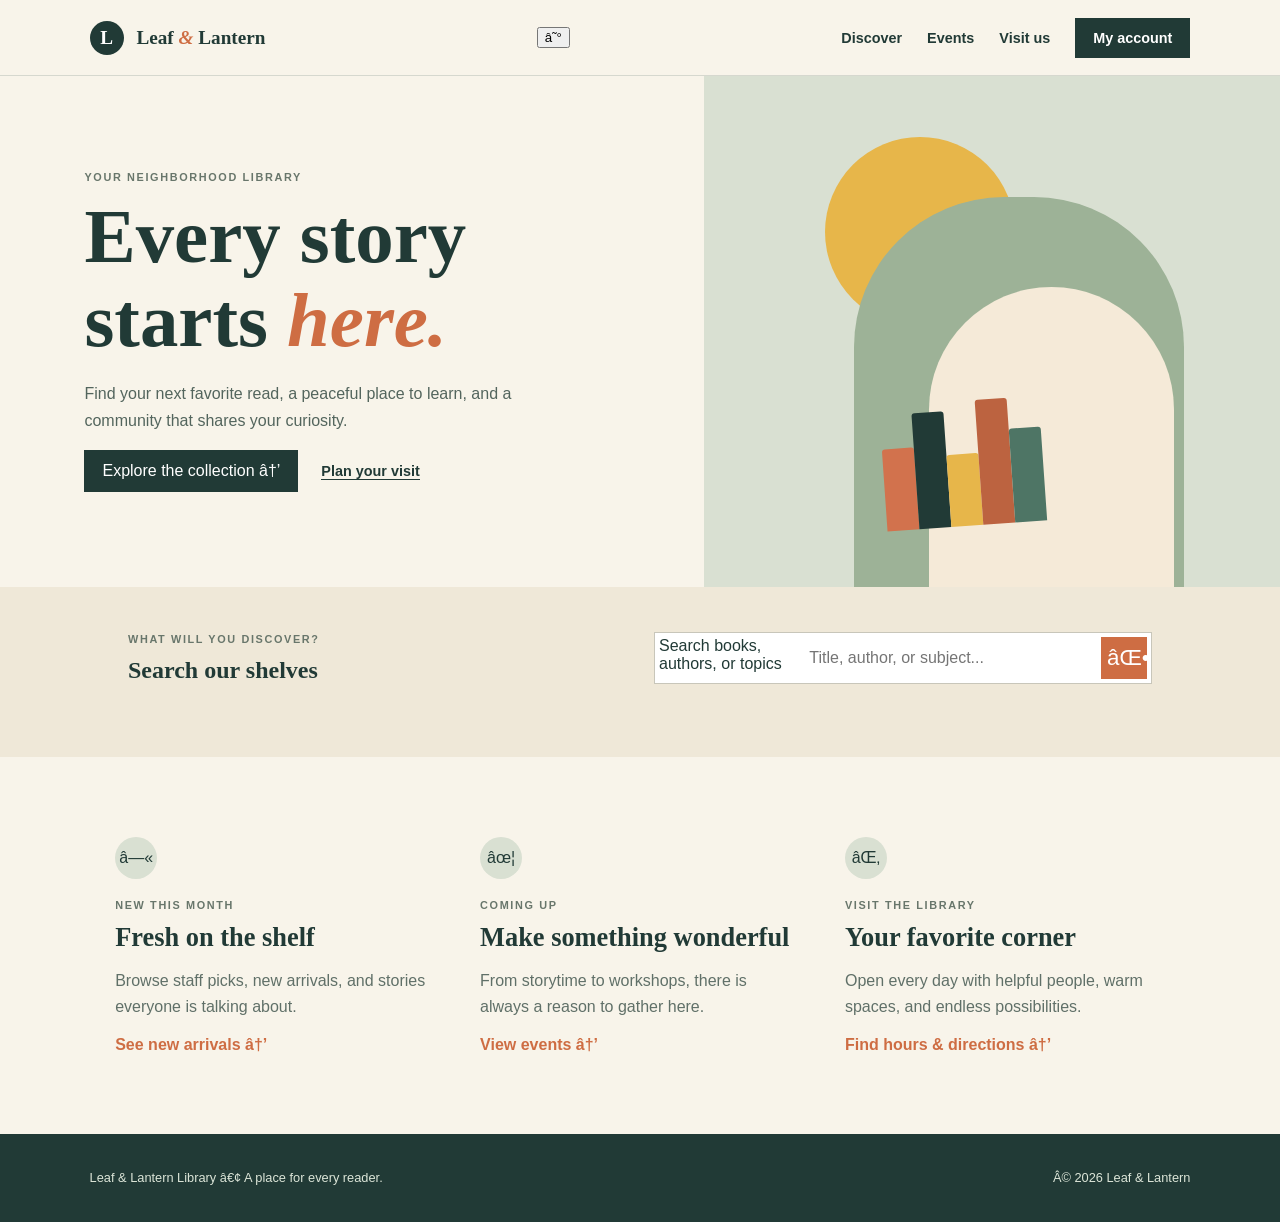
==== index.html @ b127dc7d "prepare all code to one file" ====
﻿<!DOCTYPE html>
<html lang="en">
<head>
  <meta charset="UTF-8">
  <meta name="viewport" content="width=device-width, initial-scale=1.0">
  <meta name="description" content="Library website home page">
  <title>Leaf &amp; Lantern Library</title>
  <link rel="preconnect" href="https://fonts.googleapis.com">
  <link rel="preconnect" href="https://fonts.gstatic.com" crossorigin>
  <link href="https://fonts.googleapis.com/css2?family=DM+Sans:wght@400;500;600;700&family=Playfair+Display:wght@600;700&display=swap" rel="stylesheet">
  <link rel="stylesheet" href="style.css">
</head>
<body>
  <header class="site-header">
    <a class="brand" href="#home" aria-label="Leaf and Lantern Library home">
      <span class="brand-mark">L</span>
      <span>Leaf <i>&amp;</i> Lantern</span>
    </a>
    <button class="menu-button" aria-label="Open navigation" aria-expanded="false">â˜°</button>
    <nav class="nav-links" aria-label="Main navigation">
      <a href="#discover">Discover</a>
      <a href="#events">Events</a>
      <a href="#visit">Visit us</a>
      <a class="nav-login" href="#signin">My account</a>
    </nav>
  </header>

  <main id="home">
    <section class="hero">
      <div class="hero-copy">
        <p class="eyebrow">YOUR NEIGHBORHOOD LIBRARY</p>
        <h1>Every story<br>starts <em>here.</em></h1>
        <p class="hero-text">Find your next favorite read, a peaceful place to learn, and a community that shares your curiosity.</p>
        <div class="hero-actions">
          <a class="button button-dark" href="#discover">Explore the collection <span>â†’</span></a>
          <a class="text-link" href="#visit">Plan your visit</a>
        </div>
      </div>
      <div class="hero-art" aria-label="Illustration of stacked books and plants">
        <div class="sun"></div>
        <div class="arch arch-back"></div>
        <div class="arch arch-front"></div>
        <div class="plant plant-left"><span></span><span></span><span></span></div>
        <div class="books"><b></b><b></b><b></b><b></b><b></b></div>
        <div class="plant plant-right"><span></span><span></span><span></span><span></span></div>
      </div>
    </section>

    <section class="search-panel" id="discover">
      <div>
        <p class="eyebrow">WHAT WILL YOU DISCOVER?</p>
        <h2>Search our shelves</h2>
      </div>
      <form class="search-form" id="searchForm">
        <label class="sr-only" for="searchInput">Search books, authors, or topics</label>
        <input id="searchInput" type="search" placeholder="Title, author, or subject...">
        <button type="submit" aria-label="Search">âŒ•</button>
      </form>
      <p class="search-message" id="searchMessage" aria-live="polite"></p>
    </section>

    <section class="features" id="events">
      <article>
        <span class="feature-icon">â—«</span>
        <p class="eyebrow">NEW THIS MONTH</p>
        <h3>Fresh on the shelf</h3>
        <p>Browse staff picks, new arrivals, and stories everyone is talking about.</p>
        <a href="#collection">See new arrivals â†’</a>
      </article>
      <article>
        <span class="feature-icon">âœ¦</span>
        <p class="eyebrow">COMING UP</p>
        <h3>Make something wonderful</h3>
        <p>From storytime to workshops, there is always a reason to gather here.</p>
        <a href="#calendar">View events â†’</a>
      </article>
      <article id="visit">
        <span class="feature-icon">âŒ‚</span>
        <p class="eyebrow">VISIT THE LIBRARY</p>
        <h3>Your favorite corner</h3>
        <p>Open every day with helpful people, warm spaces, and endless possibilities.</p>
        <a href="#hours">Find hours &amp; directions â†’</a>
      </article>
    </section>
  </main>

  <section class="account" id="signin">
    <div class="account-card">
      <a class="back-link" href="#home">&larr; Back to library home</a>
      <h2>Welcome back</h2>
      <p>Sign in to manage your loans and saved books.</p>
      <form class="account-form" id="signinForm">
        <div class="field"><label for="signinEmail">Email address</label><input id="signinEmail" type="email" autocomplete="email" placeholder="you@example.com" required></div>
        <div class="field"><label for="signinPassword">Password</label><input id="signinPassword" type="password" autocomplete="current-password" required></div>
        <a class="forgot-password" href="#">Forgot your password?</a>
        <button class="button signup-submit" type="submit">Sign in &rarr;</button>
        <p class="form-message" id="signinMessage" aria-live="polite"></p>
      </form>
      <p class="signin-line">New here? <a href="#signup">Create an account</a></p>
    </div>
  </section>

  <section class="account" id="signup">
    <div class="account-card">
      <a class="back-link" href="#home">&larr; Back to library home</a>
      <h2>Join the library</h2>
      <p>Create your free account in just a few moments.</p>
      <form class="account-form" id="signupForm">
        <div class="form-row"><div class="field"><label for="firstName">First name</label><input id="firstName" type="text" required></div><div class="field"><label for="lastName">Last name</label><input id="lastName" type="text" required></div></div>
        <div class="field"><label for="email">Email address</label><input id="email" type="email" autocomplete="email" placeholder="you@example.com" required></div>
        <div class="field"><label for="password">Create a password</label><input id="password" type="password" autocomplete="new-password" minlength="8" required></div>
        <label class="terms"><input type="checkbox" required> I agree to the terms of membership and privacy policy.</label>
        <button class="button signup-submit" type="submit">Create my account &rarr;</button>
        <p class="form-message" id="signupMessage" aria-live="polite"></p>
      </form>
      <p class="signin-line">Already a member? <a href="#signin">Sign in</a></p>
    </div>
  </section>

  <footer>
    <p>Leaf &amp; Lantern Library <span>â€¢</span> A place for every reader.</p>
    <p>Â© <span id="year"></span> Leaf &amp; Lantern</p>
  </footer>
  <script src="script.js"></script>
</body>
</html>
---- style.css ----
﻿:root{--ink:#213a36;--sage:#d9e0d2;--paper:#f8f4ea;--cream:#efe8d8;--rust:#ce6d43;--gold:#e7b64a}*{box-sizing:border-box}html{scroll-behavior:smooth}body{margin:0;color:var(--ink);background:var(--paper);font-family:Arial,sans-serif}a{color:inherit;text-decoration:none}.site-header{min-height:76px;display:flex;align-items:center;justify-content:space-between;padding:0 7%;border-bottom:1px solid #d6d8cf}.brand{font-family:Georgia,serif;font-size:1.2rem;font-weight:700}.brand i,h1 em{color:var(--rust)}.brand-mark{display:inline-grid;place-items:center;width:34px;height:34px;margin-right:8px;border-radius:50%;background:var(--ink);color:white}.nav-links{display:flex;align-items:center;gap:25px;font-size:.9rem;font-weight:700}.nav-login,.button{background:var(--ink);color:#fff;padding:12px 18px}.hero{display:grid;grid-template-columns:1.1fr .9fr;min-height:500px}.hero-copy{padding:95px 12%;display:flex;flex-direction:column;justify-content:center}.eyebrow{margin:0 0 12px;color:#68766b;font-size:.68rem;font-weight:700;letter-spacing:.15em}h1,h2,h3{margin:0;font-family:Georgia,serif;line-height:1.1}h1{font-size:clamp(3rem,6vw,5.2rem)}.hero-text{max-width:470px;line-height:1.7;color:#53655d}.hero-actions{display:flex;align-items:center;gap:23px}.text-link,.forgot-password{border-bottom:1px solid var(--ink);font-size:.9rem;font-weight:700}.hero-art{min-height:500px;background:var(--sage);position:relative;overflow:hidden}.sun{position:absolute;top:12%;left:21%;width:190px;height:190px;border-radius:50%;background:var(--gold)}.arch{position:absolute;bottom:0;border-radius:150px 150px 0 0}.arch-back{width:330px;height:390px;left:26%;background:#9db297}.arch-front{width:245px;height:300px;left:39%;background:#f5ead8}.books{position:absolute;z-index:2;bottom:12%;left:31%;height:125px;display:flex;align-items:end;transform:rotate(-4deg)}.books b{width:32px;border-radius:3px 3px 0 0}.books b:nth-child(1){height:82px;background:#d2724d}.books b:nth-child(2){height:116px;background:var(--ink)}.books b:nth-child(3){height:72px;background:var(--gold)}.books b:nth-child(4){height:125px;background:#bc6340}.books b:nth-child(5){height:94px;background:#4e7565}.plant{display:none}.search-panel{padding:45px 10%;background:var(--cream);display:grid;grid-template-columns:1fr 1fr;gap:28px;align-items:center}.search-form{display:flex;background:#fff;border:1px solid #c8c6ba;padding:4px}.search-form input{width:100%;border:0;padding:12px;font:inherit}.search-form button{border:0;background:var(--rust);color:white;width:46px;font-size:1.4rem}.search-message{grid-column:2;margin:-18px 0 0;font-size:.82rem}.features{display:grid;grid-template-columns:repeat(3,1fr);gap:45px;padding:80px 9%}.feature-icon{display:inline-grid;place-items:center;width:42px;height:42px;border-radius:50%;background:var(--sage);margin-bottom:20px}.features h3{font-size:1.65rem}.features article>p:not(.eyebrow){line-height:1.6;color:#607068}.features article>a,.signin-line a,.forgot-password{color:var(--rust);font-weight:700}footer{display:flex;justify-content:space-between;padding:24px 7%;background:var(--ink);color:#dce5d8;font-size:.8rem}.account{display:none;min-height:100vh;background:var(--cream);padding:58px 8%}.account.active{display:grid;place-items:center}.account-card{width:min(100%,480px);background:var(--paper);padding:42px;box-shadow:0 12px 30px #213a3620}.back-link{display:inline-block;margin-bottom:32px;font-size:.85rem;font-weight:700}.account-card h2{font-size:2.7rem}.account-card>p{color:#607068;line-height:1.6}.account-form{display:grid;gap:15px}.form-row{display:grid;grid-template-columns:1fr 1fr;gap:14px}.field{display:grid;gap:7px}.field label{font-size:.82rem;font-weight:700}.field input{padding:12px;border:1px solid #c8c6ba;font:inherit}.terms{font-size:.78rem;color:#53655d}.signup-submit{border:0;cursor:pointer;text-align:left}.form-message{min-height:20px;color:#42705a;font-size:.84rem;font-weight:700}.signin-line{text-align:center;font-size:.84rem}.page-hidden{display:none}@media(max-width:760px){.nav-links{gap:12px}.nav-links>a:not(.nav-login){display:none}.hero{grid-template-columns:1fr}.hero-copy{padding:72px 9%}.hero-art{min-height:350px}.search-panel,.features{grid-template-columns:1fr;padding:45px 9%}.search-message{grid-column:1;margin:0}.features{gap:40px}footer{flex-direction:column;gap:8px}.account{padding:25px 5%}.account-card{padding:28px 22px}.form-row{grid-template-columns:1fr}}
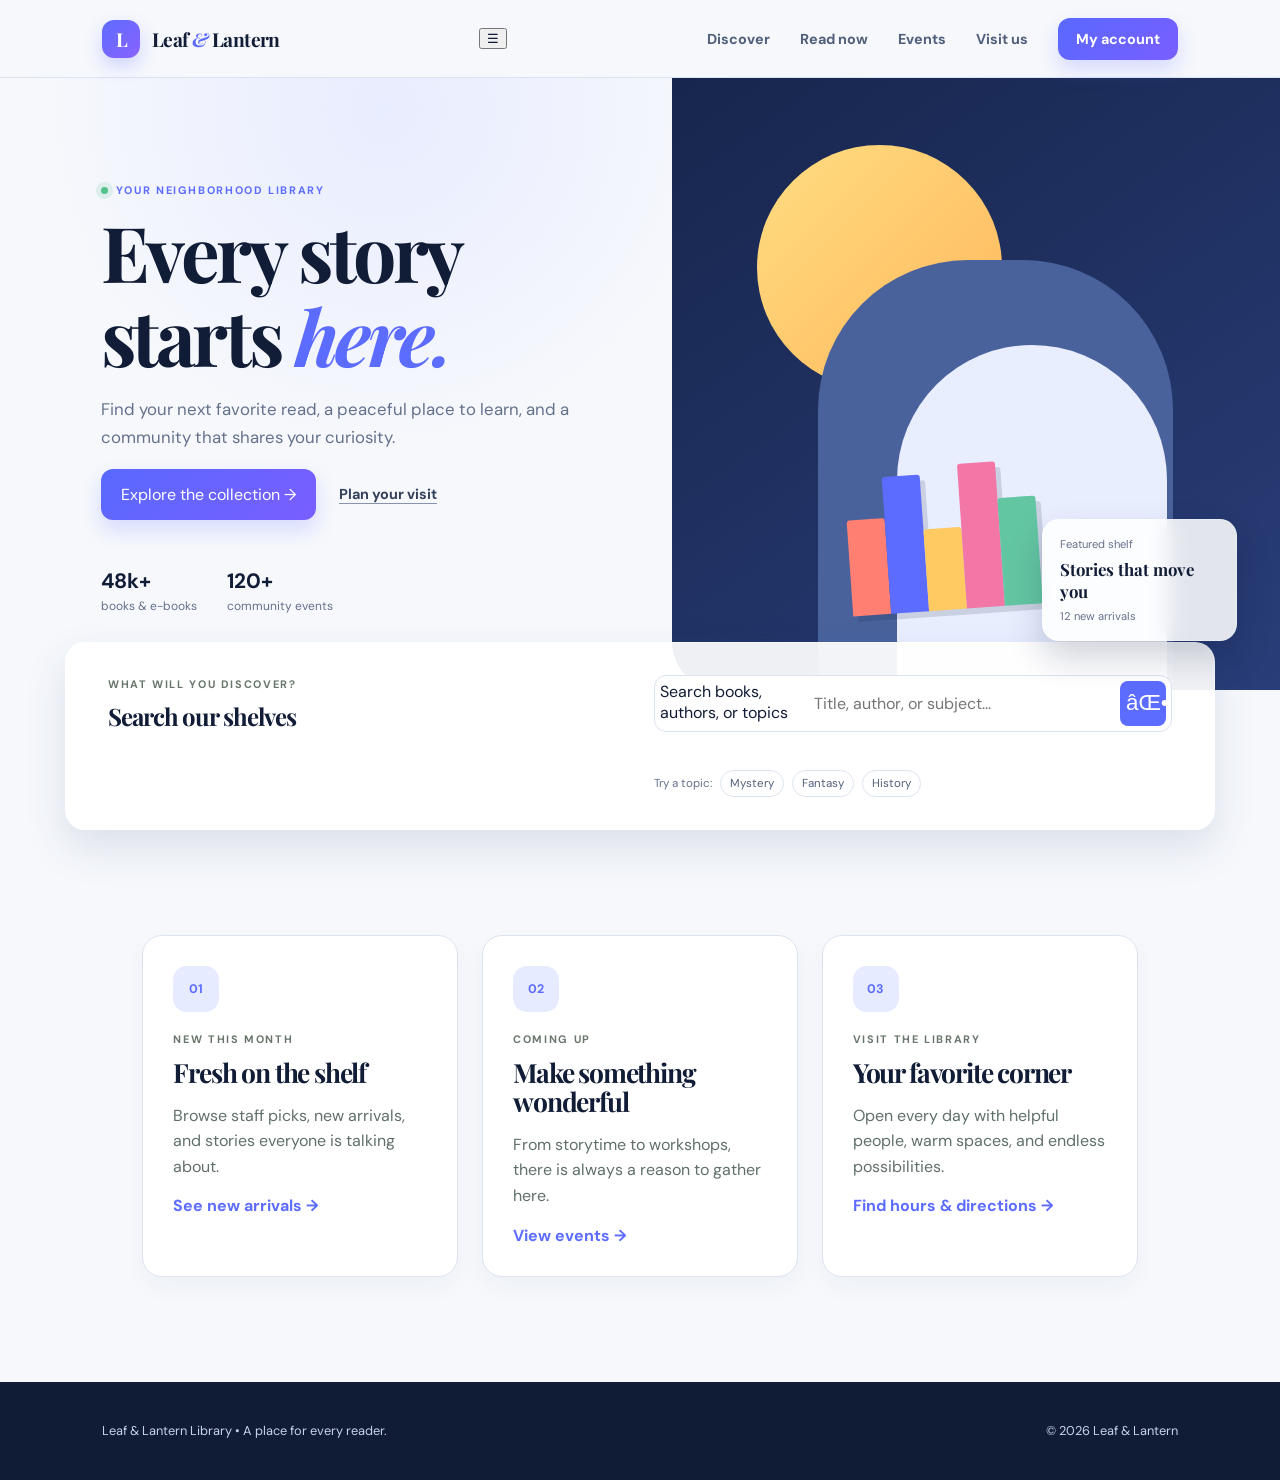
==== commit a5975982: "Add new read page" ====
--- a/index.html
+++ b/index.html
@@ -16,9 +16,10 @@
       <span class="brand-mark">L</span>
       <span>Leaf <i>&amp;</i> Lantern</span>
     </a>
-    <button class="menu-button" aria-label="Open navigation" aria-expanded="false">â˜°</button>
+    <button class="menu-button" aria-label="Open navigation" aria-expanded="false">&#9776;</button>
     <nav class="nav-links" aria-label="Main navigation">
       <a href="#discover">Discover</a>
+      <a href="read.html">Read now</a>
       <a href="#events">Events</a>
       <a href="#visit">Visit us</a>
       <a class="nav-login" href="#signin">My account</a>
@@ -28,13 +29,14 @@
   <main id="home">
     <section class="hero">
       <div class="hero-copy">
-        <p class="eyebrow">YOUR NEIGHBORHOOD LIBRARY</p>
+        <p class="eyebrow hero-badge"><span></span> YOUR NEIGHBORHOOD LIBRARY</p>
         <h1>Every story<br>starts <em>here.</em></h1>
         <p class="hero-text">Find your next favorite read, a peaceful place to learn, and a community that shares your curiosity.</p>
         <div class="hero-actions">
-          <a class="button button-dark" href="#discover">Explore the collection <span>â†’</span></a>
+          <a class="button button-dark" href="#discover">Explore the collection <span>&rarr;</span></a>
           <a class="text-link" href="#visit">Plan your visit</a>
         </div>
+        <div class="hero-stats"><div><strong>48k+</strong><span>books &amp; e-books</span></div><div><strong>120+</strong><span>community events</span></div></div>
       </div>
       <div class="hero-art" aria-label="Illustration of stacked books and plants">
         <div class="sun"></div>
@@ -43,6 +45,7 @@
         <div class="plant plant-left"><span></span><span></span><span></span></div>
         <div class="books"><b></b><b></b><b></b><b></b><b></b></div>
         <div class="plant plant-right"><span></span><span></span><span></span><span></span></div>
+        <div class="art-card"><span>Featured shelf</span><strong>Stories that move you</strong><small>12 new arrivals</small></div>
       </div>
     </section>
 
@@ -57,29 +60,30 @@
         <button type="submit" aria-label="Search">âŒ•</button>
       </form>
       <p class="search-message" id="searchMessage" aria-live="polite"></p>
+      <div class="quick-topics"><span>Try a topic:</span><button type="button">Mystery</button><button type="button">Fantasy</button><button type="button">History</button></div>
     </section>
 
     <section class="features" id="events">
       <article>
-        <span class="feature-icon">â—«</span>
+        <span class="feature-icon">01</span>
         <p class="eyebrow">NEW THIS MONTH</p>
         <h3>Fresh on the shelf</h3>
         <p>Browse staff picks, new arrivals, and stories everyone is talking about.</p>
-        <a href="#collection">See new arrivals â†’</a>
+        <a href="collection.html">See new arrivals &rarr;</a>
       </article>
       <article>
-        <span class="feature-icon">âœ¦</span>
+        <span class="feature-icon">02</span>
         <p class="eyebrow">COMING UP</p>
         <h3>Make something wonderful</h3>
         <p>From storytime to workshops, there is always a reason to gather here.</p>
-        <a href="#calendar">View events â†’</a>
+        <a href="#calendar">View events &rarr;</a>
       </article>
       <article id="visit">
-        <span class="feature-icon">âŒ‚</span>
+        <span class="feature-icon">03</span>
         <p class="eyebrow">VISIT THE LIBRARY</p>
         <h3>Your favorite corner</h3>
         <p>Open every day with helpful people, warm spaces, and endless possibilities.</p>
-        <a href="#hours">Find hours &amp; directions â†’</a>
+        <a href="#hours">Find hours &amp; directions &rarr;</a>
       </article>
     </section>
   </main>
@@ -118,8 +122,8 @@
   </section>
 
   <footer>
-    <p>Leaf &amp; Lantern Library <span>â€¢</span> A place for every reader.</p>
-    <p>Â© <span id="year"></span> Leaf &amp; Lantern</p>
+    <p>Leaf &amp; Lantern Library <span>&bull;</span> A place for every reader.</p>
+    <p>&copy; <span id="year"></span> Leaf &amp; Lantern</p>
   </footer>
   <script src="script.js"></script>
 </body>
--- a/style.css
+++ b/style.css
@@ -1 +1,5 @@
 ﻿:root{--ink:#213a36;--sage:#d9e0d2;--paper:#f8f4ea;--cream:#efe8d8;--rust:#ce6d43;--gold:#e7b64a}*{box-sizing:border-box}html{scroll-behavior:smooth}body{margin:0;color:var(--ink);background:var(--paper);font-family:Arial,sans-serif}a{color:inherit;text-decoration:none}.site-header{min-height:76px;display:flex;align-items:center;justify-content:space-between;padding:0 7%;border-bottom:1px solid #d6d8cf}.brand{font-family:Georgia,serif;font-size:1.2rem;font-weight:700}.brand i,h1 em{color:var(--rust)}.brand-mark{display:inline-grid;place-items:center;width:34px;height:34px;margin-right:8px;border-radius:50%;background:var(--ink);color:white}.nav-links{display:flex;align-items:center;gap:25px;font-size:.9rem;font-weight:700}.nav-login,.button{background:var(--ink);color:#fff;padding:12px 18px}.hero{display:grid;grid-template-columns:1.1fr .9fr;min-height:500px}.hero-copy{padding:95px 12%;display:flex;flex-direction:column;justify-content:center}.eyebrow{margin:0 0 12px;color:#68766b;font-size:.68rem;font-weight:700;letter-spacing:.15em}h1,h2,h3{margin:0;font-family:Georgia,serif;line-height:1.1}h1{font-size:clamp(3rem,6vw,5.2rem)}.hero-text{max-width:470px;line-height:1.7;color:#53655d}.hero-actions{display:flex;align-items:center;gap:23px}.text-link,.forgot-password{border-bottom:1px solid var(--ink);font-size:.9rem;font-weight:700}.hero-art{min-height:500px;background:var(--sage);position:relative;overflow:hidden}.sun{position:absolute;top:12%;left:21%;width:190px;height:190px;border-radius:50%;background:var(--gold)}.arch{position:absolute;bottom:0;border-radius:150px 150px 0 0}.arch-back{width:330px;height:390px;left:26%;background:#9db297}.arch-front{width:245px;height:300px;left:39%;background:#f5ead8}.books{position:absolute;z-index:2;bottom:12%;left:31%;height:125px;display:flex;align-items:end;transform:rotate(-4deg)}.books b{width:32px;border-radius:3px 3px 0 0}.books b:nth-child(1){height:82px;background:#d2724d}.books b:nth-child(2){height:116px;background:var(--ink)}.books b:nth-child(3){height:72px;background:var(--gold)}.books b:nth-child(4){height:125px;background:#bc6340}.books b:nth-child(5){height:94px;background:#4e7565}.plant{display:none}.search-panel{padding:45px 10%;background:var(--cream);display:grid;grid-template-columns:1fr 1fr;gap:28px;align-items:center}.search-form{display:flex;background:#fff;border:1px solid #c8c6ba;padding:4px}.search-form input{width:100%;border:0;padding:12px;font:inherit}.search-form button{border:0;background:var(--rust);color:white;width:46px;font-size:1.4rem}.search-message{grid-column:2;margin:-18px 0 0;font-size:.82rem}.features{display:grid;grid-template-columns:repeat(3,1fr);gap:45px;padding:80px 9%}.feature-icon{display:inline-grid;place-items:center;width:42px;height:42px;border-radius:50%;background:var(--sage);margin-bottom:20px}.features h3{font-size:1.65rem}.features article>p:not(.eyebrow){line-height:1.6;color:#607068}.features article>a,.signin-line a,.forgot-password{color:var(--rust);font-weight:700}footer{display:flex;justify-content:space-between;padding:24px 7%;background:var(--ink);color:#dce5d8;font-size:.8rem}.account{display:none;min-height:100vh;background:var(--cream);padding:58px 8%}.account.active{display:grid;place-items:center}.account-card{width:min(100%,480px);background:var(--paper);padding:42px;box-shadow:0 12px 30px #213a3620}.back-link{display:inline-block;margin-bottom:32px;font-size:.85rem;font-weight:700}.account-card h2{font-size:2.7rem}.account-card>p{color:#607068;line-height:1.6}.account-form{display:grid;gap:15px}.form-row{display:grid;grid-template-columns:1fr 1fr;gap:14px}.field{display:grid;gap:7px}.field label{font-size:.82rem;font-weight:700}.field input{padding:12px;border:1px solid #c8c6ba;font:inherit}.terms{font-size:.78rem;color:#53655d}.signup-submit{border:0;cursor:pointer;text-align:left}.form-message{min-height:20px;color:#42705a;font-size:.84rem;font-weight:700}.signin-line{text-align:center;font-size:.84rem}.page-hidden{display:none}@media(max-width:760px){.nav-links{gap:12px}.nav-links>a:not(.nav-login){display:none}.hero{grid-template-columns:1fr}.hero-copy{padding:72px 9%}.hero-art{min-height:350px}.search-panel,.features{grid-template-columns:1fr;padding:45px 9%}.search-message{grid-column:1;margin:0}.features{gap:40px}footer{flex-direction:column;gap:8px}.account{padding:25px 5%}.account-card{padding:28px 22px}.form-row{grid-template-columns:1fr}}
+/* Modern interface refresh */
+:root{--ink:#111c36;--paper:#f6f8fc;--cream:#eaf0fb;--sage:#dce7ff;--rust:#5c6cff;--gold:#ffca62;--line:#dce3f0;--muted:#64718b}body{font-family:"DM Sans",Arial,sans-serif;background:var(--paper);color:var(--ink)}.site-header{position:sticky;top:0;z-index:20;min-height:78px;padding:0 8%;background:#f6f8fce8;border-bottom:1px solid var(--line);backdrop-filter:blur(14px)}.brand{font-family:"Playfair Display",Georgia,serif;letter-spacing:-.03em}.brand-mark{width:38px;height:38px;border-radius:12px;background:linear-gradient(135deg,#5c6cff,#8a62ff);box-shadow:0 8px 18px #5c6cff42}.nav-links{gap:30px;color:#51607a}.nav-links>a{transition:color .2s}.nav-links>a:hover{color:var(--rust)}.nav-login,.button{border-radius:12px;background:linear-gradient(135deg,#5969ff,#795eff);box-shadow:0 10px 20px #5c6cff35;transition:transform .2s,box-shadow .2s}.nav-login:hover,.button:hover{transform:translateY(-2px);box-shadow:0 13px 25px #5c6cff48}.hero{min-height:610px;grid-template-columns:1.05fr .95fr;background:radial-gradient(circle at 30% 5%,#e8edff,transparent 32%)}.hero-copy{padding:105px 12% 76px 15%}.hero-badge{display:flex;align-items:center;gap:8px;color:#5c6cff}.hero-badge span{width:7px;height:7px;border-radius:50%;background:#54c38b;box-shadow:0 0 0 5px #54c38b25}h1,h2,h3{font-family:"Playfair Display",Georgia,serif;letter-spacing:-.045em}h1{font-size:clamp(3.4rem,6vw,5.8rem)}h1 em{color:#5c6cff}.hero-text{font-size:1.05rem;color:var(--muted)}.button{gap:15px;padding:15px 20px}.text-link,.forgot-password{border-bottom-color:#8894aa;color:#34415a}.hero-stats{display:flex;gap:30px;margin-top:47px}.hero-stats div{display:grid;gap:4px}.hero-stats strong{font-size:1.3rem}.hero-stats span{font-size:.75rem;color:var(--muted)}.hero-art{min-height:610px;background:linear-gradient(145deg,#17264d,#293d78);border-radius:0 0 0 48px}.sun{top:11%;left:14%;width:245px;height:245px;background:linear-gradient(135deg,#ffdd82,#ffb65b)}.arch-back{width:355px;height:430px;left:24%;background:#49629c}.arch-front{width:270px;height:345px;left:37%;background:#e9eeff}.books{left:29%;bottom:13%;height:145px}.books b{width:38px;box-shadow:5px 6px 0 #111c3625}.books b:nth-child(1){height:96px;background:#ff8073}.books b:nth-child(2){height:137px;background:#5c6cff}.books b:nth-child(3){height:82px;background:#ffca62}.books b:nth-child(4){height:145px;background:#f276a6}.books b:nth-child(5){height:108px;background:#63c6a2}.art-card{position:absolute;z-index:5;right:7%;bottom:8%;width:195px;padding:17px;border:1px solid #ffffff42;border-radius:17px;background:#ffffffde;color:var(--ink);box-shadow:0 16px 35px #0c173830;backdrop-filter:blur(10px)}.art-card span,.art-card small{display:block;color:var(--muted);font-size:.7rem}.art-card strong{display:block;margin:7px 0;font-family:"Playfair Display",serif;font-size:1.05rem}.search-panel{position:relative;z-index:3;max-width:1150px;margin:-48px auto 0;padding:32px 42px;border:1px solid #ffffff80;border-radius:20px;background:#ffffffed;box-shadow:0 18px 42px #2b3c6920}.search-form{border:1px solid var(--line);border-radius:12px;padding:5px}.search-form:focus-within{outline:3px solid #5c6cff20;border-color:#5c6cff}.search-form button{border-radius:8px;background:var(--rust)}.quick-topics{grid-column:2;display:flex;align-items:center;gap:8px;margin-top:-18px;color:var(--muted);font-size:.72rem}.quick-topics button{border:1px solid var(--line);border-radius:999px;padding:5px 9px;background:#fff;color:#52607a;font:inherit;cursor:pointer}.quick-topics button:hover{border-color:var(--rust);color:var(--rust)}.features{max-width:1200px;margin:auto;padding:105px 8%;gap:24px}.features article{padding:30px;border:1px solid var(--line);border-radius:20px;background:#fff;box-shadow:0 10px 25px #2536560a;transition:transform .2s,box-shadow .2s}.features article:hover{transform:translateY(-5px);box-shadow:0 18px 30px #25365618}.feature-icon{width:46px;height:46px;border-radius:14px;background:#e7ebff;color:var(--rust);font-size:.78rem;font-weight:700}.features article>a,.signin-line a,.forgot-password{color:var(--rust)}footer{background:#101b36;padding:28px 8%;color:#c9d2e8}.account{background:radial-gradient(circle at 70% 0,#e0e7ff,transparent 35%),var(--paper)}.account-card{border:1px solid #fff;background:#fffffff0;border-radius:22px;box-shadow:0 22px 55px #263b6920}.field input{border-color:var(--line);border-radius:10px}.field input:focus{outline:3px solid #5c6cff1c;border-color:var(--rust)}.signup-submit{justify-content:center;text-align:center}.menu-button{color:var(--ink)}@media(max-width:760px){.site-header{padding:0 6%}.hero-art{border-radius:0;min-height:410px}.art-card{right:8%;bottom:8%}.hero-stats{margin-top:32px}.search-panel{margin:0;border-radius:0;padding:40px 9%}.quick-topics{grid-column:1;margin:0;flex-wrap:wrap}.features{padding:65px 8%}.features article{padding:26px}}
+/* Reading page */
+.reader-main{display:grid;grid-template-columns:330px minmax(0,1fr);max-width:1180px;min-height:calc(100vh - 134px);margin:auto;padding:62px 7%;gap:80px}.reader-sidebar{padding:24px;border:1px solid var(--line);border-radius:20px;background:#fff;align-self:start;box-shadow:0 12px 30px #263b690c}.reader-sidebar .back-link{margin-bottom:42px}.reader-sidebar h2{font-size:2rem}.reader-author{margin:8px 0 32px;color:var(--muted);font-size:.9rem}.reader-progress{display:grid;gap:9px;padding:21px 0;border-top:1px solid var(--line);border-bottom:1px solid var(--line);font-size:.78rem;font-weight:700}.reader-progress div{height:6px;border-radius:99px;background:#e6eaf3;overflow:hidden}.reader-progress b{display:block;width:24%;height:100%;border-radius:inherit;background:linear-gradient(90deg,#5969ff,#9061f0)}.reader-progress small{color:var(--muted);font-weight:500}.reader-tools{display:grid;gap:13px;padding-top:25px}.reader-tools>div{display:flex;align-items:center;gap:8px;font-size:.8rem;font-weight:700}.reader-tools span{margin-right:auto}.reader-tools button{border:1px solid var(--line);border-radius:8px;background:#f7f8fd;padding:7px 10px;color:var(--ink);font:700 .78rem "DM Sans",sans-serif;cursor:pointer}.reader-tools>#themeButton{justify-self:start;border-color:#dce4ff;background:#edf0ff;color:var(--rust)}.reading-text{max-width:700px;padding:30px 0 70px;color:#29334b;font-family:"Playfair Display",Georgia,serif;font-size:18px;line-height:1.9;transition:background .25s,color .25s}.reading-text .chapter-label{margin:0 0 20px;color:var(--rust);font-family:"DM Sans",Arial,sans-serif;font-size:.7rem;font-weight:700;letter-spacing:.15em}.reading-text h1{margin-bottom:42px;font-size:clamp(2.6rem,5vw,4.3rem);color:var(--ink)}.reading-text p{margin:0 0 26px}.reading-text em{color:#5969ff}.dropcap:first-letter{float:left;margin:10px 10px 0 0;color:var(--rust);font-size:5.2rem;font-weight:700;line-height:.7}.reader-end{display:flex;justify-content:space-between;align-items:center;margin-top:50px;padding-top:24px;border-top:1px solid var(--line);font-family:"DM Sans",Arial,sans-serif;font-size:.8rem}.reader-end span{color:var(--muted)}.reader-end a{color:var(--rust);font-weight:700}.night-reading{margin-top:20px;padding:35px;border-radius:18px;background:#17233f;color:#dbe4f5}.night-reading h1{color:#fff}.night-reading em{color:#b9c1ff}.night-reading .chapter-label{color:#b9c1ff}.night-reading .reader-end{border-color:#ffffff22}.night-reading .reader-end span{color:#b7c2d7}@media(max-width:800px){.reader-main{grid-template-columns:1fr;padding:35px 8%;gap:25px}.reader-sidebar{padding:22px}.reading-text{padding-top:12px}.night-reading{padding:25px}} 
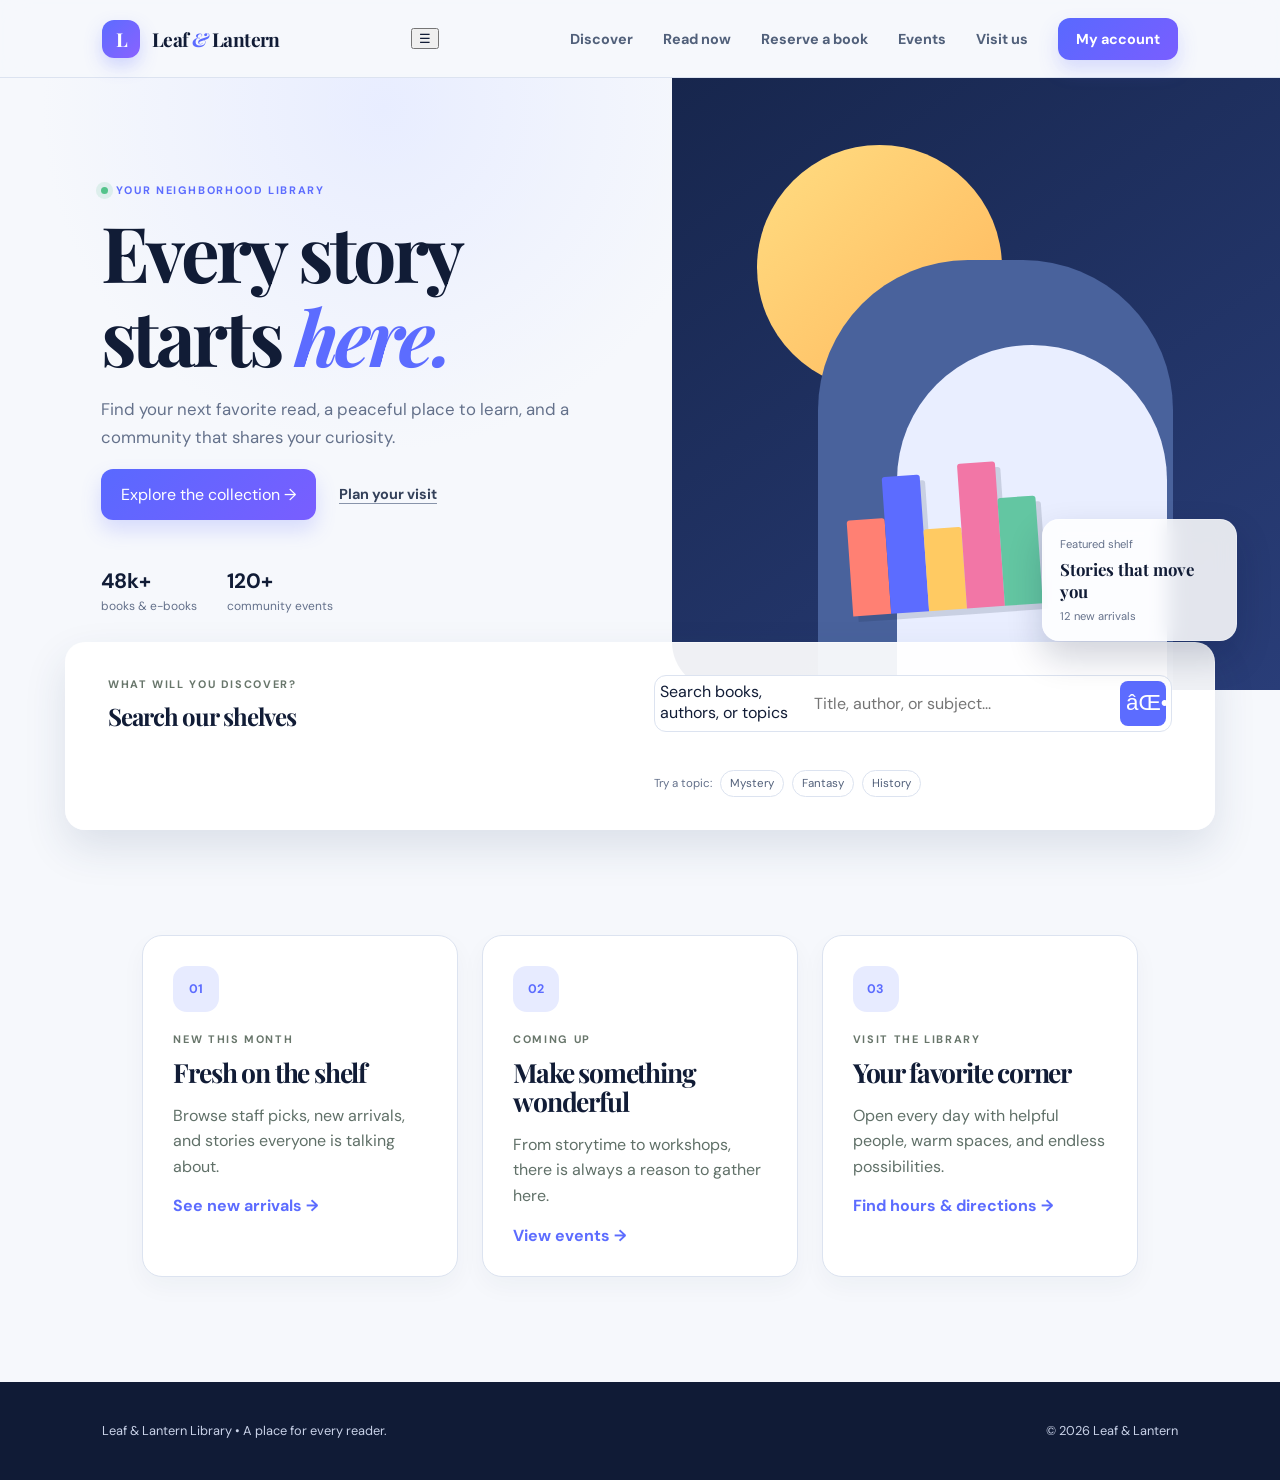
==== commit 9acac689: "Add new page for oder book" ====
--- a/index.html
+++ b/index.html
@@ -20,6 +20,7 @@
     <nav class="nav-links" aria-label="Main navigation">
       <a href="#discover">Discover</a>
       <a href="read.html">Read now</a>
+      <a href="order.html">Reserve a book</a>
       <a href="#events">Events</a>
       <a href="#visit">Visit us</a>
       <a class="nav-login" href="#signin">My account</a>
--- a/style.css
+++ b/style.css
@@ -3,3 +3,5 @@
 :root{--ink:#111c36;--paper:#f6f8fc;--cream:#eaf0fb;--sage:#dce7ff;--rust:#5c6cff;--gold:#ffca62;--line:#dce3f0;--muted:#64718b}body{font-family:"DM Sans",Arial,sans-serif;background:var(--paper);color:var(--ink)}.site-header{position:sticky;top:0;z-index:20;min-height:78px;padding:0 8%;background:#f6f8fce8;border-bottom:1px solid var(--line);backdrop-filter:blur(14px)}.brand{font-family:"Playfair Display",Georgia,serif;letter-spacing:-.03em}.brand-mark{width:38px;height:38px;border-radius:12px;background:linear-gradient(135deg,#5c6cff,#8a62ff);box-shadow:0 8px 18px #5c6cff42}.nav-links{gap:30px;color:#51607a}.nav-links>a{transition:color .2s}.nav-links>a:hover{color:var(--rust)}.nav-login,.button{border-radius:12px;background:linear-gradient(135deg,#5969ff,#795eff);box-shadow:0 10px 20px #5c6cff35;transition:transform .2s,box-shadow .2s}.nav-login:hover,.button:hover{transform:translateY(-2px);box-shadow:0 13px 25px #5c6cff48}.hero{min-height:610px;grid-template-columns:1.05fr .95fr;background:radial-gradient(circle at 30% 5%,#e8edff,transparent 32%)}.hero-copy{padding:105px 12% 76px 15%}.hero-badge{display:flex;align-items:center;gap:8px;color:#5c6cff}.hero-badge span{width:7px;height:7px;border-radius:50%;background:#54c38b;box-shadow:0 0 0 5px #54c38b25}h1,h2,h3{font-family:"Playfair Display",Georgia,serif;letter-spacing:-.045em}h1{font-size:clamp(3.4rem,6vw,5.8rem)}h1 em{color:#5c6cff}.hero-text{font-size:1.05rem;color:var(--muted)}.button{gap:15px;padding:15px 20px}.text-link,.forgot-password{border-bottom-color:#8894aa;color:#34415a}.hero-stats{display:flex;gap:30px;margin-top:47px}.hero-stats div{display:grid;gap:4px}.hero-stats strong{font-size:1.3rem}.hero-stats span{font-size:.75rem;color:var(--muted)}.hero-art{min-height:610px;background:linear-gradient(145deg,#17264d,#293d78);border-radius:0 0 0 48px}.sun{top:11%;left:14%;width:245px;height:245px;background:linear-gradient(135deg,#ffdd82,#ffb65b)}.arch-back{width:355px;height:430px;left:24%;background:#49629c}.arch-front{width:270px;height:345px;left:37%;background:#e9eeff}.books{left:29%;bottom:13%;height:145px}.books b{width:38px;box-shadow:5px 6px 0 #111c3625}.books b:nth-child(1){height:96px;background:#ff8073}.books b:nth-child(2){height:137px;background:#5c6cff}.books b:nth-child(3){height:82px;background:#ffca62}.books b:nth-child(4){height:145px;background:#f276a6}.books b:nth-child(5){height:108px;background:#63c6a2}.art-card{position:absolute;z-index:5;right:7%;bottom:8%;width:195px;padding:17px;border:1px solid #ffffff42;border-radius:17px;background:#ffffffde;color:var(--ink);box-shadow:0 16px 35px #0c173830;backdrop-filter:blur(10px)}.art-card span,.art-card small{display:block;color:var(--muted);font-size:.7rem}.art-card strong{display:block;margin:7px 0;font-family:"Playfair Display",serif;font-size:1.05rem}.search-panel{position:relative;z-index:3;max-width:1150px;margin:-48px auto 0;padding:32px 42px;border:1px solid #ffffff80;border-radius:20px;background:#ffffffed;box-shadow:0 18px 42px #2b3c6920}.search-form{border:1px solid var(--line);border-radius:12px;padding:5px}.search-form:focus-within{outline:3px solid #5c6cff20;border-color:#5c6cff}.search-form button{border-radius:8px;background:var(--rust)}.quick-topics{grid-column:2;display:flex;align-items:center;gap:8px;margin-top:-18px;color:var(--muted);font-size:.72rem}.quick-topics button{border:1px solid var(--line);border-radius:999px;padding:5px 9px;background:#fff;color:#52607a;font:inherit;cursor:pointer}.quick-topics button:hover{border-color:var(--rust);color:var(--rust)}.features{max-width:1200px;margin:auto;padding:105px 8%;gap:24px}.features article{padding:30px;border:1px solid var(--line);border-radius:20px;background:#fff;box-shadow:0 10px 25px #2536560a;transition:transform .2s,box-shadow .2s}.features article:hover{transform:translateY(-5px);box-shadow:0 18px 30px #25365618}.feature-icon{width:46px;height:46px;border-radius:14px;background:#e7ebff;color:var(--rust);font-size:.78rem;font-weight:700}.features article>a,.signin-line a,.forgot-password{color:var(--rust)}footer{background:#101b36;padding:28px 8%;color:#c9d2e8}.account{background:radial-gradient(circle at 70% 0,#e0e7ff,transparent 35%),var(--paper)}.account-card{border:1px solid #fff;background:#fffffff0;border-radius:22px;box-shadow:0 22px 55px #263b6920}.field input{border-color:var(--line);border-radius:10px}.field input:focus{outline:3px solid #5c6cff1c;border-color:var(--rust)}.signup-submit{justify-content:center;text-align:center}.menu-button{color:var(--ink)}@media(max-width:760px){.site-header{padding:0 6%}.hero-art{border-radius:0;min-height:410px}.art-card{right:8%;bottom:8%}.hero-stats{margin-top:32px}.search-panel{margin:0;border-radius:0;padding:40px 9%}.quick-topics{grid-column:1;margin:0;flex-wrap:wrap}.features{padding:65px 8%}.features article{padding:26px}}
 /* Reading page */
 .reader-main{display:grid;grid-template-columns:330px minmax(0,1fr);max-width:1180px;min-height:calc(100vh - 134px);margin:auto;padding:62px 7%;gap:80px}.reader-sidebar{padding:24px;border:1px solid var(--line);border-radius:20px;background:#fff;align-self:start;box-shadow:0 12px 30px #263b690c}.reader-sidebar .back-link{margin-bottom:42px}.reader-sidebar h2{font-size:2rem}.reader-author{margin:8px 0 32px;color:var(--muted);font-size:.9rem}.reader-progress{display:grid;gap:9px;padding:21px 0;border-top:1px solid var(--line);border-bottom:1px solid var(--line);font-size:.78rem;font-weight:700}.reader-progress div{height:6px;border-radius:99px;background:#e6eaf3;overflow:hidden}.reader-progress b{display:block;width:24%;height:100%;border-radius:inherit;background:linear-gradient(90deg,#5969ff,#9061f0)}.reader-progress small{color:var(--muted);font-weight:500}.reader-tools{display:grid;gap:13px;padding-top:25px}.reader-tools>div{display:flex;align-items:center;gap:8px;font-size:.8rem;font-weight:700}.reader-tools span{margin-right:auto}.reader-tools button{border:1px solid var(--line);border-radius:8px;background:#f7f8fd;padding:7px 10px;color:var(--ink);font:700 .78rem "DM Sans",sans-serif;cursor:pointer}.reader-tools>#themeButton{justify-self:start;border-color:#dce4ff;background:#edf0ff;color:var(--rust)}.reading-text{max-width:700px;padding:30px 0 70px;color:#29334b;font-family:"Playfair Display",Georgia,serif;font-size:18px;line-height:1.9;transition:background .25s,color .25s}.reading-text .chapter-label{margin:0 0 20px;color:var(--rust);font-family:"DM Sans",Arial,sans-serif;font-size:.7rem;font-weight:700;letter-spacing:.15em}.reading-text h1{margin-bottom:42px;font-size:clamp(2.6rem,5vw,4.3rem);color:var(--ink)}.reading-text p{margin:0 0 26px}.reading-text em{color:#5969ff}.dropcap:first-letter{float:left;margin:10px 10px 0 0;color:var(--rust);font-size:5.2rem;font-weight:700;line-height:.7}.reader-end{display:flex;justify-content:space-between;align-items:center;margin-top:50px;padding-top:24px;border-top:1px solid var(--line);font-family:"DM Sans",Arial,sans-serif;font-size:.8rem}.reader-end span{color:var(--muted)}.reader-end a{color:var(--rust);font-weight:700}.night-reading{margin-top:20px;padding:35px;border-radius:18px;background:#17233f;color:#dbe4f5}.night-reading h1{color:#fff}.night-reading em{color:#b9c1ff}.night-reading .chapter-label{color:#b9c1ff}.night-reading .reader-end{border-color:#ffffff22}.night-reading .reader-end span{color:#b7c2d7}@media(max-width:800px){.reader-main{grid-template-columns:1fr;padding:35px 8%;gap:25px}.reader-sidebar{padding:22px}.reading-text{padding-top:12px}.night-reading{padding:25px}} 
+/* Book reservation page */
+.order-main{display:grid;grid-template-columns:1fr 1fr;min-height:calc(100vh - 134px);background:var(--paper)}.order-intro{position:relative;overflow:hidden;padding:92px 13%;background:linear-gradient(145deg,#17264d,#314b92);color:#fff}.order-intro .hero-badge{color:#cbd4ff}.order-intro h1{max-width:570px;font-size:clamp(3.4rem,5.5vw,5.6rem)}.order-intro h1 em{color:#ffcb69}.order-intro>p:not(.eyebrow){max-width:440px;color:#d2daf0;line-height:1.7}.order-art{position:relative;width:360px;height:260px;margin:53px 0 20px}.order-art i{position:absolute;z-index:0;left:17px;bottom:11px;width:310px;height:60px;border-radius:50%;background:#0710275c;filter:blur(8px)}.order-book{position:absolute;z-index:1;bottom:25px;display:flex;align-items:center;justify-content:center;width:110px;height:168px;padding:13px;border-radius:5px 8px 8px 5px;color:#fff;font-family:"Playfair Display",Georgia,serif;font-size:1.1rem;line-height:1.05;text-align:center;box-shadow:11px 13px 17px #07102760}.book-a{left:12px;transform:rotate(-13deg);background:linear-gradient(135deg,#f17b9f,#8d5ce8)}.book-b{left:122px;bottom:38px;transform:rotate(3deg);background:linear-gradient(135deg,#4ec9b3,#1e6680)}.book-c{left:232px;transform:rotate(13deg);background:linear-gradient(135deg,#ffc566,#dc7d50)}.order-benefits{display:flex;flex-wrap:wrap;gap:13px;margin-top:30px}.order-benefits span{display:flex;gap:6px;align-items:center;color:#9cacdc;font-size:.68rem;font-weight:700}.order-benefits b{color:#fff;font-size:.72rem}.order-card-wrap{display:grid;place-items:center;padding:65px 10%;background:radial-gradient(circle at 85% 10%,#e1e6ff,transparent 31%),#f8f9fd}.order-card{display:grid;gap:16px;width:min(100%,470px);padding:42px;border:1px solid #fff;border-radius:23px;background:#fffffff0;box-shadow:0 23px 55px #263b6920}.order-card .back-link{margin-bottom:12px}.order-card h2{font-size:clamp(2.2rem,4vw,3.1rem)}.order-copy{margin:-7px 0 5px;color:var(--muted);line-height:1.6}.order-card select{width:100%;border:1px solid var(--line);border-radius:10px;background:#fff;padding:12px;color:var(--ink);font:inherit}.order-submit{justify-content:center;border:0;cursor:pointer;text-align:center}@media(max-width:850px){.order-main{grid-template-columns:1fr}.order-intro{padding:65px 10%}.order-art{margin:35px 0 10px}.order-card-wrap{padding:55px 8%}}@media(max-width:480px){.order-art{width:290px;transform:scale(.85);transform-origin:left center;margin-right:-45px}.order-card{padding:28px 22px}.order-benefits{gap:10px}}
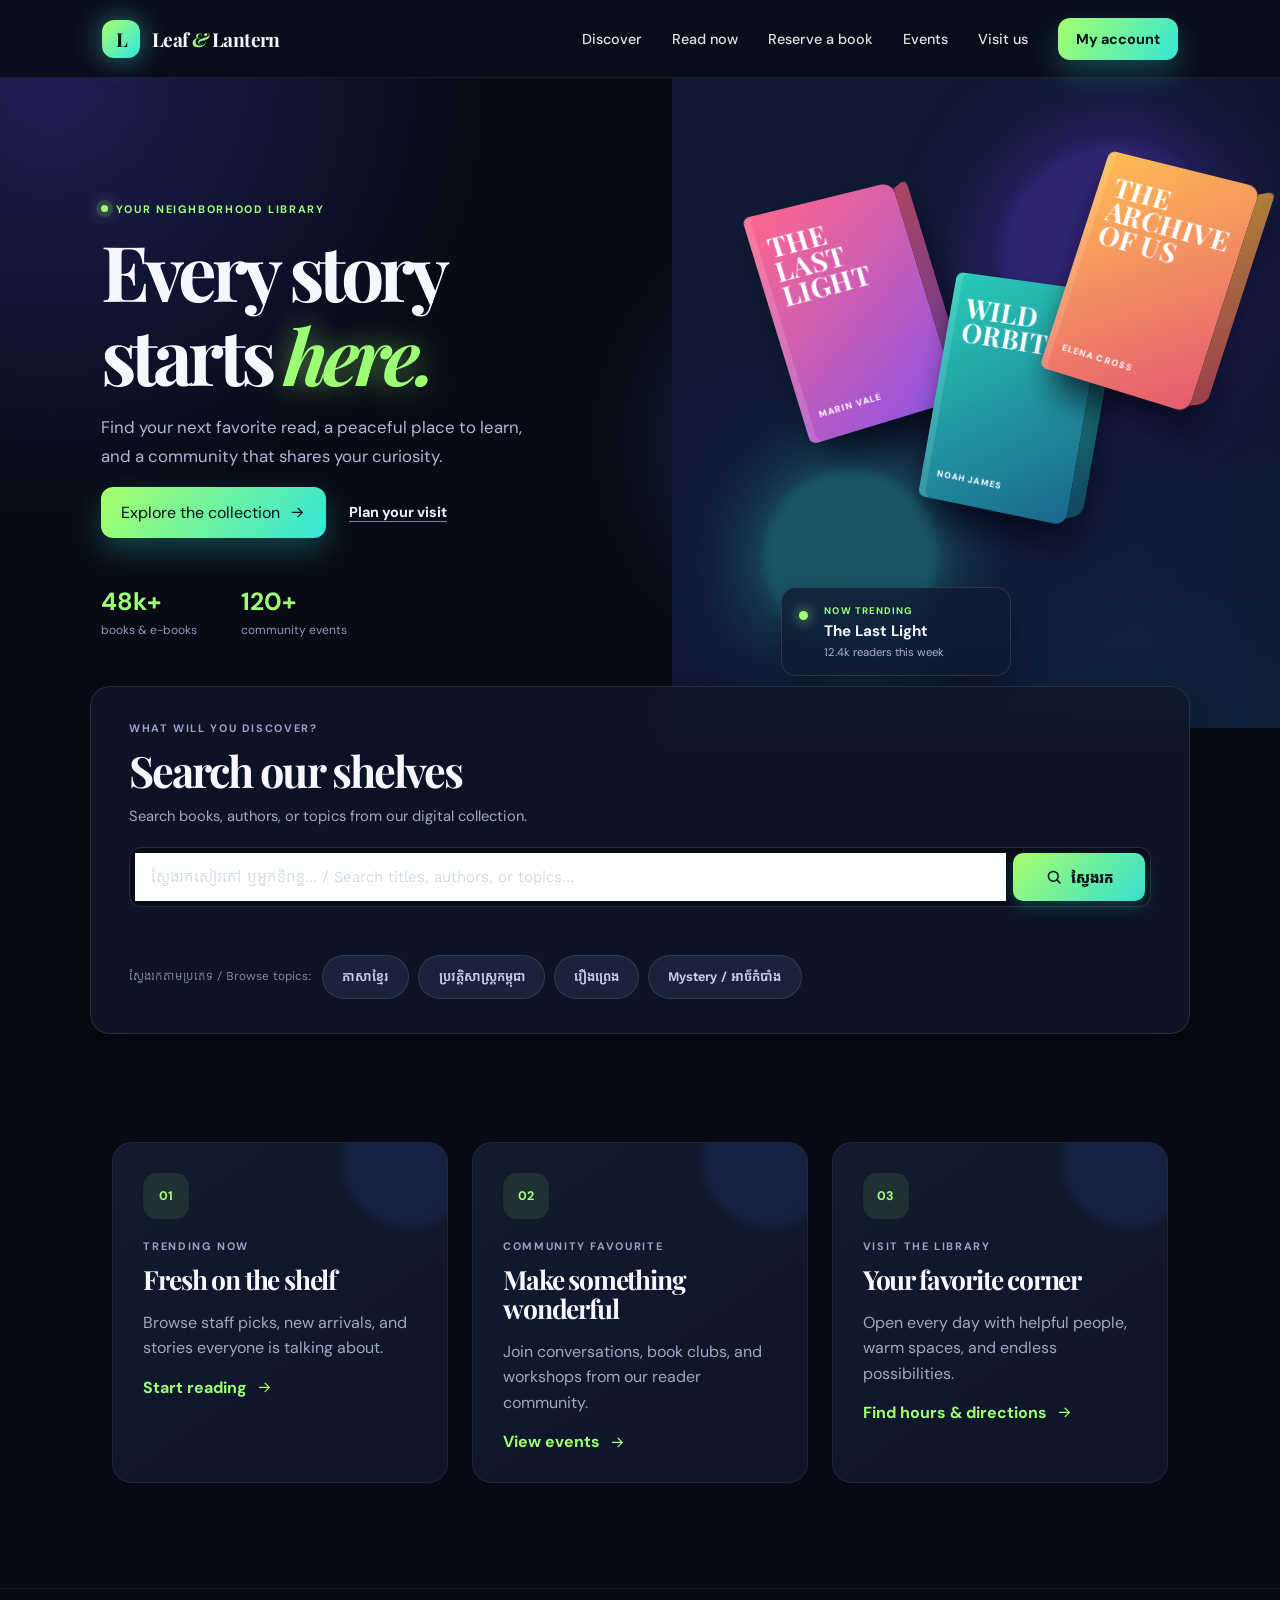
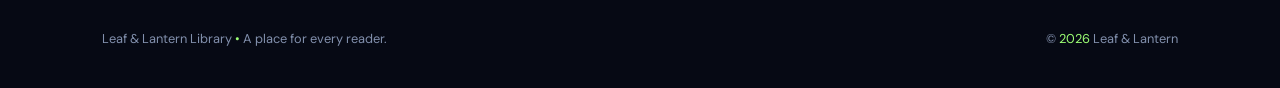
==== commit 074583ff: "Edit inter face for user" ====
--- a/index.html
+++ b/index.html
@@ -7,7 +7,7 @@
   <title>Leaf &amp; Lantern Library</title>
   <link rel="preconnect" href="https://fonts.googleapis.com">
   <link rel="preconnect" href="https://fonts.gstatic.com" crossorigin>
-  <link href="https://fonts.googleapis.com/css2?family=DM+Sans:wght@400;500;600;700&family=Playfair+Display:wght@600;700&display=swap" rel="stylesheet">
+  <link href="https://fonts.googleapis.com/css2?family=DM+Sans:wght@400;500;600;700&family=Inter:wght@400;500;600;700&family=Kantumruy+Pro:wght@400;500;600;700&family=Playfair+Display:wght@600;700&display=swap" rel="stylesheet">
   <link rel="stylesheet" href="style.css">
 </head>
 <body>
@@ -16,7 +16,7 @@
       <span class="brand-mark">L</span>
       <span>Leaf <i>&amp;</i> Lantern</span>
     </a>
-    <button class="menu-button" aria-label="Open navigation" aria-expanded="false">&#9776;</button>
+    <button class="menu-button" aria-label="Open navigation" aria-expanded="false"><svg class="icon icon-menu" viewBox="0 0 24 24" aria-hidden="true"><path d="M4 7h16M4 12h16M4 17h16"/></svg></button>
     <nav class="nav-links" aria-label="Main navigation">
       <a href="#discover">Discover</a>
       <a href="read.html">Read now</a>
@@ -34,19 +34,17 @@
         <h1>Every story<br>starts <em>here.</em></h1>
         <p class="hero-text">Find your next favorite read, a peaceful place to learn, and a community that shares your curiosity.</p>
         <div class="hero-actions">
-          <a class="button button-dark" href="#discover">Explore the collection <span>&rarr;</span></a>
+          <a class="button button-dark" href="#discover">Explore the collection <svg class="icon icon-arrow" viewBox="0 0 24 24" aria-hidden="true"><path d="M5 12h14M13 6l6 6-6 6"/></svg></a>
           <a class="text-link" href="#visit">Plan your visit</a>
         </div>
         <div class="hero-stats"><div><strong>48k+</strong><span>books &amp; e-books</span></div><div><strong>120+</strong><span>community events</span></div></div>
       </div>
-      <div class="hero-art" aria-label="Illustration of stacked books and plants">
-        <div class="sun"></div>
-        <div class="arch arch-back"></div>
-        <div class="arch arch-front"></div>
-        <div class="plant plant-left"><span></span><span></span><span></span></div>
-        <div class="books"><b></b><b></b><b></b><b></b><b></b></div>
-        <div class="plant plant-right"><span></span><span></span><span></span><span></span></div>
-        <div class="art-card"><span>Featured shelf</span><strong>Stories that move you</strong><small>12 new arrivals</small></div>
+      <div class="hero-art neon-shelf" aria-label="Floating featured books">
+        <div class="neon-orb orb-one"></div><div class="neon-orb orb-two"></div>
+        <div class="floating-book float-one"><span>THE<br>LAST<br>LIGHT</span><small>MARIN VALE</small></div>
+        <div class="floating-book float-two"><span>WILD<br>ORBIT</span><small>NOAH JAMES</small></div>
+        <div class="floating-book float-three"><span>THE<br>ARCHIVE<br>OF US</span><small>ELENA CROSS</small></div>
+        <div class="now-reading"><i></i><span>NOW TRENDING</span><strong>The Last Light</strong><small>12.4k readers this week</small></div>
       </div>
     </section>
 
@@ -54,51 +52,52 @@
       <div>
         <p class="eyebrow">WHAT WILL YOU DISCOVER?</p>
         <h2>Search our shelves</h2>
+        <p class="search-subtitle">Search books, authors, or topics from our digital collection.</p>
       </div>
       <form class="search-form" id="searchForm">
         <label class="sr-only" for="searchInput">Search books, authors, or topics</label>
-        <input id="searchInput" type="search" placeholder="Title, author, or subject...">
-        <button type="submit" aria-label="Search">âŒ•</button>
+        <input id="searchInput" type="search" lang="km" placeholder="ស្វែងរកសៀវភៅ ឬអ្នកនិពន្ធ... / Search titles, authors, or topics...">
+        <button type="submit" aria-label="ស្វែងរក / Search"><svg class="icon icon-search" viewBox="0 0 24 24" aria-hidden="true"><circle cx="11" cy="11" r="6.5"/><path d="m16 16 4 4"/></svg><span lang="km">ស្វែងរក</span></button>
       </form>
       <p class="search-message" id="searchMessage" aria-live="polite"></p>
-      <div class="quick-topics"><span>Try a topic:</span><button type="button">Mystery</button><button type="button">Fantasy</button><button type="button">History</button></div>
+      <div class="quick-topics"><span>ស្វែងរកតាមប្រភេទ / Browse topics:</span><button class="tag-chip" type="button" lang="km">ភាសាខ្មែរ</button><button class="tag-chip" type="button" lang="km">ប្រវត្តិសាស្ត្រកម្ពុជា</button><button class="tag-chip" type="button" lang="km">រឿងព្រេង</button><button class="tag-chip" type="button" lang="km">Mystery / អាថ៌កំបាំង</button></div>
     </section>
 
     <section class="features" id="events">
       <article>
         <span class="feature-icon">01</span>
-        <p class="eyebrow">NEW THIS MONTH</p>
+        <p class="eyebrow">TRENDING NOW</p>
         <h3>Fresh on the shelf</h3>
         <p>Browse staff picks, new arrivals, and stories everyone is talking about.</p>
-        <a href="collection.html">See new arrivals &rarr;</a>
+        <a href="read.html">Start reading <svg class="icon icon-arrow" viewBox="0 0 24 24" aria-hidden="true"><path d="M5 12h14M13 6l6 6-6 6"/></svg></a>
       </article>
       <article>
         <span class="feature-icon">02</span>
-        <p class="eyebrow">COMING UP</p>
+        <p class="eyebrow">COMMUNITY FAVOURITE</p>
         <h3>Make something wonderful</h3>
-        <p>From storytime to workshops, there is always a reason to gather here.</p>
-        <a href="#calendar">View events &rarr;</a>
+        <p>Join conversations, book clubs, and workshops from our reader community.</p>
+        <a href="#calendar">View events <svg class="icon icon-arrow" viewBox="0 0 24 24" aria-hidden="true"><path d="M5 12h14M13 6l6 6-6 6"/></svg></a>
       </article>
       <article id="visit">
         <span class="feature-icon">03</span>
         <p class="eyebrow">VISIT THE LIBRARY</p>
         <h3>Your favorite corner</h3>
         <p>Open every day with helpful people, warm spaces, and endless possibilities.</p>
-        <a href="#hours">Find hours &amp; directions &rarr;</a>
+        <a href="#hours">Find hours &amp; directions <svg class="icon icon-arrow" viewBox="0 0 24 24" aria-hidden="true"><path d="M5 12h14M13 6l6 6-6 6"/></svg></a>
       </article>
     </section>
   </main>
 
   <section class="account" id="signin">
     <div class="account-card">
-      <a class="back-link" href="#home">&larr; Back to library home</a>
+      <a class="back-link" href="#home"><svg class="icon icon-arrow icon-arrow-back" viewBox="0 0 24 24" aria-hidden="true"><path d="M19 12H5M11 6l-6 6 6 6"/></svg> Back to library home</a>
       <h2>Welcome back</h2>
       <p>Sign in to manage your loans and saved books.</p>
       <form class="account-form" id="signinForm">
         <div class="field"><label for="signinEmail">Email address</label><input id="signinEmail" type="email" autocomplete="email" placeholder="you@example.com" required></div>
         <div class="field"><label for="signinPassword">Password</label><input id="signinPassword" type="password" autocomplete="current-password" required></div>
         <a class="forgot-password" href="#">Forgot your password?</a>
-        <button class="button signup-submit" type="submit">Sign in &rarr;</button>
+        <button class="button signup-submit" type="submit">Sign in <svg class="icon icon-arrow" viewBox="0 0 24 24" aria-hidden="true"><path d="M5 12h14M13 6l6 6-6 6"/></svg></button>
         <p class="form-message" id="signinMessage" aria-live="polite"></p>
       </form>
       <p class="signin-line">New here? <a href="#signup">Create an account</a></p>
@@ -107,7 +106,7 @@
 
   <section class="account" id="signup">
     <div class="account-card">
-      <a class="back-link" href="#home">&larr; Back to library home</a>
+      <a class="back-link" href="#home"><svg class="icon icon-arrow icon-arrow-back" viewBox="0 0 24 24" aria-hidden="true"><path d="M19 12H5M11 6l-6 6 6 6"/></svg> Back to library home</a>
       <h2>Join the library</h2>
       <p>Create your free account in just a few moments.</p>
       <form class="account-form" id="signupForm">
@@ -115,7 +114,7 @@
         <div class="field"><label for="email">Email address</label><input id="email" type="email" autocomplete="email" placeholder="you@example.com" required></div>
         <div class="field"><label for="password">Create a password</label><input id="password" type="password" autocomplete="new-password" minlength="8" required></div>
         <label class="terms"><input type="checkbox" required> I agree to the terms of membership and privacy policy.</label>
-        <button class="button signup-submit" type="submit">Create my account &rarr;</button>
+        <button class="button signup-submit" type="submit">Create my account <svg class="icon icon-arrow" viewBox="0 0 24 24" aria-hidden="true"><path d="M5 12h14M13 6l6 6-6 6"/></svg></button>
         <p class="form-message" id="signupMessage" aria-live="polite"></p>
       </form>
       <p class="signin-line">Already a member? <a href="#signin">Sign in</a></p>
--- a/style.css
+++ b/style.css
@@ -5,3 +5,17 @@
 .reader-main{display:grid;grid-template-columns:330px minmax(0,1fr);max-width:1180px;min-height:calc(100vh - 134px);margin:auto;padding:62px 7%;gap:80px}.reader-sidebar{padding:24px;border:1px solid var(--line);border-radius:20px;background:#fff;align-self:start;box-shadow:0 12px 30px #263b690c}.reader-sidebar .back-link{margin-bottom:42px}.reader-sidebar h2{font-size:2rem}.reader-author{margin:8px 0 32px;color:var(--muted);font-size:.9rem}.reader-progress{display:grid;gap:9px;padding:21px 0;border-top:1px solid var(--line);border-bottom:1px solid var(--line);font-size:.78rem;font-weight:700}.reader-progress div{height:6px;border-radius:99px;background:#e6eaf3;overflow:hidden}.reader-progress b{display:block;width:24%;height:100%;border-radius:inherit;background:linear-gradient(90deg,#5969ff,#9061f0)}.reader-progress small{color:var(--muted);font-weight:500}.reader-tools{display:grid;gap:13px;padding-top:25px}.reader-tools>div{display:flex;align-items:center;gap:8px;font-size:.8rem;font-weight:700}.reader-tools span{margin-right:auto}.reader-tools button{border:1px solid var(--line);border-radius:8px;background:#f7f8fd;padding:7px 10px;color:var(--ink);font:700 .78rem "DM Sans",sans-serif;cursor:pointer}.reader-tools>#themeButton{justify-self:start;border-color:#dce4ff;background:#edf0ff;color:var(--rust)}.reading-text{max-width:700px;padding:30px 0 70px;color:#29334b;font-family:"Playfair Display",Georgia,serif;font-size:18px;line-height:1.9;transition:background .25s,color .25s}.reading-text .chapter-label{margin:0 0 20px;color:var(--rust);font-family:"DM Sans",Arial,sans-serif;font-size:.7rem;font-weight:700;letter-spacing:.15em}.reading-text h1{margin-bottom:42px;font-size:clamp(2.6rem,5vw,4.3rem);color:var(--ink)}.reading-text p{margin:0 0 26px}.reading-text em{color:#5969ff}.dropcap:first-letter{float:left;margin:10px 10px 0 0;color:var(--rust);font-size:5.2rem;font-weight:700;line-height:.7}.reader-end{display:flex;justify-content:space-between;align-items:center;margin-top:50px;padding-top:24px;border-top:1px solid var(--line);font-family:"DM Sans",Arial,sans-serif;font-size:.8rem}.reader-end span{color:var(--muted)}.reader-end a{color:var(--rust);font-weight:700}.night-reading{margin-top:20px;padding:35px;border-radius:18px;background:#17233f;color:#dbe4f5}.night-reading h1{color:#fff}.night-reading em{color:#b9c1ff}.night-reading .chapter-label{color:#b9c1ff}.night-reading .reader-end{border-color:#ffffff22}.night-reading .reader-end span{color:#b7c2d7}@media(max-width:800px){.reader-main{grid-template-columns:1fr;padding:35px 8%;gap:25px}.reader-sidebar{padding:22px}.reading-text{padding-top:12px}.night-reading{padding:25px}} 
 /* Book reservation page */
 .order-main{display:grid;grid-template-columns:1fr 1fr;min-height:calc(100vh - 134px);background:var(--paper)}.order-intro{position:relative;overflow:hidden;padding:92px 13%;background:linear-gradient(145deg,#17264d,#314b92);color:#fff}.order-intro .hero-badge{color:#cbd4ff}.order-intro h1{max-width:570px;font-size:clamp(3.4rem,5.5vw,5.6rem)}.order-intro h1 em{color:#ffcb69}.order-intro>p:not(.eyebrow){max-width:440px;color:#d2daf0;line-height:1.7}.order-art{position:relative;width:360px;height:260px;margin:53px 0 20px}.order-art i{position:absolute;z-index:0;left:17px;bottom:11px;width:310px;height:60px;border-radius:50%;background:#0710275c;filter:blur(8px)}.order-book{position:absolute;z-index:1;bottom:25px;display:flex;align-items:center;justify-content:center;width:110px;height:168px;padding:13px;border-radius:5px 8px 8px 5px;color:#fff;font-family:"Playfair Display",Georgia,serif;font-size:1.1rem;line-height:1.05;text-align:center;box-shadow:11px 13px 17px #07102760}.book-a{left:12px;transform:rotate(-13deg);background:linear-gradient(135deg,#f17b9f,#8d5ce8)}.book-b{left:122px;bottom:38px;transform:rotate(3deg);background:linear-gradient(135deg,#4ec9b3,#1e6680)}.book-c{left:232px;transform:rotate(13deg);background:linear-gradient(135deg,#ffc566,#dc7d50)}.order-benefits{display:flex;flex-wrap:wrap;gap:13px;margin-top:30px}.order-benefits span{display:flex;gap:6px;align-items:center;color:#9cacdc;font-size:.68rem;font-weight:700}.order-benefits b{color:#fff;font-size:.72rem}.order-card-wrap{display:grid;place-items:center;padding:65px 10%;background:radial-gradient(circle at 85% 10%,#e1e6ff,transparent 31%),#f8f9fd}.order-card{display:grid;gap:16px;width:min(100%,470px);padding:42px;border:1px solid #fff;border-radius:23px;background:#fffffff0;box-shadow:0 23px 55px #263b6920}.order-card .back-link{margin-bottom:12px}.order-card h2{font-size:clamp(2.2rem,4vw,3.1rem)}.order-copy{margin:-7px 0 5px;color:var(--muted);line-height:1.6}.order-card select{width:100%;border:1px solid var(--line);border-radius:10px;background:#fff;padding:12px;color:var(--ink);font:inherit}.order-submit{justify-content:center;border:0;cursor:pointer;text-align:center}@media(max-width:850px){.order-main{grid-template-columns:1fr}.order-intro{padding:65px 10%}.order-art{margin:35px 0 10px}.order-card-wrap{padding:55px 8%}}@media(max-width:480px){.order-art{width:290px;transform:scale(.85);transform-origin:left center;margin-right:-45px}.order-card{padding:28px 22px}.order-benefits{gap:10px}}
+/* Leaf & Lantern: dark digital-library landing page */
+body:has(#home){background:#080b16;color:#f3f5ff}body:has(#home) .site-header{background:#0a0e1ce8;border-color:#ffffff12}body:has(#home) .brand{color:#f4f6ff}body:has(#home) .brand-mark{background:linear-gradient(135deg,#a7ff6b,#30e7e3);color:#0c1223;box-shadow:0 0 28px #4ceee180}body:has(#home) .brand i{color:#9cff74}body:has(#home) .nav-links{color:#b8c1df}body:has(#home) .nav-links>a:hover{color:#9cff74}body:has(#home) .nav-login,body:has(#home) .button{background:linear-gradient(125deg,#a7ff6b,#34e6d7);color:#07101b;box-shadow:0 12px 30px #35e8d742}body:has(#home) .hero{position:relative;min-height:650px;background:radial-gradient(circle at 4% 0,#1e1e54 0,transparent 31%),radial-gradient(circle at 65% 56%,#112d4b 0,transparent 26%),#080b16}body:has(#home) .hero-copy{position:relative;z-index:2;padding:116px 8% 82px 15%}body:has(#home) h1,body:has(#home) h2,body:has(#home) h3{color:#f6f7ff}body:has(#home) h1{font-size:clamp(3.8rem,6vw,6.4rem);letter-spacing:-.065em}body:has(#home) h1 em{color:#9cff74;text-shadow:0 0 28px #9cff747a}body:has(#home) .eyebrow{color:#96a3c7}body:has(#home) .hero-badge{color:#9cff74}body:has(#home) .hero-badge span{background:#9cff74;box-shadow:0 0 0 5px #9cff7422,0 0 15px #9cff74}body:has(#home) .hero-text{max-width:440px;color:#adb8d4}body:has(#home) .text-link{color:#edf2ff;border-color:#7a87a8}body:has(#home) .hero-stats{gap:44px}body:has(#home) .hero-stats strong{color:#9cff74;font-size:1.55rem}body:has(#home) .hero-stats span{color:#8e9ab8}.neon-shelf{min-height:650px!important;border-radius:0!important;background:linear-gradient(150deg,#0f1931,#111a3a 65%,#102743)!important;perspective:900px}.neon-shelf:after{content:"";position:absolute;inset:0;background:linear-gradient(90deg,#080b1600 0%,#080b1600 75%,#080b1638);pointer-events:none}.neon-orb{position:absolute;border-radius:50%;filter:blur(4px)}.orb-one{top:10%;right:8%;width:230px;height:230px;background:#763cff4c;box-shadow:0 0 110px #763cff7a}.orb-two{bottom:13%;left:15%;width:175px;height:175px;background:#2fe6d74a;box-shadow:0 0 90px #2fe6d77a}.floating-book{position:absolute;z-index:2;display:flex;flex-direction:column;justify-content:space-between;width:154px;height:232px;padding:22px 16px;border-radius:7px 12px 12px 7px;color:white;box-shadow:19px 23px 32px #02061380,inset 7px 0 #ffffff20;font-family:"Playfair Display",Georgia,serif;font-weight:700;line-height:.92;letter-spacing:.03em;transform-style:preserve-3d}.floating-book:after{content:"";position:absolute;z-index:-1;right:-15px;top:7px;width:15px;height:218px;border-radius:0 8px 8px 0;background:inherit;filter:brightness(.68);transform:skewY(-26deg);transform-origin:left}.floating-book span{font-size:1.7rem}.floating-book small{font-family:"DM Sans",Arial,sans-serif;font-size:.56rem;letter-spacing:.12em}.float-one{top:18%;left:17%;background:linear-gradient(145deg,#ff678c,#8d53e4);transform:rotate(-17deg) rotateY(12deg)}.float-two{top:31%;left:43%;background:linear-gradient(145deg,#28cdb8,#1b668d);transform:rotate(10deg) rotateY(-15deg)}.float-three{top:13%;right:9%;background:linear-gradient(145deg,#ffbd52,#e55b72);transform:rotate(18deg) rotateY(-13deg)}.now-reading{position:absolute;z-index:4;left:18%;bottom:8%;display:grid;gap:4px;min-width:230px;padding:16px 18px 16px 42px;border:1px solid #ffffff1f;border-radius:15px;background:#101a32cc;box-shadow:0 14px 35px #0000005a;backdrop-filter:blur(14px)}.now-reading i{position:absolute;left:17px;top:23px;width:9px;height:9px;border-radius:50%;background:#9cff74;box-shadow:0 0 14px #9cff74}.now-reading span{color:#9cff74;font-size:.6rem;font-weight:700;letter-spacing:.11em}.now-reading strong{font-size:.95rem}.now-reading small{color:#aab5cf;font-size:.7rem}body:has(#home) .search-panel{margin:-43px auto 0;border-color:#ffffff12;background:#101728ed;box-shadow:0 22px 55px #00000070}body:has(#home) .search-panel h2{font-size:2.7rem}body:has(#home) .search-form{border-color:#ffffff20;background:#070b17}body:has(#home) .search-form input{color:#f1f5ff}body:has(#home) .search-form input::placeholder{color:#72809d}body:has(#home) .search-form button{background:#9cff74;color:#0b1220}body:has(#home) .quick-topics{color:#8996b4}body:has(#home) .quick-topics button{border-color:#ffffff1c;background:#19233b;color:#c6d0e8}body:has(#home) .quick-topics button:hover{border-color:#9cff74;background:#9cff7420;color:#b7ff92}body:has(#home) .features{max-width:1260px;padding-top:108px}body:has(#home) .features article{position:relative;overflow:hidden;border-color:#ffffff11;background:linear-gradient(145deg,#121a2e,#0e1527);box-shadow:none}body:has(#home) .features article:before{content:"";position:absolute;top:-50px;right:-30px;width:135px;height:135px;border-radius:50%;background:#4b6fff1c;filter:blur(4px)}body:has(#home) .features article:hover{border-color:#9cff745c;box-shadow:0 22px 36px #00000045}body:has(#home) .feature-icon{background:#9cff741b;color:#a7ff82}body:has(#home) .features article>p:not(.eyebrow){color:#9da9c4}body:has(#home) .features article>a{color:#9cff74}body:has(#home) footer{border-top:1px solid #ffffff10;background:#060914;color:#8290ad}body:has(#home) footer span{color:#9cff74}@media(max-width:860px){body:has(#home) .hero-copy{padding:88px 9% 64px}.neon-shelf{min-height:510px!important}.float-one{left:13%}.float-two{left:41%}.float-three{right:7%}.now-reading{left:12%}}@media(max-width:600px){body:has(#home) .hero{min-height:auto}body:has(#home) h1{font-size:3.65rem}.neon-shelf{min-height:450px!important}.floating-book{width:112px;height:175px;padding:15px 11px}.floating-book:after{height:163px}.floating-book span{font-size:1.25rem}.float-one{top:16%;left:11%}.float-two{top:37%;left:38%}.float-three{top:12%;right:8%}.now-reading{left:8%;bottom:7%;min-width:205px}.hero-stats{gap:22px!important}}
+/* Shared Feather-style SVG icons */
+.icon{display:inline-block;width:1.05em;height:1.05em;flex:0 0 auto;fill:none;stroke:currentColor;stroke-width:1.8;stroke-linecap:round;stroke-linejoin:round;vertical-align:-.14em}.icon-menu{width:24px;height:24px;stroke-width:1.7}.icon-search{width:19px;height:19px}.button,.features article>a,.back-link,.reader-end a,.order-submit{display:inline-flex;align-items:center;gap:9px}.search-form button{display:grid;place-items:center}.search-form button .icon{vertical-align:0}.back-link .icon{width:17px;height:17px}.icon-arrow{transition:transform .2s ease}.button:hover .icon-arrow,.features article>a:hover .icon-arrow,.reader-end a:hover .icon-arrow{transform:translateX(3px)}.back-link:hover .icon-arrow-back{transform:translateX(-3px)}.menu-button{display:grid;place-items:center;padding:7px;border-radius:9px}.menu-button:hover{background:#ffffff12}@media(max-width:760px){.menu-button{display:grid}}
+/* Khmer localization and bilingual search */
+:root{--font-khmer:"Kantumruy Pro","DM Sans",sans-serif}[lang="km"],input[lang="km"],.quick-topics{font-family:var(--font-khmer);line-height:1.8}.search-form input[lang="km"]{font-size:.96rem;line-height:1.8}.search-form input[lang="km"]::placeholder{font-family:var(--font-khmer);opacity:1}.quick-topics{gap:9px;line-height:1.7}.quick-topics span{font-size:.76rem}.quick-topics button{display:inline-flex;align-items:center;min-height:34px;padding:6px 13px;border-radius:999px;font-family:var(--font-khmer);font-size:.82rem;font-weight:600;line-height:1.55}.search-form button{width:auto;min-width:132px;display:inline-flex;align-items:center;justify-content:center;gap:8px;padding:0 16px;font-family:var(--font-khmer);font-size:.92rem;font-weight:700;line-height:1.6}.search-form button .icon{width:18px;height:18px;stroke-width:2}.search-form button span{transform:translateY(1px)}body:has(#home) .search-form button{background:linear-gradient(135deg,#a7ff6b,#36dfd1);color:#06101a;box-shadow:0 6px 16px #2ce6d43d}body:has(#home) .search-form button:hover{filter:brightness(1.08)}@media(max-width:600px){.search-form{align-items:stretch}.search-form input[lang="km"]{font-size:.84rem}.search-form button{min-width:104px;padding:0 11px;font-size:.84rem}.quick-topics{gap:7px}.quick-topics button{padding:6px 10px;font-size:.76rem}}
+/* Search-section layout repair */
+body:has(#home) .search-panel{display:block;width:min(1100px,calc(100% - 32px));margin:-42px auto 0;padding:34px 38px;border-radius:20px}body:has(#home) .search-panel>div:first-child{margin-bottom:19px}body:has(#home) .search-panel h2{margin:0}.search-subtitle{max-width:570px;margin:10px 0 0;color:#9da9c4;font-size:.92rem;line-height:1.6}.search-panel .search-form{display:flex;align-items:center;width:100%;min-width:0;gap:7px;padding:5px}.search-panel .search-form input{flex:1 1 220px;min-width:0;height:48px;padding:.6rem 1rem;line-height:1.6}.search-panel .search-form button{flex:0 0 auto;min-height:48px;border-radius:10px}.search-panel .search-message{margin:10px 0 0;min-height:20px;color:#96a3c7;font-size:.82rem}.search-panel .quick-topics{display:flex;align-items:center;flex-wrap:wrap;margin:18px 0 0;gap:9px}.search-panel .quick-topics span{flex:0 0 auto;margin-right:2px}.search-panel .quick-topics button{max-width:100%;padding:.6rem 1rem;line-height:1.6;white-space:normal}@media(max-width:767px){body:has(#home) .search-panel{width:calc(100% - 24px);margin:0 auto;padding:27px 20px;border-radius:17px}.search-panel .search-form{flex-wrap:wrap}.search-panel .search-form input{flex:1 1 100%;width:100%}.search-panel .search-form button{flex:1 1 100%;width:100%;min-height:46px}.search-panel .quick-topics{align-items:flex-start;gap:8px}.search-panel .quick-topics span{flex-basis:100%}.search-panel .quick-topics button{padding:.58rem .9rem;font-size:.8rem}}
+/* Final accessibility and visual refinement */
+body:has(#home) .nav-links>a:not(.nav-login){font-weight:500;opacity:.9}body:has(#home) .nav-links>a:not(.nav-login):hover,body:has(#home) .nav-links>a:not(.nav-login):focus-visible{opacity:1}.site-header .menu-button{align-self:center;justify-self:center;margin:0 0 0 14px;line-height:0}.site-header .menu-button .icon-menu{display:block}.search-form .sr-only{position:absolute;width:1px;height:1px;padding:0;margin:-1px;overflow:hidden;clip:rect(0,0,0,0);white-space:nowrap;border:0}body:has(#home) .search-panel{background:rgba(15,23,42,.75);border:1px solid rgba(255,255,255,.1);backdrop-filter:blur(12px);-webkit-backdrop-filter:blur(12px)}body:has(#home) .search-form input{color:#f5f7ff}body:has(#home) .search-form input::placeholder{color:#d0d7e7;opacity:1}.tag-chip{font-family:var(--font-khmer)!important;line-height:1.7!important;padding:.6rem 1.2rem!important;overflow:visible}.floating-book{box-shadow:0 10px 30px -10px rgba(0,0,0,.5),19px 23px 32px #02061380,inset 7px 0 #ffffff20;transition:transform .3s ease,box-shadow .3s ease}.floating-book:hover{box-shadow:0 18px 35px -10px rgba(0,0,0,.65),20px 25px 35px #0206139a,inset 7px 0 #ffffff24}.float-one:hover{transform:translateY(-4px) rotate(-17deg) rotateY(12deg)}.float-two:hover{transform:translateY(-4px) rotate(10deg) rotateY(-15deg)}.float-three:hover{transform:translateY(-4px) rotate(18deg) rotateY(-13deg)}@media(max-width:760px){.site-header .menu-button{margin-left:10px}.tag-chip{padding:.6rem 1rem!important}}
+/* Responsive, accessible sign-up form and mobile navigation */
+.menu-button{display:none}#signup.account{padding:2rem 1.5rem}#signup .account-card{width:100%;max-width:480px;margin:2rem auto;padding:2.5rem 1.5rem;box-sizing:border-box;background:#fff}#signup .account-form{width:100%}#signup .form-row{display:grid;grid-template-columns:1fr 1fr;gap:1rem}#signup .field{min-width:0}#signup .field label{color:#1E293B;font-weight:700}#signup .field input{width:100%;border:1px solid #CBD5E1;background-color:#FFFFFF;color:#1E293B;box-sizing:border-box}#signup .field input::placeholder{color:#64748B;opacity:1}#signup .field input:focus{border-color:#5c6cff;outline:3px solid #5c6cff2e}#signup .signup-submit{width:100%;box-sizing:border-box;justify-content:center;margin-top:1rem}#signup .terms{color:#334155;line-height:1.55}@media(min-width:768px) and (max-width:1024px){#signup.account{padding:2rem}#signup .account-card{max-width:480px;margin:2rem auto}}@media(max-width:767px){body{padding:0}.site-header{position:sticky}.menu-button{display:grid;place-items:center;margin-left:auto}.nav-links{position:absolute;top:100%;right:1rem;left:1rem;display:none;flex-direction:column;align-items:stretch;gap:4px;padding:12px;border:1px solid rgba(255,255,255,.12);border-radius:14px;background:#0f172ad9;box-shadow:0 16px 35px rgba(0,0,0,.35);backdrop-filter:blur(12px)}.nav-links.open{display:flex}.nav-links>a:not(.nav-login){display:block;padding:11px 12px}.nav-links .nav-login{margin-top:5px;text-align:center}#signup.account{padding:1rem;min-height:calc(100vh - 78px)}#signup .account-card{margin:1rem auto;padding:2rem 1.25rem}#signup .form-row{grid-template-columns:1fr;gap:.75rem}#signup .signup-submit{min-height:50px}}
+/* Sign-up contrast and typography correction */
+#signup .account-card,#signup .account-card input,#signup .account-card button{font-family:"Inter","DM Sans",Arial,sans-serif}#signup .account-card h1,#signup .account-card h2,#signup .back-link{color:#0F172A}#signup .back-link{opacity:1}#signup .field label{color:#1E293B;font-weight:600;font-size:.875rem}#signup .field input{padding:.75rem 1rem;line-height:1.5}#signup .field input::placeholder{color:#64748B;opacity:1}#signup .signup-submit{background:linear-gradient(135deg,#22C55E,#34D399);color:#0F172A}#signup .signup-submit .icon{stroke:#0F172A}body:has(#home) .nav-links>a:not(.nav-login){color:#F8FAFC;opacity:.9}
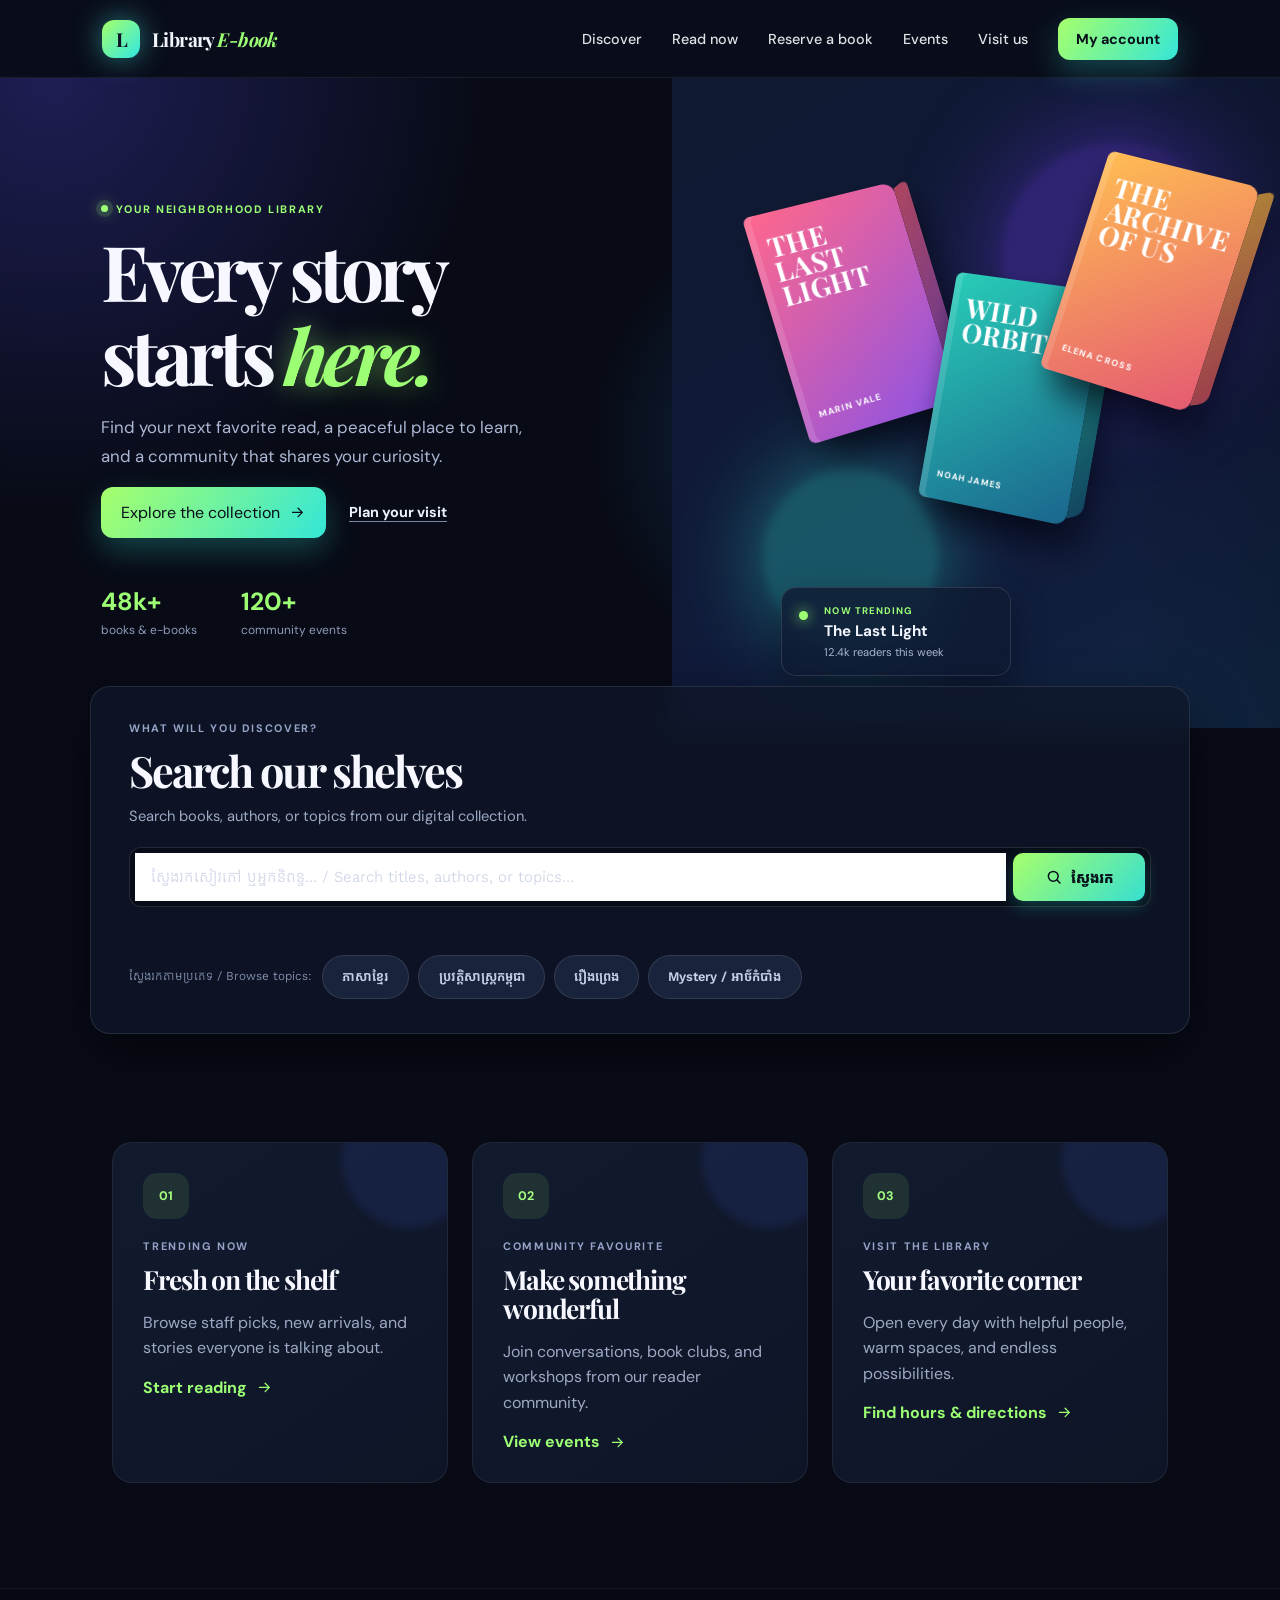
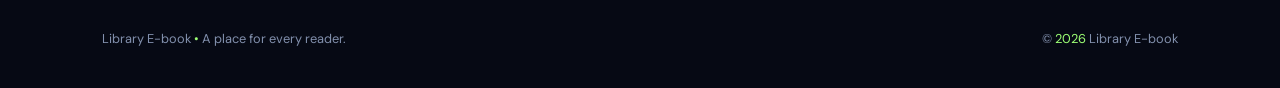
==== commit 76cc2dc6: "Change new name for this website" ====
--- a/index.html
+++ b/index.html
@@ -3,8 +3,8 @@
 <head>
   <meta charset="UTF-8">
   <meta name="viewport" content="width=device-width, initial-scale=1.0">
-  <meta name="description" content="Library website home page">
-  <title>Leaf &amp; Lantern Library</title>
+  <meta name="description" content="Library E-book — borrow, read, and manage your digital library">
+  <title>Library E-book</title>
   <link rel="preconnect" href="https://fonts.googleapis.com">
   <link rel="preconnect" href="https://fonts.gstatic.com" crossorigin>
   <link href="https://fonts.googleapis.com/css2?family=DM+Sans:wght@400;500;600;700&family=Inter:wght@400;500;600;700&family=Kantumruy+Pro:wght@400;500;600;700&family=Playfair+Display:wght@600;700&display=swap" rel="stylesheet">
@@ -12,9 +12,9 @@
 </head>
 <body>
   <header class="site-header">
-    <a class="brand" href="#home" aria-label="Leaf and Lantern Library home">
+    <a class="brand" href="#home" aria-label="Library E-book home">
       <span class="brand-mark">L</span>
-      <span>Leaf <i>&amp;</i> Lantern</span>
+      <span>Library <i>E-book</i></span>
     </a>
     <button class="menu-button" aria-label="Open navigation" aria-expanded="false"><svg class="icon icon-menu" viewBox="0 0 24 24" aria-hidden="true"><path d="M4 7h16M4 12h16M4 17h16"/></svg></button>
     <nav class="nav-links" aria-label="Main navigation">
@@ -88,15 +88,66 @@
     </section>
   </main>
 
-  <section class="account" id="signin">
+  <section class="account" id="signin" aria-labelledby="signinHeading">
     <div class="account-card">
-      <a class="back-link" href="#home"><svg class="icon icon-arrow icon-arrow-back" viewBox="0 0 24 24" aria-hidden="true"><path d="M19 12H5M11 6l-6 6 6 6"/></svg> Back to library home</a>
-      <h2>Welcome back</h2>
-      <p>Sign in to manage your loans and saved books.</p>
-      <form class="account-form" id="signinForm">
-        <div class="field"><label for="signinEmail">Email address</label><input id="signinEmail" type="email" autocomplete="email" placeholder="you@example.com" required></div>
-        <div class="field"><label for="signinPassword">Password</label><input id="signinPassword" type="password" autocomplete="current-password" required></div>
-        <a class="forgot-password" href="#">Forgot your password?</a>
+      <a class="back-link" href="#home">
+        <svg class="icon icon-arrow icon-arrow-back" viewBox="0 0 24 24" aria-hidden="true"><path d="M19 12H5M11 6l-6 6 6 6"/></svg>
+        Back to library home
+      </a>
+
+      <header class="account-header">
+        <h2 id="signinHeading">Welcome back</h2>
+        <p class="account-lead">Sign in to manage your loans and saved books.</p>
+      </header>
+
+      <div class="sso-group" role="group" aria-label="Sign in with a provider">
+        <button type="button" class="sso-button" data-sso="google">
+          <span class="sso-logo-wrap" aria-hidden="true">
+            <svg viewBox="0 0 24 24">
+              <path fill="#4285F4" d="M22.56 12.25c0-.78-.07-1.53-.2-2.25H12v4.26h5.92c-.26 1.37-1.04 2.53-2.21 3.31v2.77h3.57c2.08-1.92 3.28-4.74 3.28-8.09z"/>
+              <path fill="#34A853" d="M12 23c2.97 0 5.46-.98 7.28-2.66l-3.57-2.77c-.98.66-2.23 1.06-3.71 1.06-2.86 0-5.29-1.93-6.16-4.53H2.18v2.84C3.99 20.53 7.7 23 12 23z"/>
+              <path fill="#FBBC05" d="M5.84 14.09c-.22-.66-.35-1.36-.35-2.09s.13-1.43.35-2.09V7.07H2.18C1.43 8.55 1 10.22 1 12s.43 3.45 1.18 4.93l2.85-2.22.81-.62z"/>
+              <path fill="#EA4335" d="M12 5.38c1.62 0 3.06.56 4.21 1.64l3.15-3.15C17.45 2.09 14.97 1 12 1 7.7 1 3.99 3.47 2.18 7.07l3.66 2.84c.87-2.6 3.3-4.53 6.16-4.53z"/>
+            </svg>
+          </span>
+          Sign in with Google
+        </button>
+        <button type="button" class="sso-button" data-sso="apple">
+          <span class="sso-logo-wrap" aria-hidden="true">
+            <svg viewBox="0 0 24 24">
+              <path fill="currentColor" d="M16.365 1.43c0 1.14-.37 2.3-1.123 3.184-.837.97-2.23 1.716-3.572 1.616-.142-1.106.407-2.27 1.13-3.143C13.64 2.09 15.135 1.37 16.365 1.43zM20.752 17.47c-.516 1.273-.76 1.84-1.42 2.965-1.02 1.58-2.458 3.544-4.232 3.557-1.577.013-1.985-1.03-4.132-1.02-2.147.013-2.597 1.037-4.175 1.024-1.773-.014-3.13-1.794-4.15-3.373-2.85-4.42-3.148-9.61-1.39-12.366 1.246-1.953 3.216-3.094 5.066-3.094 1.883 0 3.067 1.034 4.627 1.034 1.512 0 2.433-1.037 4.61-1.037 1.64 0 3.373.894 4.612 2.437-4.05 2.22-3.392 8.01.584 9.873z"/>
+            </svg>
+          </span>
+          Sign in with Apple
+        </button>
+      </div>
+
+      <div class="auth-divider" role="separator" aria-label="or"><span>or</span></div>
+
+      <form class="account-form" id="signinForm" novalidate>
+        <div class="field">
+          <label for="signinEmail">Email address</label>
+          <input id="signinEmail" name="email" type="email" inputmode="email" autocomplete="email" spellcheck="false" placeholder="you@example.com" required aria-describedby="signinEmailError">
+          <p class="field-error" id="signinEmailError" aria-live="polite"></p>
+        </div>
+        <div class="field">
+          <label for="signinPassword">Password</label>
+          <div class="password-wrap">
+            <input id="signinPassword" name="password" type="password" autocomplete="current-password" required aria-describedby="signinPasswordError">
+            <button type="button" class="password-toggle" id="toggleSigninPassword" aria-label="Show password" aria-pressed="false" aria-controls="signinPassword">
+              <svg class="icon icon-eye" viewBox="0 0 24 24" aria-hidden="true"><path d="M1 12s4-8 11-8 11 8 11 8-4 8-11 8-11-8-11-8z"/><circle cx="12" cy="12" r="3"/></svg>
+              <svg class="icon icon-eye-off" viewBox="0 0 24 24" aria-hidden="true" hidden><path d="M17.94 17.94A10.07 10.07 0 0 1 12 20c-7 0-11-8-11-8a18.45 18.45 0 0 1 5.06-5.94"/><path d="M9.9 4.24A9.12 9.12 0 0 1 12 4c7 0 11 8 11 8a18.5 18.5 0 0 1-2.16 3.19"/><path d="M14.12 14.12a3 3 0 1 1-4.24-4.24"/><line x1="1" y1="1" x2="23" y2="23"/></svg>
+            </button>
+          </div>
+          <p class="field-error" id="signinPasswordError" aria-live="polite"></p>
+        </div>
+        <div class="form-options">
+          <label class="remember" for="rememberMe">
+            <input type="checkbox" id="rememberMe" name="remember">
+            <span>Remember me on this device</span>
+          </label>
+          <a class="forgot-password" href="#signin" id="forgotPassword">Forgot your password?</a>
+        </div>
         <button class="button signup-submit" type="submit">Sign in <svg class="icon icon-arrow" viewBox="0 0 24 24" aria-hidden="true"><path d="M5 12h14M13 6l6 6-6 6"/></svg></button>
         <p class="form-message" id="signinMessage" aria-live="polite"></p>
       </form>
@@ -122,8 +173,8 @@
   </section>
 
   <footer>
-    <p>Leaf &amp; Lantern Library <span>&bull;</span> A place for every reader.</p>
-    <p>&copy; <span id="year"></span> Leaf &amp; Lantern</p>
+    <p>Library E-book <span>&bull;</span> A place for every reader.</p>
+    <p>&copy; <span id="year"></span> Library E-book</p>
   </footer>
   <script src="script.js"></script>
 </body>
--- a/style.css
+++ b/style.css
@@ -19,3 +19,445 @@
 .menu-button{display:none}#signup.account{padding:2rem 1.5rem}#signup .account-card{width:100%;max-width:480px;margin:2rem auto;padding:2.5rem 1.5rem;box-sizing:border-box;background:#fff}#signup .account-form{width:100%}#signup .form-row{display:grid;grid-template-columns:1fr 1fr;gap:1rem}#signup .field{min-width:0}#signup .field label{color:#1E293B;font-weight:700}#signup .field input{width:100%;border:1px solid #CBD5E1;background-color:#FFFFFF;color:#1E293B;box-sizing:border-box}#signup .field input::placeholder{color:#64748B;opacity:1}#signup .field input:focus{border-color:#5c6cff;outline:3px solid #5c6cff2e}#signup .signup-submit{width:100%;box-sizing:border-box;justify-content:center;margin-top:1rem}#signup .terms{color:#334155;line-height:1.55}@media(min-width:768px) and (max-width:1024px){#signup.account{padding:2rem}#signup .account-card{max-width:480px;margin:2rem auto}}@media(max-width:767px){body{padding:0}.site-header{position:sticky}.menu-button{display:grid;place-items:center;margin-left:auto}.nav-links{position:absolute;top:100%;right:1rem;left:1rem;display:none;flex-direction:column;align-items:stretch;gap:4px;padding:12px;border:1px solid rgba(255,255,255,.12);border-radius:14px;background:#0f172ad9;box-shadow:0 16px 35px rgba(0,0,0,.35);backdrop-filter:blur(12px)}.nav-links.open{display:flex}.nav-links>a:not(.nav-login){display:block;padding:11px 12px}.nav-links .nav-login{margin-top:5px;text-align:center}#signup.account{padding:1rem;min-height:calc(100vh - 78px)}#signup .account-card{margin:1rem auto;padding:2rem 1.25rem}#signup .form-row{grid-template-columns:1fr;gap:.75rem}#signup .signup-submit{min-height:50px}}
 /* Sign-up contrast and typography correction */
 #signup .account-card,#signup .account-card input,#signup .account-card button{font-family:"Inter","DM Sans",Arial,sans-serif}#signup .account-card h1,#signup .account-card h2,#signup .back-link{color:#0F172A}#signup .back-link{opacity:1}#signup .field label{color:#1E293B;font-weight:600;font-size:.875rem}#signup .field input{padding:.75rem 1rem;line-height:1.5}#signup .field input::placeholder{color:#64748B;opacity:1}#signup .signup-submit{background:linear-gradient(135deg,#22C55E,#34D399);color:#0F172A}#signup .signup-submit .icon{stroke:#0F172A}body:has(#home) .nav-links>a:not(.nav-login){color:#F8FAFC;opacity:.9}
+
+/* Sign-in: production contrast, depth, and micro-interactions */
+body:has(#home) .nav-links > a:not(.nav-login) {
+  transition: color 0.2s ease, opacity 0.2s ease, transform 0.2s ease;
+}
+body:has(#home) .nav-links > a:not(.nav-login):hover,
+body:has(#home) .nav-links > a:not(.nav-login):focus-visible {
+  color: #9cff74;
+  opacity: 1;
+  transform: translateY(-1px);
+}
+body:has(#home) .nav-login:hover,
+body:has(#home) .nav-login:focus-visible {
+  transform: translateY(-2px);
+  filter: brightness(1.06);
+}
+body:has(#home) .nav-login:active {
+  transform: translateY(0);
+  filter: brightness(0.97);
+}
+
+#signin.account {
+  min-height: calc(100vh - 78px);
+  padding: 2.5rem 1.5rem;
+  background:
+    radial-gradient(circle at 82% 0%, rgba(52, 211, 153, 0.16), transparent 34%),
+    radial-gradient(circle at 8% 100%, rgba(167, 255, 107, 0.1), transparent 30%),
+    #f8fafc;
+}
+
+#signin .account-card {
+  display: flex;
+  flex-direction: column;
+  width: 100%;
+  max-width: 460px;
+  margin: 0 auto;
+  padding: 2.5rem 2.25rem 2.15rem;
+  border: 1px solid #e2e8f0;
+  border-radius: 22px;
+  background: #ffffff;
+  box-shadow:
+    0 1px 2px rgba(15, 23, 42, 0.04),
+    0 18px 40px rgba(15, 23, 42, 0.1),
+    0 40px 70px rgba(15, 23, 42, 0.06);
+  color: #1e293b;
+  font-family: "Inter", "DM Sans", Arial, sans-serif;
+}
+
+#signin .account-card input,
+#signin .account-card button,
+#signin .account-card a,
+#signin .account-card label,
+#signin .account-card p {
+  font-family: "Inter", "DM Sans", Arial, sans-serif;
+}
+
+#signin .back-link,
+body:has(#home) #signin .back-link {
+  align-self: start;
+  margin: 0 0 1.65rem;
+  color: #1e293b;
+  font-size: 0.875rem;
+  font-weight: 600;
+  letter-spacing: -0.01em;
+  opacity: 1;
+  text-decoration: none;
+  transition: color 0.2s ease, transform 0.2s ease;
+}
+#signin .back-link:hover,
+#signin .back-link:focus-visible {
+  color: #047857;
+}
+#signin .back-link:focus-visible {
+  outline: 2px solid #34d399;
+  outline-offset: 4px;
+  border-radius: 6px;
+}
+
+#signin .account-header {
+  margin-bottom: 1.5rem;
+}
+#signin .account-card h2,
+body:has(#home) #signin .account-card h2 {
+  margin: 0 0 0.45rem;
+  color: #0f172a;
+  font-family: "Playfair Display", Georgia, serif;
+  font-size: clamp(2.05rem, 4.2vw, 2.6rem);
+  font-weight: 700;
+  letter-spacing: -0.035em;
+  line-height: 1.12;
+}
+#signin .account-lead {
+  margin: 0;
+  color: #334155;
+  font-size: 0.95rem;
+  font-weight: 400;
+  line-height: 1.6;
+}
+
+#signin .sso-group {
+  display: grid;
+  gap: 0.7rem;
+}
+#signin .sso-button {
+  display: inline-flex;
+  align-items: center;
+  justify-content: center;
+  gap: 0.7rem;
+  width: 100%;
+  min-height: 48px;
+  padding: 0.7rem 1rem;
+  border: 1px solid #cbd5e1;
+  border-radius: 12px;
+  background: #ffffff;
+  color: #0f172a;
+  font-size: 0.92rem;
+  font-weight: 600;
+  cursor: pointer;
+  transition: transform 0.2s ease, box-shadow 0.2s ease, border-color 0.2s ease, background 0.2s ease;
+}
+#signin .sso-button:hover {
+  transform: translateY(-1px);
+  border-color: #94a3b8;
+  background: #f8fafc;
+  box-shadow: 0 8px 18px rgba(15, 23, 42, 0.08);
+}
+#signin .sso-button:active {
+  transform: translateY(0);
+}
+#signin .sso-button:focus-visible {
+  outline: none;
+  border-color: #34d399;
+  box-shadow: 0 0 0 4px rgba(52, 211, 153, 0.28);
+}
+#signin .sso-apple {
+  border-color: #0f172a;
+  background: #0f172a;
+  color: #f8fafc;
+}
+#signin .sso-apple:hover {
+  background: #1e293b;
+  border-color: #1e293b;
+  box-shadow: 0 10px 20px rgba(15, 23, 42, 0.22);
+}
+#signin .sso-logo {
+  width: 18px;
+  height: 18px;
+  flex: 0 0 auto;
+}
+#signin .sso-logo-apple {
+  width: 16px;
+  height: 16px;
+}
+
+#signin .auth-divider {
+  display: flex;
+  align-items: center;
+  gap: 0.85rem;
+  margin: 1.35rem 0 1.2rem;
+  color: #475569;
+  font-size: 0.78rem;
+  font-weight: 600;
+  letter-spacing: 0.08em;
+  text-transform: uppercase;
+}
+#signin .auth-divider::before,
+#signin .auth-divider::after {
+  content: "";
+  flex: 1 1 auto;
+  height: 1px;
+  background: #e2e8f0;
+}
+#signin .auth-divider span {
+  flex: 0 0 auto;
+}
+
+#signin .account-form {
+  display: grid;
+  gap: 0.15rem;
+}
+#signin .field {
+  display: grid;
+  gap: 0.4rem;
+  min-width: 0;
+  margin-bottom: 0.85rem;
+}
+#signin .field label,
+body:has(#home) #signin .field label {
+  color: #1e293b;
+  font-size: 0.875rem;
+  font-weight: 600;
+  letter-spacing: -0.01em;
+}
+#signin .field input[type="email"],
+#signin .field input[type="password"],
+#signin .field input[type="text"] {
+  width: 100%;
+  min-height: 48px;
+  padding: 0.75rem 1rem;
+  border: 1px solid #cbd5e1;
+  border-radius: 10px;
+  background: #ffffff;
+  color: #0f172a;
+  font-size: 0.95rem;
+  line-height: 1.5;
+  transition: border-color 0.2s ease, box-shadow 0.2s ease, background 0.2s ease;
+}
+#signin .field input::placeholder {
+  color: #64748b;
+  opacity: 1;
+}
+#signin .field input:hover {
+  border-color: #94a3b8;
+}
+#signin .field input:focus,
+#signin .field input:focus-visible {
+  border-color: #34d399;
+  outline: none;
+  box-shadow: 0 0 0 4px rgba(52, 211, 153, 0.28);
+}
+
+#signin .password-wrap {
+  position: relative;
+}
+#signin .password-wrap input {
+  padding-right: 2.9rem;
+}
+#signin .password-toggle {
+  position: absolute;
+  top: 50%;
+  right: 0.35rem;
+  display: grid;
+  place-items: center;
+  width: 2.15rem;
+  height: 2.15rem;
+  padding: 0;
+  border: 0;
+  border-radius: 8px;
+  background: transparent;
+  color: #475569;
+  transform: translateY(-50%);
+  cursor: pointer;
+  transition: background 0.15s ease, color 0.15s ease;
+}
+#signin .password-toggle:hover,
+#signin .password-toggle:focus-visible {
+  background: #f1f5f9;
+  color: #0f172a;
+}
+#signin .password-toggle:focus-visible {
+  outline: 2px solid #34d399;
+  outline-offset: 1px;
+}
+#signin .password-toggle .icon {
+  width: 18px;
+  height: 18px;
+  stroke-width: 1.8;
+}
+#signin .password-toggle .icon[hidden] {
+  display: none;
+}
+
+#signin .field-error {
+  min-height: 1.15em;
+  margin: 0;
+  color: #b91c1c;
+  font-size: 0.78rem;
+  font-weight: 500;
+  line-height: 1.4;
+}
+#signin .field.is-invalid input[type="email"],
+#signin .field.is-invalid input[type="password"],
+#signin .field.is-invalid input[type="text"] {
+  border-color: #dc2626;
+  background: #fff8f8;
+}
+#signin .field.is-invalid input:focus,
+#signin .field.is-invalid input:focus-visible {
+  border-color: #dc2626;
+  box-shadow: 0 0 0 4px rgba(220, 38, 38, 0.16);
+}
+
+#signin .form-options {
+  display: flex;
+  align-items: center;
+  justify-content: space-between;
+  gap: 0.75rem 1rem;
+  flex-wrap: wrap;
+  margin: 0.15rem 0 1.15rem;
+}
+#signin .remember {
+  display: inline-flex;
+  align-items: center;
+  gap: 0.55rem;
+  color: #1e293b;
+  font-size: 0.82rem;
+  font-weight: 500;
+  line-height: 1.4;
+  cursor: pointer;
+  user-select: none;
+}
+#signin .remember input {
+  appearance: none;
+  width: 18px;
+  height: 18px;
+  margin: 0;
+  flex: 0 0 auto;
+  border: 1.5px solid #94a3b8;
+  border-radius: 5px;
+  background: #ffffff;
+  cursor: pointer;
+  transition: background 0.15s ease, border-color 0.15s ease, box-shadow 0.15s ease;
+}
+#signin .remember input:hover {
+  border-color: #64748b;
+}
+#signin .remember input:checked {
+  border-color: #16a34a;
+  background: #22c55e url("data:image/svg+xml;utf8,<svg xmlns='http://www.w3.org/2000/svg' viewBox='0 0 16 16'><path fill='none' stroke='%230f172a' stroke-width='2.2' stroke-linecap='round' stroke-linejoin='round' d='M3.5 8.3 6.4 11.2 12.5 4.8'/></svg>") center / 12px 12px no-repeat;
+}
+#signin .remember input:focus-visible {
+  outline: none;
+  box-shadow: 0 0 0 4px rgba(52, 211, 153, 0.28);
+  border-color: #34d399;
+}
+
+#signin .forgot-password {
+  color: #047857;
+  border-bottom: 1px solid transparent;
+  font-size: 0.82rem;
+  font-weight: 600;
+  text-decoration: none;
+  transition: color 0.15s ease, border-color 0.15s ease;
+}
+#signin .forgot-password:hover,
+#signin .forgot-password:focus-visible {
+  color: #065f46;
+  border-bottom-color: #065f46;
+}
+#signin .forgot-password:focus-visible {
+  outline: 2px solid #34d399;
+  outline-offset: 3px;
+  border-radius: 3px;
+}
+
+#signin .signup-submit {
+  display: inline-flex;
+  align-items: center;
+  justify-content: center;
+  width: 100%;
+  min-height: 50px;
+  margin: 0;
+  border: 0;
+  border-radius: 12px;
+  background: linear-gradient(135deg, #22c55e, #34d399);
+  color: #0f172a;
+  font-size: 0.98rem;
+  font-weight: 700;
+  box-shadow: 0 12px 24px rgba(16, 185, 129, 0.28);
+  cursor: pointer;
+  transition: transform 0.2s ease, box-shadow 0.2s ease, filter 0.2s ease;
+}
+#signin .signup-submit .icon {
+  stroke: #0f172a;
+}
+#signin .signup-submit:hover,
+#signin .signup-submit:focus-visible {
+  transform: translateY(-2px);
+  filter: brightness(1.05);
+  box-shadow: 0 16px 30px rgba(16, 185, 129, 0.38);
+}
+#signin .signup-submit:active {
+  transform: translateY(0);
+  filter: brightness(0.97);
+  box-shadow: 0 8px 16px rgba(16, 185, 129, 0.24);
+}
+#signin .signup-submit:focus-visible {
+  outline: none;
+  box-shadow: 0 0 0 4px rgba(52, 211, 153, 0.32), 0 16px 30px rgba(16, 185, 129, 0.38);
+}
+
+#signin .form-message {
+  min-height: 1.2em;
+  margin: 0.7rem 0 0;
+  color: #047857;
+  font-size: 0.84rem;
+  font-weight: 600;
+  line-height: 1.45;
+}
+#signin .form-message.is-error {
+  color: #b91c1c;
+}
+
+#signin .signin-line {
+  margin: 1.25rem 0 0;
+  color: #334155;
+  font-size: 0.875rem;
+  text-align: center;
+}
+#signin .signin-line a {
+  color: #047857;
+  font-weight: 700;
+  text-decoration: none;
+  border-bottom: 1px solid transparent;
+}
+#signin .signin-line a:hover,
+#signin .signin-line a:focus-visible {
+  color: #065f46;
+  border-bottom-color: #065f46;
+}
+
+@media (max-width: 767px) {
+  #signin.account {
+    padding: 1.15rem 1rem 2rem;
+    min-height: calc(100vh - 78px);
+  }
+  #signin .account-card {
+    padding: 1.75rem 1.25rem 1.5rem;
+    border-radius: 18px;
+  }
+  #signin .form-options {
+    align-items: flex-start;
+    flex-direction: column;
+  }
+}
+
+@media (prefers-reduced-motion: reduce) {
+  #signin .sso-button,
+  #signin .signup-submit,
+  #signin .back-link,
+  #signin .field input,
+  #signin .password-toggle,
+  body:has(#home) .nav-links > a {
+    transition: none;
+  }
+  #signin .sso-button:hover,
+  #signin .signup-submit:hover,
+  body:has(#home) .nav-links > a:hover,
+  body:has(#home) .nav-login:hover {
+    transform: none;
+  }
+}
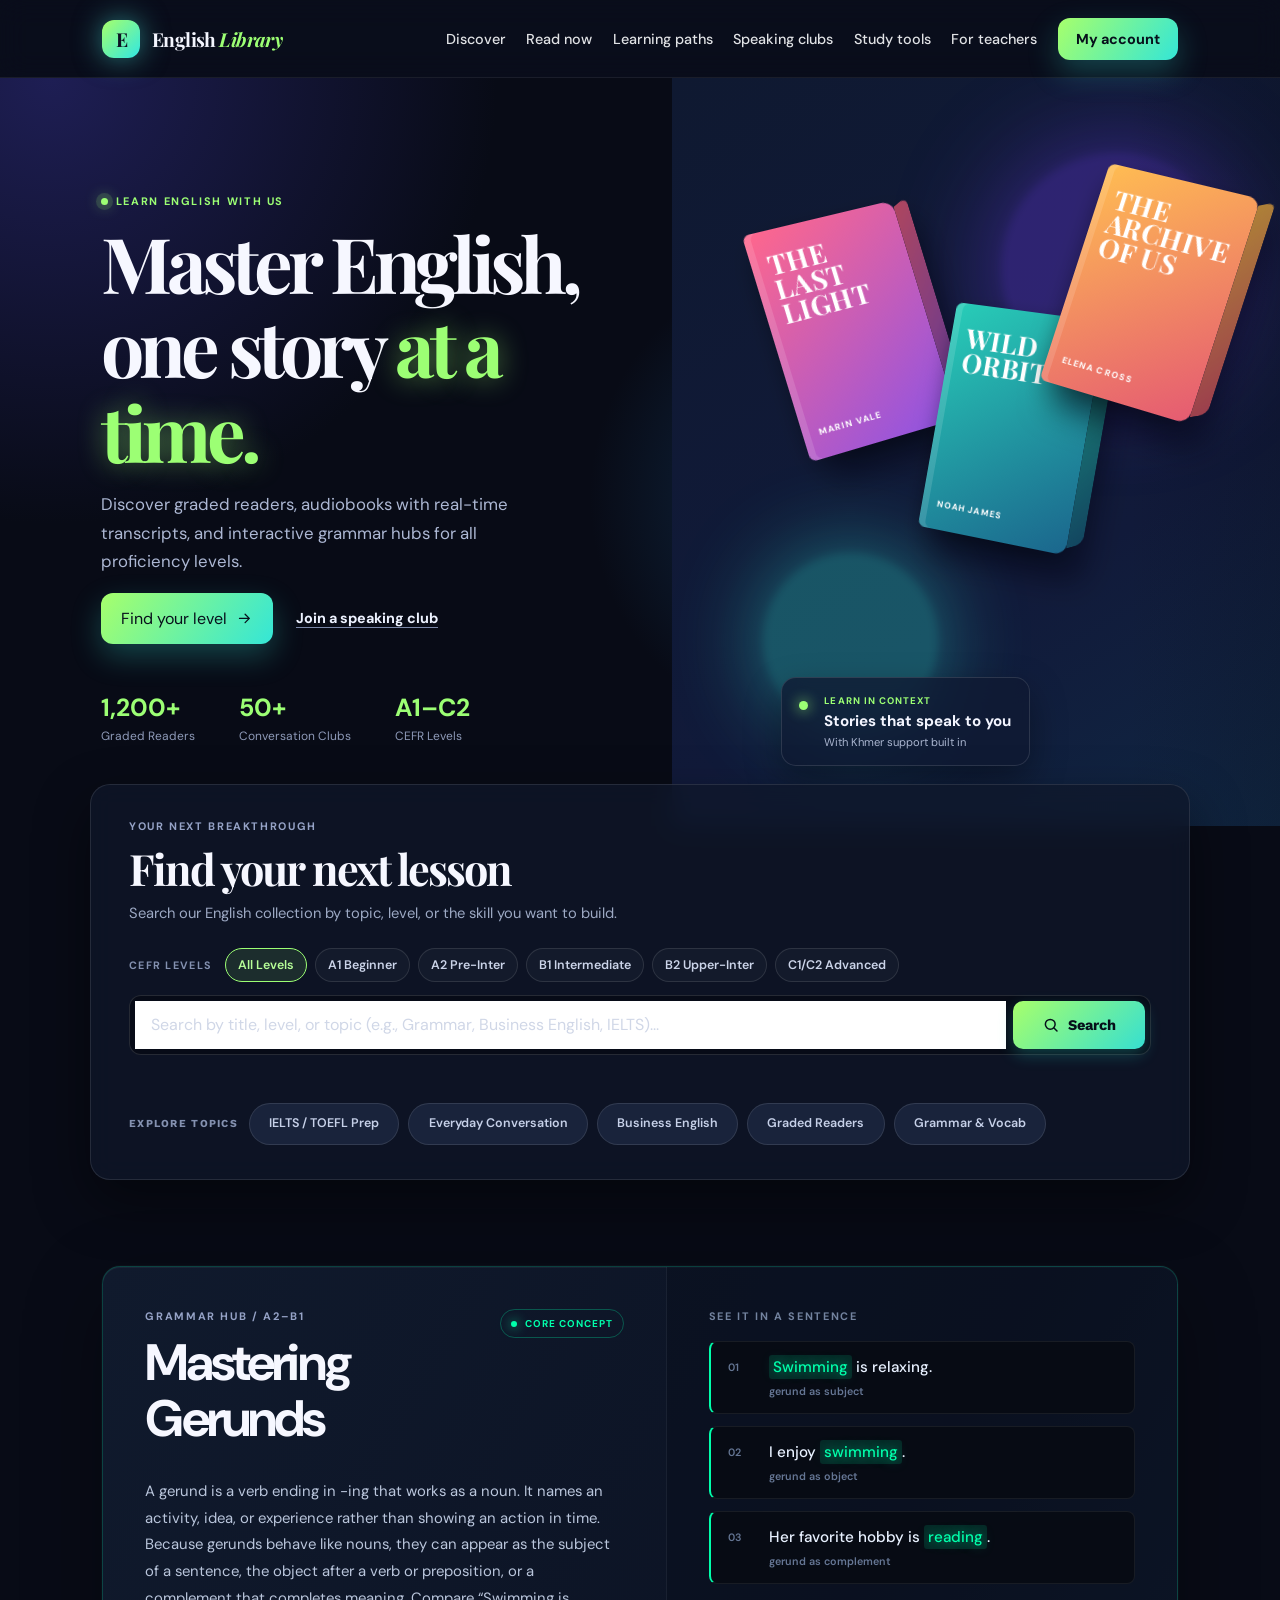
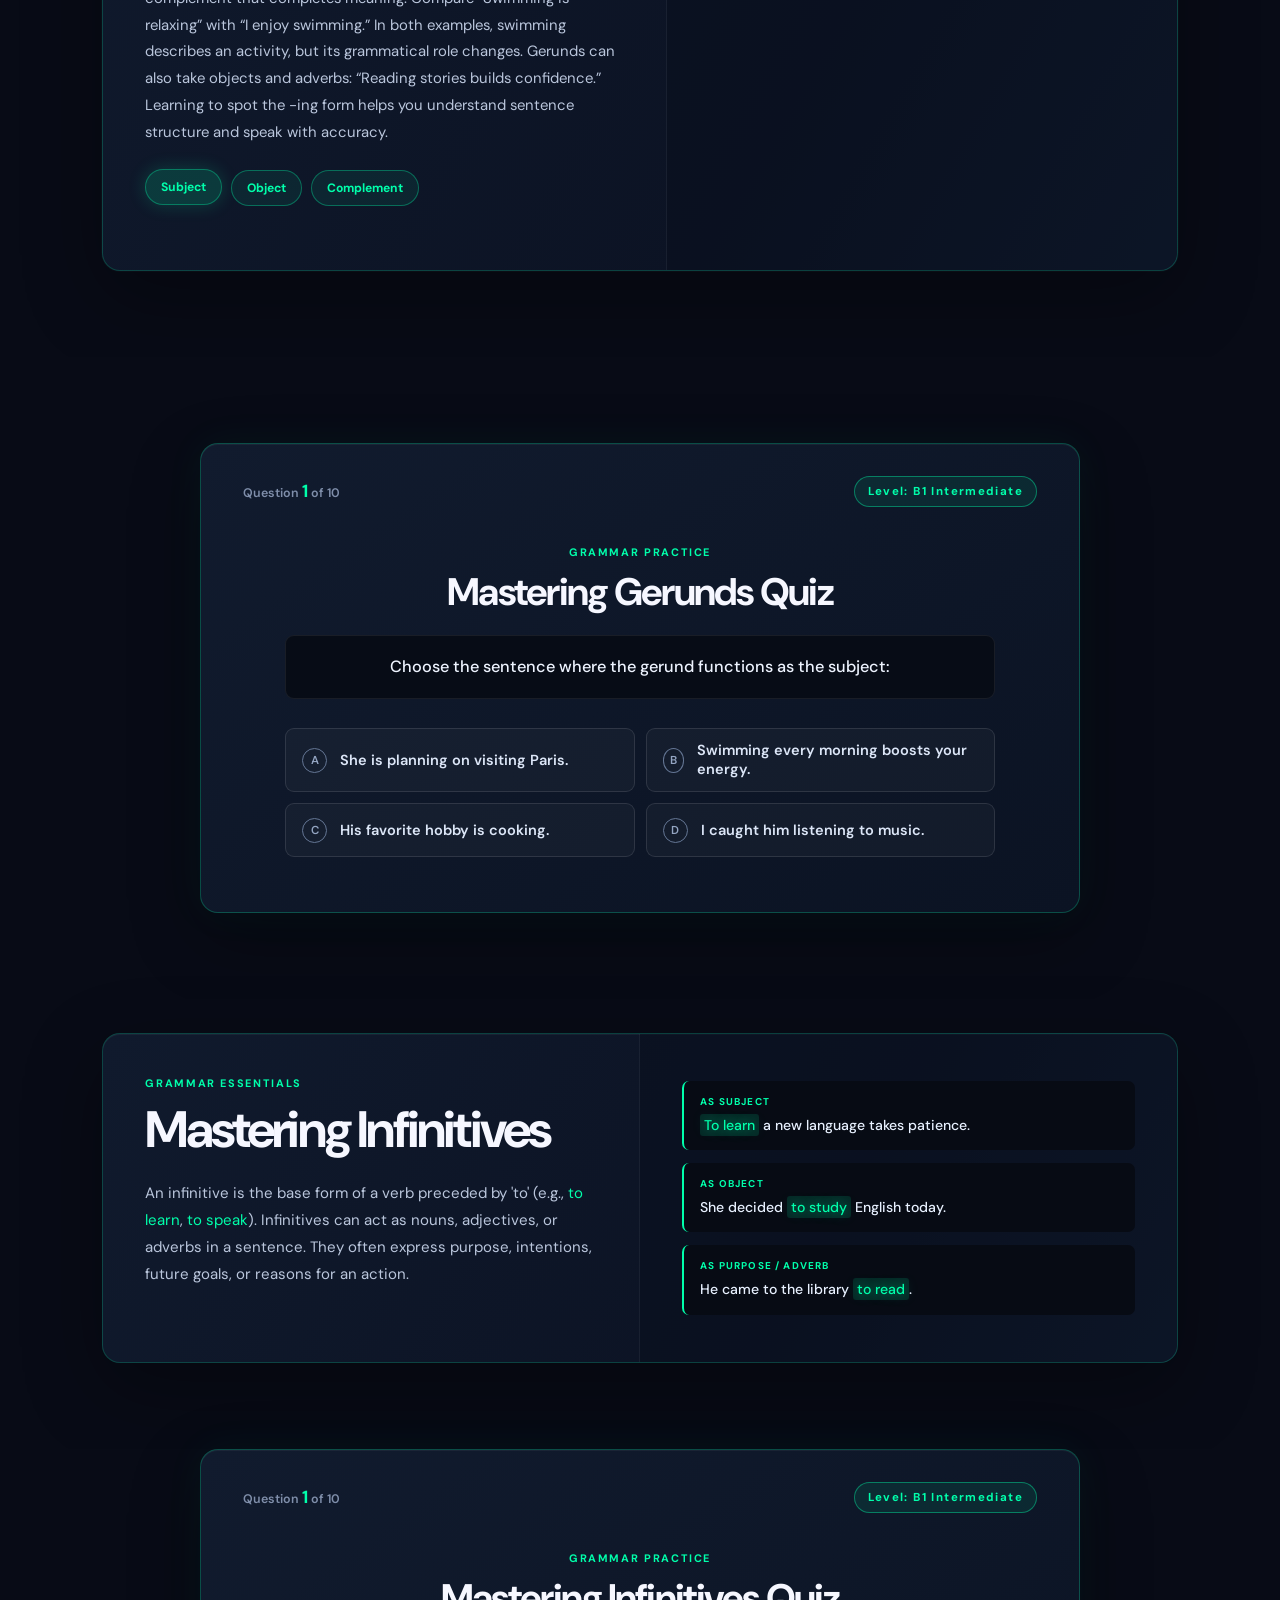
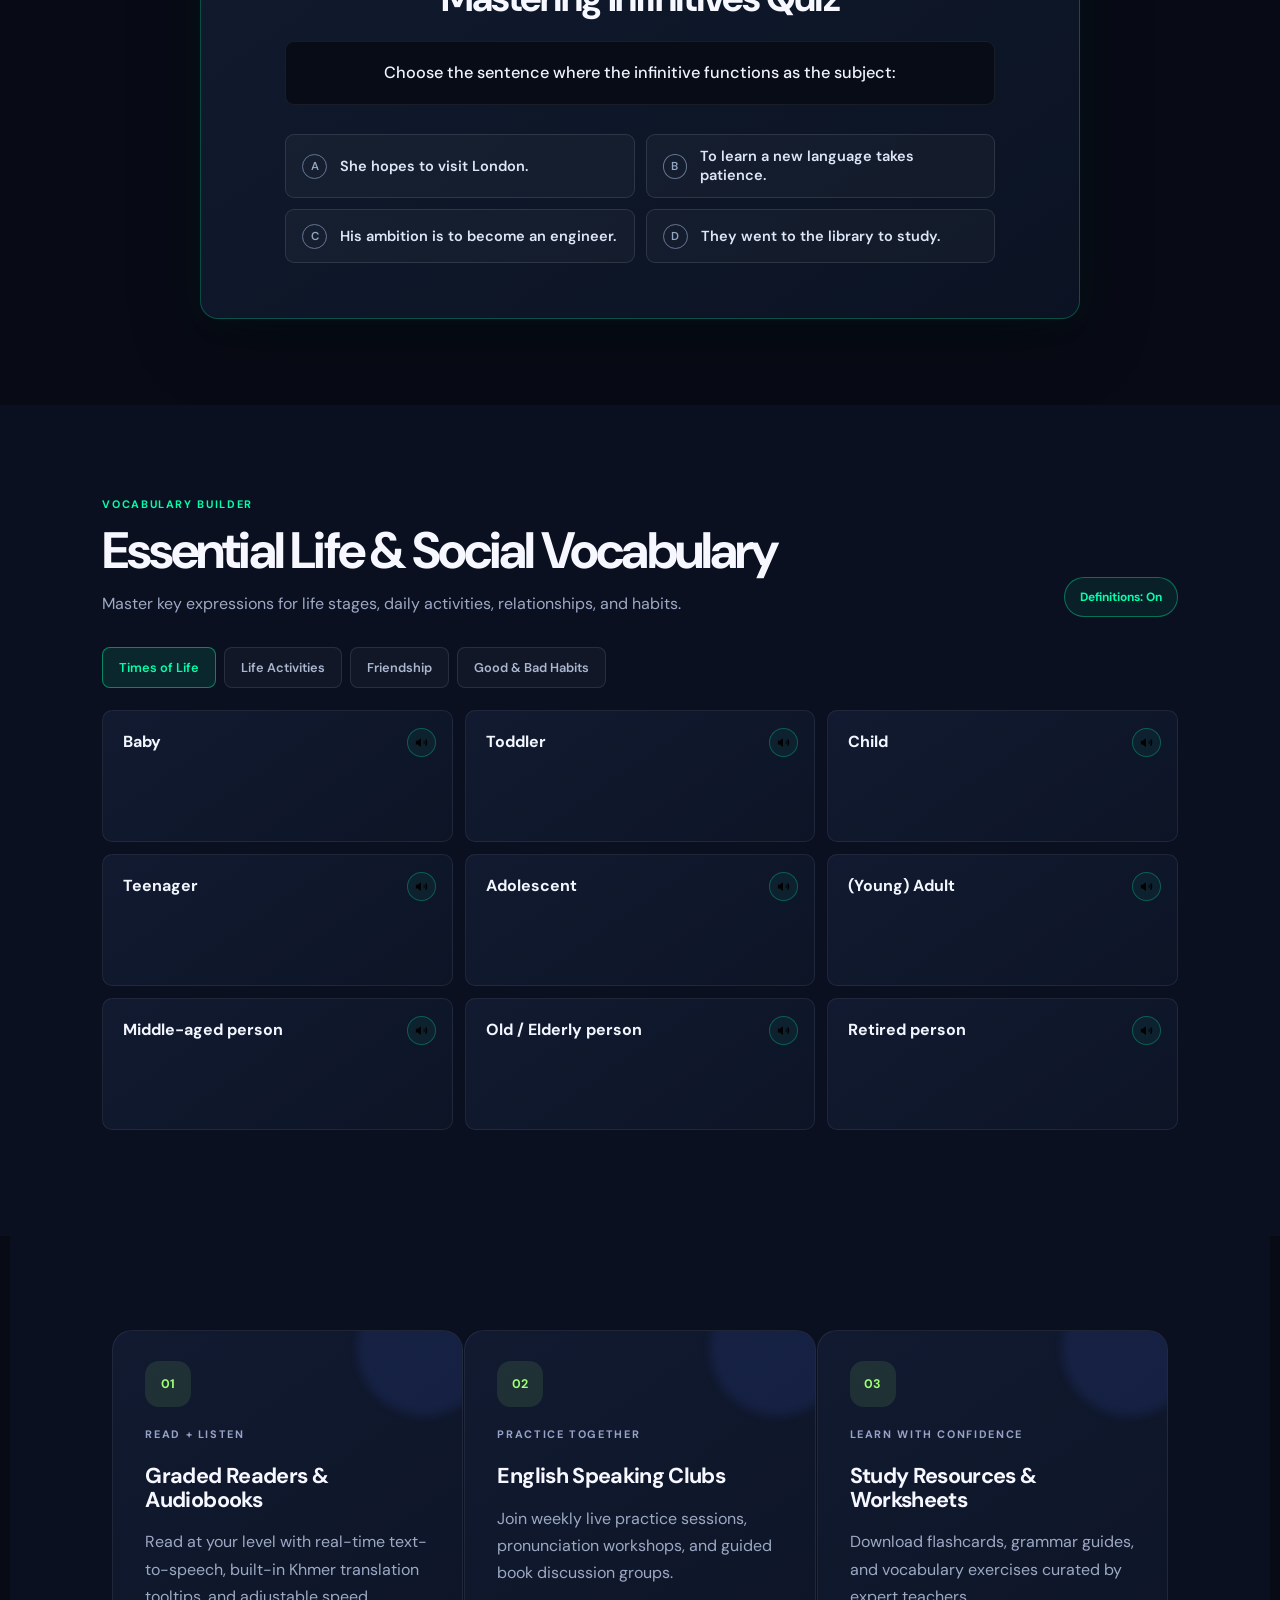
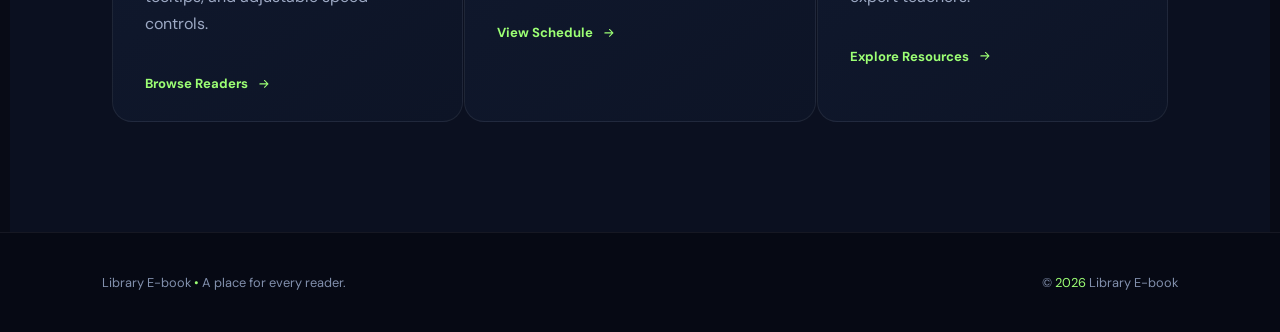
==== commit 8bd0d5ce: "Add new feature" ====
--- a/index.html
+++ b/index.html
@@ -3,8 +3,8 @@
 <head>
   <meta charset="UTF-8">
   <meta name="viewport" content="width=device-width, initial-scale=1.0">
-  <meta name="description" content="Library E-book — borrow, read, and manage your digital library">
-  <title>Library E-book</title>
+  <meta name="description" content="English Learning E-Book Library for learners in Cambodia">
+  <title>Learn English | E-Book Library</title>
   <link rel="preconnect" href="https://fonts.googleapis.com">
   <link rel="preconnect" href="https://fonts.gstatic.com" crossorigin>
   <link href="https://fonts.googleapis.com/css2?family=DM+Sans:wght@400;500;600;700&family=Inter:wght@400;500;600;700&family=Kantumruy+Pro:wght@400;500;600;700&family=Playfair+Display:wght@600;700&display=swap" rel="stylesheet">
@@ -13,16 +13,17 @@
 <body>
   <header class="site-header">
     <a class="brand" href="#home" aria-label="Library E-book home">
-      <span class="brand-mark">L</span>
-      <span>Library <i>E-book</i></span>
+      <span class="brand-mark">E</span>
+      <span class="logo-text">English <i>Library</i></span>
     </a>
     <button class="menu-button" aria-label="Open navigation" aria-expanded="false"><svg class="icon icon-menu" viewBox="0 0 24 24" aria-hidden="true"><path d="M4 7h16M4 12h16M4 17h16"/></svg></button>
     <nav class="nav-links" aria-label="Main navigation">
       <a href="#discover">Discover</a>
       <a href="read.html">Read now</a>
-      <a href="order.html">Reserve a book</a>
-      <a href="#events">Events</a>
-      <a href="#visit">Visit us</a>
+      <a href="#discover">Learning paths</a>
+      <a href="#events">Speaking clubs</a>
+      <a href="#discover">Study tools</a>
+      <a href="#discover">For teachers</a>
       <a class="nav-login" href="#signin">My account</a>
     </nav>
   </header>
@@ -30,60 +31,202 @@
   <main id="home">
     <section class="hero">
       <div class="hero-copy">
-        <p class="eyebrow hero-badge"><span></span> YOUR NEIGHBORHOOD LIBRARY</p>
-        <h1>Every story<br>starts <em>here.</em></h1>
-        <p class="hero-text">Find your next favorite read, a peaceful place to learn, and a community that shares your curiosity.</p>
+        <p class="eyebrow hero-badge"><span></span> LEARN ENGLISH WITH US</p>
+        <h1>Master English,<br>one story <em>at a time.</em></h1>
+        <p class="hero-text">Discover graded readers, audiobooks with real-time transcripts, and interactive grammar hubs for all proficiency levels.</p>
         <div class="hero-actions">
-          <a class="button button-dark" href="#discover">Explore the collection <svg class="icon icon-arrow" viewBox="0 0 24 24" aria-hidden="true"><path d="M5 12h14M13 6l6 6-6 6"/></svg></a>
-          <a class="text-link" href="#visit">Plan your visit</a>
-        </div>
-        <div class="hero-stats"><div><strong>48k+</strong><span>books &amp; e-books</span></div><div><strong>120+</strong><span>community events</span></div></div>
+          <a class="button button-dark" href="#discover">Find your level <svg class="icon icon-arrow" viewBox="0 0 24 24" aria-hidden="true"><path d="M5 12h14M13 6l6 6-6 6"/></svg></a>
+          <a class="text-link" href="#events">Join a speaking club</a>
+        </div>
+        <div class="hero-stats"><div><strong>1,200+</strong><span>Graded Readers</span></div><div><strong>50+</strong><span>Conversation Clubs</span></div><div><strong>A1–C2</strong><span>CEFR Levels</span></div></div>
       </div>
       <div class="hero-art neon-shelf" aria-label="Floating featured books">
         <div class="neon-orb orb-one"></div><div class="neon-orb orb-two"></div>
         <div class="floating-book float-one"><span>THE<br>LAST<br>LIGHT</span><small>MARIN VALE</small></div>
         <div class="floating-book float-two"><span>WILD<br>ORBIT</span><small>NOAH JAMES</small></div>
         <div class="floating-book float-three"><span>THE<br>ARCHIVE<br>OF US</span><small>ELENA CROSS</small></div>
-        <div class="now-reading"><i></i><span>NOW TRENDING</span><strong>The Last Light</strong><small>12.4k readers this week</small></div>
+        <div class="now-reading"><i></i><span>LEARN IN CONTEXT</span><strong>Stories that speak to you</strong><small>With Khmer support built in</small></div>
       </div>
     </section>
 
     <section class="search-panel" id="discover">
       <div>
-        <p class="eyebrow">WHAT WILL YOU DISCOVER?</p>
-        <h2>Search our shelves</h2>
-        <p class="search-subtitle">Search books, authors, or topics from our digital collection.</p>
+        <p class="eyebrow">YOUR NEXT BREAKTHROUGH</p>
+        <h2>Find your next lesson</h2>
+        <p class="search-subtitle">Search our English collection by topic, level, or the skill you want to build.</p>
+      </div>
+      <div class="level-filters" role="group" aria-label="Filter by CEFR level">
+        <span class="filter-label">CEFR LEVELS</span>
+        <button class="level-pill active" type="button" data-level="all">All Levels</button>
+        <button class="level-pill" type="button" data-level="a1">A1 Beginner</button>
+        <button class="level-pill" type="button" data-level="a2">A2 Pre-Inter</button>
+        <button class="level-pill" type="button" data-level="b1">B1 Intermediate</button>
+        <button class="level-pill" type="button" data-level="b2">B2 Upper-Inter</button>
+        <button class="level-pill" type="button" data-level="advanced">C1/C2 Advanced</button>
       </div>
       <form class="search-form" id="searchForm">
-        <label class="sr-only" for="searchInput">Search books, authors, or topics</label>
-        <input id="searchInput" type="search" lang="km" placeholder="ស្វែងរកសៀវភៅ ឬអ្នកនិពន្ធ... / Search titles, authors, or topics...">
-        <button type="submit" aria-label="ស្វែងរក / Search"><svg class="icon icon-search" viewBox="0 0 24 24" aria-hidden="true"><circle cx="11" cy="11" r="6.5"/><path d="m16 16 4 4"/></svg><span lang="km">ស្វែងរក</span></button>
+        <label class="sr-only" for="searchInput">Search by title, level, or topic</label>
+        <input id="searchInput" type="search" placeholder="Search by title, level, or topic (e.g., Grammar, Business English, IELTS)...">
+        <button type="submit" aria-label="Search"><svg class="icon icon-search" viewBox="0 0 24 24" aria-hidden="true"><circle cx="11" cy="11" r="6.5"/><path d="m16 16 4 4"/></svg><span>Search</span></button>
       </form>
       <p class="search-message" id="searchMessage" aria-live="polite"></p>
-      <div class="quick-topics"><span>ស្វែងរកតាមប្រភេទ / Browse topics:</span><button class="tag-chip" type="button" lang="km">ភាសាខ្មែរ</button><button class="tag-chip" type="button" lang="km">ប្រវត្តិសាស្ត្រកម្ពុជា</button><button class="tag-chip" type="button" lang="km">រឿងព្រេង</button><button class="tag-chip" type="button" lang="km">Mystery / អាថ៌កំបាំង</button></div>
+      <div class="quick-topics"><span>EXPLORE TOPICS</span><button class="tag-chip" type="button">IELTS / TOEFL Prep</button><button class="tag-chip" type="button">Everyday Conversation</button><button class="tag-chip" type="button">Business English</button><button class="tag-chip" type="button">Graded Readers</button><button class="tag-chip" type="button">Grammar &amp; Vocab</button></div>
+    </section>
+
+    <section class="grammar-section" id="grammar" aria-labelledby="grammarHeading">
+      <div class="grammar-card">
+        <div class="grammar-content">
+          <div class="grammar-heading-row">
+            <div>
+              <p class="eyebrow">GRAMMAR HUB / A2–B1</p>
+              <h2 id="grammarHeading">Mastering Gerunds</h2>
+            </div>
+            <span class="grammar-status"><i></i> CORE CONCEPT</span>
+          </div>
+          <p class="grammar-definition">A gerund is a verb ending in -ing that works as a noun. It names an activity, idea, or experience rather than showing an action in time. Because gerunds behave like nouns, they can appear as the subject of a sentence, the object after a verb or preposition, or a complement that completes meaning. Compare “Swimming is relaxing” with “I enjoy swimming.” In both examples, swimming describes an activity, but its grammatical role changes. Gerunds can also take objects and adverbs: “Reading stories builds confidence.” Learning to spot the -ing form helps you understand sentence structure and speak with accuracy.</p>
+          <div class="grammar-roles" aria-label="Gerund grammar roles">
+            <button class="role-badge active" type="button" data-role="subject">Subject</button>
+            <button class="role-badge" type="button" data-role="object">Object</button>
+            <button class="role-badge" type="button" data-role="complement">Complement</button>
+          </div>
+        </div>
+        <div class="grammar-examples">
+          <p class="eyebrow">SEE IT IN A SENTENCE</p>
+          <div class="code-callout" data-example-role="subject">
+            <span class="code-number">01</span>
+            <code><mark>Swimming</mark> is relaxing.</code>
+            <small>gerund as subject</small>
+          </div>
+          <div class="code-callout" data-example-role="object">
+            <span class="code-number">02</span>
+            <code>I enjoy <mark>swimming</mark>.</code>
+            <small>gerund as object</small>
+          </div>
+          <div class="code-callout" data-example-role="complement">
+            <span class="code-number">03</span>
+            <code>Her favorite hobby is <mark>reading</mark>.</code>
+            <small>gerund as complement</small>
+          </div>
+        </div>
+      </div>
+    </section>
+
+    <section class="quiz-section" id="quiz" aria-labelledby="quizHeading">
+      <div class="quiz-card">
+        <div class="quiz-topline">
+          <span class="quiz-progress">Question <b>1</b> of 10</span>
+          <span class="quiz-level">Level: B1 Intermediate</span>
+        </div>
+        <div class="quiz-question">
+          <p class="eyebrow">GRAMMAR PRACTICE</p>
+          <h2 id="quizHeading">Mastering Gerunds Quiz</h2>
+          <p class="question-prompt">Choose the sentence where the gerund functions as the subject:</p>
+        </div>
+        <div class="quiz-options" role="group" aria-label="Answer choices">
+          <button class="quiz-option" type="button" data-answer="She is planning on visiting Paris."><span>A</span> She is planning on visiting Paris.</button>
+          <button class="quiz-option" type="button" data-answer="Swimming every morning boosts your energy."><span>B</span> Swimming every morning boosts your energy.</button>
+          <button class="quiz-option" type="button" data-answer="His favorite hobby is cooking."><span>C</span> His favorite hobby is cooking.</button>
+          <button class="quiz-option" type="button" data-answer="I caught him listening to music."><span>D</span> I caught him listening to music.</button>
+        </div>
+        <div class="quiz-feedback" id="quizFeedback" aria-live="polite" hidden>
+          <span class="feedback-icon" aria-hidden="true">✓</span>
+          <div><strong>Correct answer</strong><small>“Swimming” is the subject of the sentence.</small></div>
+        </div>
+        <button class="quiz-next" id="quizNext" type="button" hidden>Next question <span aria-hidden="true">→</span></button>
+        <div class="quiz-summary" id="quizSummary" aria-live="polite" hidden>
+          <p class="eyebrow">QUIZ COMPLETE</p>
+          <h3>Gerund practice complete.</h3>
+          <div class="summary-stats"><div><strong id="quizScore">0 / 10</strong><span>Total score</span></div><div><strong id="quizAccuracy">0%</strong><span>Accuracy</span></div></div>
+          <button class="quiz-retry" id="quizRetry" type="button">Retry Quiz <span aria-hidden="true">↻</span></button>
+        </div>
+      </div>
+    </section>
+
+    <section class="infinitive-section" id="infinitives" aria-labelledby="infinitiveHeading">
+      <div class="infinitive-card">
+        <div class="infinitive-overview">
+          <p class="eyebrow">GRAMMAR ESSENTIALS</p>
+          <h2 id="infinitiveHeading">Mastering Infinitives</h2>
+          <p>An infinitive is the base form of a verb preceded by 'to' (e.g., <em>to learn</em>, <em>to speak</em>). Infinitives can act as nouns, adjectives, or adverbs in a sentence. They often express purpose, intentions, future goals, or reasons for an action.</p>
+        </div>
+        <div class="infinitive-examples" aria-label="Infinitive examples">
+          <div><span>AS SUBJECT</span><code><mark>To learn</mark> a new language takes patience.</code></div>
+          <div><span>AS OBJECT</span><code>She decided <mark>to study</mark> English today.</code></div>
+          <div><span>AS PURPOSE / ADVERB</span><code>He came to the library <mark>to read</mark>.</code></div>
+        </div>
+      </div>
+    </section>
+
+    <section class="infinitive-quiz-section" id="infinitiveQuiz" aria-labelledby="infinitiveQuizHeading">
+      <div class="quiz-card infinitive-quiz-card">
+        <div class="quiz-topline">
+          <span class="infinitive-quiz-progress">Question <b>1</b> of 10</span>
+          <span class="quiz-level">Level: B1 Intermediate</span>
+        </div>
+        <div class="quiz-question infinitive-quiz-question">
+          <p class="eyebrow">GRAMMAR PRACTICE</p>
+          <h2 id="infinitiveQuizHeading">Mastering Infinitives Quiz</h2>
+          <p class="infinitive-question-prompt">Choose the sentence where the infinitive functions as the subject:</p>
+        </div>
+        <div class="quiz-options infinitive-quiz-options" role="group" aria-label="Infinitive quiz answer choices">
+          <button class="quiz-option infinitive-option" type="button"><span>A</span> She hopes to visit London.</button>
+          <button class="quiz-option infinitive-option" type="button"><span>B</span> To learn a new language takes patience.</button>
+          <button class="quiz-option infinitive-option" type="button"><span>C</span> His ambition is to become an engineer.</button>
+          <button class="quiz-option infinitive-option" type="button"><span>D</span> They went to the library to study.</button>
+        </div>
+        <div class="quiz-feedback infinitive-quiz-feedback" aria-live="polite" hidden>
+          <span class="feedback-icon" aria-hidden="true">✓</span>
+          <div><strong>Correct answer</strong><small>“To learn a new language” is the subject of the sentence.</small></div>
+        </div>
+        <button class="quiz-next infinitive-quiz-next" type="button" hidden>Next question <span aria-hidden="true">→</span></button>
+        <div class="quiz-summary infinitive-quiz-summary" aria-live="polite" hidden>
+          <p class="eyebrow">QUIZ COMPLETE</p>
+          <h3>Infinitive practice complete.</h3>
+          <div class="summary-stats"><div><strong class="infinitive-score">0 / 10</strong><span>Total score</span></div><div><strong class="infinitive-accuracy">0%</strong><span>Accuracy</span></div></div>
+          <button class="quiz-retry infinitive-quiz-retry" type="button">Retry Quiz <span aria-hidden="true">↻</span></button>
+        </div>
+      </div>
+    </section>
+
+    <section class="vocabulary-section" id="vocabulary" aria-labelledby="vocabularyHeading">
+      <header class="vocabulary-header">
+        <div>
+          <p class="eyebrow">VOCABULARY BUILDER</p>
+          <h2 id="vocabularyHeading">Essential Life &amp; Social Vocabulary</h2>
+          <p>Master key expressions for life stages, daily activities, relationships, and habits.</p>
+        </div>
+        <button class="definition-toggle" id="definitionToggle" type="button" aria-pressed="true">Definitions: On</button>
+      </header>
+      <div class="vocabulary-tabs" role="tablist" aria-label="Vocabulary categories">
+        <button class="vocabulary-tab active" type="button" role="tab" aria-selected="true" data-vocabulary-category="life">Times of Life</button>
+        <button class="vocabulary-tab" type="button" role="tab" aria-selected="false" data-vocabulary-category="activities">Life Activities</button>
+        <button class="vocabulary-tab" type="button" role="tab" aria-selected="false" data-vocabulary-category="friendship">Friendship</button>
+        <button class="vocabulary-tab" type="button" role="tab" aria-selected="false" data-vocabulary-category="habits">Good &amp; Bad Habits</button>
+      </div>
+      <div class="vocabulary-grid" id="vocabularyGrid" role="tabpanel" aria-live="polite"></div>
     </section>
 
     <section class="features" id="events">
       <article>
         <span class="feature-icon">01</span>
-        <p class="eyebrow">TRENDING NOW</p>
-        <h3>Fresh on the shelf</h3>
-        <p>Browse staff picks, new arrivals, and stories everyone is talking about.</p>
-        <a href="read.html">Start reading <svg class="icon icon-arrow" viewBox="0 0 24 24" aria-hidden="true"><path d="M5 12h14M13 6l6 6-6 6"/></svg></a>
+        <p class="eyebrow">READ + LISTEN</p>
+        <h3>Graded Readers &amp; Audiobooks</h3>
+        <p>Read at your level with real-time text-to-speech, built-in Khmer translation tooltips, and adjustable speed controls.</p>
+        <a href="read.html">Browse Readers <svg class="icon icon-arrow" viewBox="0 0 24 24" aria-hidden="true"><path d="M5 12h14M13 6l6 6-6 6"/></svg></a>
       </article>
       <article>
         <span class="feature-icon">02</span>
-        <p class="eyebrow">COMMUNITY FAVOURITE</p>
-        <h3>Make something wonderful</h3>
-        <p>Join conversations, book clubs, and workshops from our reader community.</p>
-        <a href="#calendar">View events <svg class="icon icon-arrow" viewBox="0 0 24 24" aria-hidden="true"><path d="M5 12h14M13 6l6 6-6 6"/></svg></a>
+        <p class="eyebrow">PRACTICE TOGETHER</p>
+        <h3>English Speaking Clubs</h3>
+        <p>Join weekly live practice sessions, pronunciation workshops, and guided book discussion groups.</p>
+        <a href="#calendar">View Schedule <svg class="icon icon-arrow" viewBox="0 0 24 24" aria-hidden="true"><path d="M5 12h14M13 6l6 6-6 6"/></svg></a>
       </article>
       <article id="visit">
         <span class="feature-icon">03</span>
-        <p class="eyebrow">VISIT THE LIBRARY</p>
-        <h3>Your favorite corner</h3>
-        <p>Open every day with helpful people, warm spaces, and endless possibilities.</p>
-        <a href="#hours">Find hours &amp; directions <svg class="icon icon-arrow" viewBox="0 0 24 24" aria-hidden="true"><path d="M5 12h14M13 6l6 6-6 6"/></svg></a>
+        <p class="eyebrow">LEARN WITH CONFIDENCE</p>
+        <h3>Study Resources &amp; Worksheets</h3>
+        <p>Download flashcards, grammar guides, and vocabulary exercises curated by expert teachers.</p>
+        <a href="#discover">Explore Resources <svg class="icon icon-arrow" viewBox="0 0 24 24" aria-hidden="true"><path d="M5 12h14M13 6l6 6-6 6"/></svg></a>
       </article>
     </section>
   </main>
@@ -97,7 +240,7 @@
 
       <header class="account-header">
         <h2 id="signinHeading">Welcome back</h2>
-        <p class="account-lead">Sign in to manage your loans and saved books.</p>
+        <p class="account-lead">Sign in to manage your loans, travel books, stories, and saved titles.</p>
       </header>
 
       <div class="sso-group" role="group" aria-label="Sign in with a provider">
--- a/style.css
+++ b/style.css
@@ -42,7 +42,10 @@
 
 #signin.account {
   min-height: calc(100vh - 78px);
-  padding: 2.5rem 1.5rem;
+  position: relative;
+  z-index: 1;
+  isolation: isolate;
+  padding: clamp(3rem, 7vh, 5.5rem) 1.5rem 3rem;
   background:
     radial-gradient(circle at 82% 0%, rgba(52, 211, 153, 0.16), transparent 34%),
     radial-gradient(circle at 8% 100%, rgba(167, 255, 107, 0.1), transparent 30%),
@@ -67,6 +70,28 @@
   font-family: "Inter", "DM Sans", Arial, sans-serif;
 }
 
+.logo-text {
+  display: inline-block;
+  white-space: nowrap;
+}
+
+html {
+  scroll-padding-top: 96px;
+}
+
+body:has(#home) .site-header {
+  position: sticky;
+  z-index: 30;
+  isolation: isolate;
+}
+
+body:has(#home) .nav-links {
+  display: flex;
+  align-items: center;
+  gap: clamp(0.8rem, 1.6vw, 1.5rem);
+  white-space: nowrap;
+}
+
 #signin .account-card input,
 #signin .account-card button,
 #signin .account-card a,
@@ -131,7 +156,7 @@
   min-height: 48px;
   padding: 0.7rem 1rem;
   border: 1px solid #cbd5e1;
-  border-radius: 12px;
+  border-radius: 999px;
   background: #ffffff;
   color: #0f172a;
   font-size: 0.92rem;
@@ -153,24 +178,31 @@
   border-color: #34d399;
   box-shadow: 0 0 0 4px rgba(52, 211, 153, 0.28);
 }
-#signin .sso-apple {
+#signin .sso-button[data-sso="apple"] {
   border-color: #0f172a;
   background: #0f172a;
   color: #f8fafc;
 }
-#signin .sso-apple:hover {
+#signin .sso-button[data-sso="apple"]:hover {
   background: #1e293b;
   border-color: #1e293b;
   box-shadow: 0 10px 20px rgba(15, 23, 42, 0.22);
 }
-#signin .sso-logo {
+#signin .sso-logo-wrap {
+  display: inline-grid;
+  place-items: center;
   width: 18px;
   height: 18px;
   flex: 0 0 auto;
 }
-#signin .sso-logo-apple {
-  width: 16px;
-  height: 16px;
+#signin .sso-logo-wrap svg {
+  display: block;
+  width: 100%;
+  height: 100%;
+}
+#signin .sso-button[data-sso="apple"] .sso-logo-wrap {
+  width: 17px;
+  height: 17px;
 }
 
 #signin .auth-divider {
@@ -182,7 +214,7 @@
   font-size: 0.78rem;
   font-weight: 600;
   letter-spacing: 0.08em;
-  text-transform: uppercase;
+  text-transform: none;
 }
 #signin .auth-divider::before,
 #signin .auth-divider::after {
@@ -306,12 +338,13 @@
   align-items: center;
   justify-content: space-between;
   gap: 0.75rem 1rem;
-  flex-wrap: wrap;
+  flex-wrap: nowrap;
   margin: 0.15rem 0 1.15rem;
 }
 #signin .remember {
   display: inline-flex;
   align-items: center;
+  min-width: 0;
   gap: 0.55rem;
   color: #1e293b;
   font-size: 0.82rem;
@@ -319,6 +352,10 @@
   line-height: 1.4;
   cursor: pointer;
   user-select: none;
+}
+#signin .remember span,
+#signin .forgot-password {
+  white-space: nowrap;
 }
 #signin .remember input {
   appearance: none;
@@ -431,8 +468,14 @@
 }
 
 @media (max-width: 767px) {
+  body:has(#home) .nav-links {
+    display: none;
+  }
+  body:has(#home) .nav-links.open {
+    display: flex;
+  }
   #signin.account {
-    padding: 1.15rem 1rem 2rem;
+    padding: 2rem 1rem 2.5rem;
     min-height: calc(100vh - 78px);
   }
   #signin .account-card {
@@ -440,8 +483,803 @@
     border-radius: 18px;
   }
   #signin .form-options {
-    align-items: flex-start;
-    flex-direction: column;
+    gap: 0.5rem;
+  }
+  #signin .remember {
+    gap: 0.35rem;
+    font-size: 0.72rem;
+  }
+  #signin .forgot-password {
+    font-size: 0.72rem;
+  }
+}
+
+/* Key vocabulary builder */
+body:has(#home) .vocabulary-section {
+  padding: 92px 8% 106px;
+  background: #0b1020;
+}
+
+body:has(#home) .vocabulary-header {
+  display: flex;
+  align-items: end;
+  justify-content: space-between;
+  gap: 30px;
+  max-width: 1260px;
+  margin: 0 auto 30px;
+}
+
+body:has(#home) .vocabulary-header .eyebrow {
+  color: #00ffab;
+}
+
+body:has(#home) .vocabulary-header h2 {
+  margin-bottom: 12px;
+  font-family: "DM Sans", sans-serif;
+  font-size: clamp(2rem, 4vw, 3.4rem);
+  letter-spacing: -.055em;
+}
+
+body:has(#home) .vocabulary-header p:not(.eyebrow) {
+  margin: 0;
+  color: #9da9c4;
+  line-height: 1.6;
+}
+
+body:has(#home) .definition-toggle {
+  flex: 0 0 auto;
+  padding: 11px 15px;
+  border: 1px solid #00ffab5c;
+  border-radius: 999px;
+  background: #00ffab12;
+  color: #00ffab;
+  cursor: pointer;
+  font: 700 .75rem "DM Sans", sans-serif;
+  transition: background .2s ease, box-shadow .2s ease;
+}
+
+body:has(#home) .definition-toggle:hover,
+body:has(#home) .definition-toggle:focus-visible {
+  background: #00ffab24;
+  box-shadow: 0 0 18px #00ffab2e;
+}
+
+body:has(#home) .vocabulary-tabs {
+  display: flex;
+  gap: 8px;
+  max-width: 1260px;
+  margin: 0 auto 22px;
+  overflow-x: auto;
+  scrollbar-width: thin;
+}
+
+body:has(#home) .vocabulary-tab {
+  flex: 0 0 auto;
+  padding: 11px 16px;
+  border: 1px solid #ffffff1a;
+  border-radius: 8px;
+  background: #ffffff08;
+  color: #a9b7d0;
+  cursor: pointer;
+  font: 600 .8rem "DM Sans", sans-serif;
+  transition: border-color .2s ease, background .2s ease, color .2s ease;
+}
+
+body:has(#home) .vocabulary-tab:hover,
+body:has(#home) .vocabulary-tab:focus-visible,
+body:has(#home) .vocabulary-tab.active {
+  border-color: #00ffab70;
+  background: #00ffab19;
+  color: #00ffab;
+}
+
+body:has(#home) .vocabulary-grid {
+  display: grid;
+  grid-template-columns: repeat(3, minmax(0, 1fr));
+  gap: 12px;
+  max-width: 1260px;
+  margin: 0 auto;
+}
+
+body:has(#home) .vocabulary-card {
+  position: relative;
+  min-height: 132px;
+  padding: 20px 52px 18px 20px;
+  border: 1px solid #ffffff12;
+  border-radius: 10px;
+  background: linear-gradient(145deg, #111a30, #0d1426);
+  transition: border-color .22s ease, background .22s ease, transform .22s ease, box-shadow .22s ease;
+}
+
+body:has(#home) .vocabulary-card:hover,
+body:has(#home) .vocabulary-card:focus-within {
+  border-color: #00ffab73;
+  background: linear-gradient(145deg, #12243a, #0d1829);
+  box-shadow: 0 10px 30px #00ffab0d;
+  transform: translateY(-2px);
+}
+
+body:has(#home) .vocabulary-term {
+  display: block;
+  color: #f2f6ff;
+  font: 700 1rem "DM Sans", sans-serif;
+  line-height: 1.35;
+}
+
+body:has(#home) .vocabulary-definition {
+  max-height: 0;
+  margin: 0;
+  overflow: hidden;
+  color: #9daec9;
+  font: 400 .78rem "DM Sans", sans-serif;
+  line-height: 1.55;
+  opacity: 0;
+  transition: max-height .25s ease, margin .25s ease, opacity .25s ease;
+}
+
+body:has(#home) .vocabulary-card:hover .vocabulary-definition,
+body:has(#home) .vocabulary-card:focus-within .vocabulary-definition,
+body:has(#home) .vocabulary-section.definitions-visible .vocabulary-definition {
+  max-height: 80px;
+  margin-top: 10px;
+  opacity: 1;
+}
+
+body:has(#home) .vocabulary-audio {
+  position: absolute;
+  top: 17px;
+  right: 16px;
+  display: grid;
+  width: 29px;
+  height: 29px;
+  place-items: center;
+  border: 1px solid #00ffab45;
+  border-radius: 50%;
+  background: #00ffab0d;
+  color: #00ffab;
+  cursor: pointer;
+  font-size: .88rem;
+  transition: background .2s ease, box-shadow .2s ease, transform .2s ease;
+}
+
+body:has(#home) .vocabulary-audio:hover,
+body:has(#home) .vocabulary-audio:focus-visible {
+  background: #00ffab28;
+  box-shadow: 0 0 16px #00ffab55;
+  transform: scale(1.08);
+}
+
+body:has(#home) .vocabulary-empty {
+  grid-column: 1 / -1;
+  color: #9da9c4;
+}
+
+@media (max-width: 900px) {
+  body:has(#home) .vocabulary-grid {
+    grid-template-columns: repeat(2, minmax(0, 1fr));
+  }
+}
+
+@media (max-width: 767px) {
+  body:has(#home) .vocabulary-section {
+    padding: 62px 20px 78px;
+  }
+
+  body:has(#home) .vocabulary-header {
+    display: block;
+  }
+
+  body:has(#home) .definition-toggle {
+    margin-top: 20px;
+  }
+
+  body:has(#home) .vocabulary-grid {
+    grid-template-columns: 1fr;
+  }
+}
+
+/* Infinitives grammar module */
+body:has(#home) .infinitive-section,
+body:has(#home) .infinitive-quiz-section {
+  padding: 34px 8% 86px;
+  background: #080b16;
+}
+
+body:has(#home) .infinitive-quiz-section {
+  padding-top: 0;
+}
+
+body:has(#home) .infinitive-card {
+  display: grid;
+  grid-template-columns: 1fr 1fr;
+  width: min(1120px, 100%);
+  min-height: 330px;
+  margin: 0 auto;
+  overflow: hidden;
+  border: 1px solid #00ffab30;
+  border-radius: 18px;
+  background: linear-gradient(120deg, #101a2d, #0c1324 66%, #111d31);
+  box-shadow: 0 26px 80px #00000052, inset 0 1px #ffffff0c;
+}
+
+body:has(#home) .infinitive-overview,
+body:has(#home) .infinitive-examples {
+  padding: 42px;
+}
+
+body:has(#home) .infinitive-overview {
+  border-right: 1px solid #ffffff0d;
+}
+
+body:has(#home) .infinitive-overview .eyebrow,
+body:has(#home) .infinitive-examples span {
+  color: #00ffab;
+}
+
+body:has(#home) .infinitive-overview h2 {
+  margin: 5px 0 22px;
+  font-family: "DM Sans", sans-serif;
+  font-size: clamp(2rem, 4vw, 3.2rem);
+  letter-spacing: -.055em;
+}
+
+body:has(#home) .infinitive-overview > p:not(.eyebrow) {
+  max-width: 570px;
+  margin: 0;
+  color: #bac6dc;
+  font-size: .94rem;
+  line-height: 1.8;
+}
+
+body:has(#home) .infinitive-overview em {
+  color: #00ffab;
+  font-style: normal;
+}
+
+body:has(#home) .infinitive-examples {
+  display: grid;
+  align-content: center;
+  gap: 13px;
+  background: #090f1c80;
+}
+
+body:has(#home) .infinitive-examples > div {
+  display: grid;
+  gap: 7px;
+  padding: 14px 16px;
+  border-left: 2px solid #00ffab;
+  border-radius: 7px;
+  background: #070b14;
+}
+
+body:has(#home) .infinitive-examples span {
+  font: 700 .62rem "DM Sans", sans-serif;
+  letter-spacing: .12em;
+}
+
+body:has(#home) .infinitive-examples code {
+  color: #e8f1ff;
+  font: 500 .88rem "DM Sans", sans-serif;
+  line-height: 1.5;
+}
+
+body:has(#home) .infinitive-examples mark {
+  padding: 2px 4px;
+  border-radius: 3px;
+  background: #00ffab1f;
+  color: #00ffab;
+  text-shadow: 0 0 12px #00ffab80;
+}
+
+body:has(#home) .infinitive-quiz-section .quiz-card {
+  border-color: #00ffab3d;
+}
+
+body:has(#home) .infinitive-quiz-progress {
+  color: #7f8eaa;
+  font: 600 .78rem "DM Sans", sans-serif;
+}
+
+body:has(#home) .infinitive-quiz-progress b {
+  color: #00ffab;
+  font-size: 1.1rem;
+}
+
+body:has(#home) .infinitive-quiz-question .eyebrow {
+  color: #00ffab;
+}
+
+body:has(#home) .infinitive-question-prompt {
+  margin: 0;
+  padding: 18px 20px;
+  border: 1px solid #ffffff12;
+  border-radius: 9px;
+  background: #070c16;
+  color: #eef4ff;
+  font: 500 1.02rem "DM Sans", sans-serif;
+  line-height: 1.6;
+}
+
+body:has(#home) .infinitive-quiz-feedback[hidden],
+body:has(#home) .infinitive-quiz-next[hidden],
+body:has(#home) .infinitive-quiz-summary[hidden] {
+  display: none;
+}
+
+@media (max-width: 767px) {
+  body:has(#home) .infinitive-section,
+  body:has(#home) .infinitive-quiz-section {
+    padding-right: 20px;
+    padding-left: 20px;
+  }
+
+  body:has(#home) .infinitive-section {
+    padding-top: 60px;
+  }
+
+  body:has(#home) .infinitive-card {
+    grid-template-columns: 1fr;
+  }
+
+  body:has(#home) .infinitive-overview,
+  body:has(#home) .infinitive-examples {
+    padding: 28px 22px;
+  }
+
+  body:has(#home) .infinitive-overview {
+    border-right: 0;
+    border-bottom: 1px solid #ffffff0d;
+  }
+}
+
+/* Vocabulary quiz widget */
+body:has(#home) .quiz-section {
+  padding: 86px 8%;
+  background: #080b16;
+}
+
+body:has(#home) .quiz-card {
+  width: min(880px, 100%);
+  min-height: 470px;
+  margin: 0 auto;
+  padding: 32px 42px 36px;
+  border: 1px solid #00ffab3d;
+  border-radius: 18px;
+  background: linear-gradient(145deg, #111b2e, #0b1323);
+  box-shadow: 0 25px 70px #00000052, 0 0 42px #00ffab0d, inset 0 1px #ffffff0c;
+}
+
+body:has(#home) .quiz-topline {
+  display: flex;
+  align-items: center;
+  justify-content: space-between;
+  margin-bottom: 38px;
+}
+
+body:has(#home) .quiz-progress {
+  color: #7f8eaa;
+  font: 600 .78rem "DM Sans", sans-serif;
+  letter-spacing: .06em;
+}
+
+body:has(#home) .quiz-progress b {
+  color: #00ffab;
+  font-size: 1.1rem;
+}
+
+body:has(#home) .quiz-progress {
+  letter-spacing: 0;
+}
+
+body:has(#home) .quiz-level {
+  padding: 7px 13px;
+  border: 1px solid #00ffab66;
+  border-radius: 999px;
+  background: #00ffab15;
+  color: #00ffab;
+  font: 700 .72rem "DM Sans", sans-serif;
+  letter-spacing: .12em;
+}
+
+body:has(#home) .quiz-question {
+  max-width: 710px;
+  margin: 0 auto 29px;
+  text-align: center;
+}
+
+body:has(#home) .quiz-question .eyebrow {
+  color: #00ffab;
+}
+
+body:has(#home) .quiz-question h2 {
+  margin-bottom: 22px;
+  font-family: "DM Sans", sans-serif;
+  font-size: clamp(1.7rem, 3.2vw, 2.4rem);
+  letter-spacing: -.045em;
+}
+
+body:has(#home) .question-prompt {
+  margin: 0;
+  padding: 18px 20px;
+  border: 1px solid #ffffff12;
+  border-radius: 9px;
+  background: #070c16;
+  color: #eef4ff;
+  font: 500 1.02rem "DM Sans", sans-serif;
+  line-height: 1.6;
+}
+
+body:has(#home) .quiz-options {
+  display: grid;
+  grid-template-columns: 1fr 1fr;
+  gap: 11px;
+  max-width: 710px;
+  margin: 0 auto;
+}
+
+body:has(#home) .quiz-option {
+  display: flex;
+  align-items: center;
+  gap: 13px;
+  min-height: 54px;
+  padding: 12px 16px;
+  border: 1px solid #ffffff1c;
+  border-radius: 9px;
+  background: #ffffff08;
+  color: #dce6f7;
+  cursor: pointer;
+  font: 600 .91rem "DM Sans", sans-serif;
+  text-align: left;
+  transition: border-color .2s ease, background .2s ease, color .2s ease, transform .2s ease;
+}
+
+body:has(#home) .quiz-option > span {
+  display: grid;
+  width: 25px;
+  height: 25px;
+  place-items: center;
+  border: 1px solid #647694;
+  border-radius: 50%;
+  color: #94a5c2;
+  font-size: .72rem;
+}
+
+body:has(#home) .quiz-option:hover,
+body:has(#home) .quiz-option:focus-visible {
+  border-color: #00ffab;
+  background: #00ffab12;
+  color: #ffffff;
+  transform: translateY(-2px);
+}
+
+body:has(#home) .quiz-option.is-correct {
+  border-color: #00ffab;
+  background: #00ffab1c;
+  color: #00ffab;
+}
+
+body:has(#home) .quiz-option.is-wrong {
+  border-color: #ff668066;
+  background: #ff66800f;
+  color: #ff9bad;
+}
+
+body:has(#home) .quiz-feedback {
+  display: flex;
+  align-items: flex-start;
+  gap: 12px;
+  max-width: 710px;
+  margin: 20px auto 0;
+  padding: 14px 16px;
+  border: 1px solid #00ffab47;
+  border-radius: 9px;
+  background: #00ffab0d;
+}
+
+body:has(#home) .quiz-feedback[hidden],
+body:has(#home) .quiz-next[hidden] {
+  display: none;
+}
+
+body:has(#home) .feedback-icon {
+  display: grid;
+  width: 24px;
+  height: 24px;
+  place-items: center;
+  border-radius: 50%;
+  background: #00ffab;
+  color: #071019;
+  font-weight: 800;
+}
+
+body:has(#home) .quiz-feedback strong,
+body:has(#home) .quiz-feedback small {
+  display: block;
+}
+
+body:has(#home) .quiz-feedback strong {
+  color: #00ffab;
+  font: 700 .83rem "DM Sans", sans-serif;
+}
+
+body:has(#home) .quiz-feedback small {
+  margin-top: 3px;
+  color: #aabbd4;
+  font: 400 .78rem "DM Sans", sans-serif;
+  line-height: 1.5;
+}
+
+body:has(#home) .quiz-next {
+  display: block;
+  margin: 19px auto 0;
+  padding: 10px 15px;
+  border: 0;
+  background: transparent;
+  color: #00ffab;
+  cursor: pointer;
+  font: 700 .82rem "DM Sans", sans-serif;
+}
+
+body:has(#home) .quiz-next:hover {
+  text-shadow: 0 0 15px #00ffab;
+}
+
+body:has(#home) .quiz-summary {
+  max-width: 520px;
+  margin: 25px auto 0;
+  padding: 28px;
+  border: 1px solid #00ffab45;
+  border-radius: 12px;
+  background: #00ffab0b;
+  text-align: center;
+}
+
+body:has(#home) .quiz-summary[hidden] {
+  display: none;
+}
+
+body:has(#home) .quiz-summary .eyebrow {
+  color: #00ffab;
+}
+
+body:has(#home) .quiz-summary h3 {
+  margin: 9px 0 23px;
+  font-family: "DM Sans", sans-serif;
+  font-size: 1.35rem;
+}
+
+body:has(#home) .summary-stats {
+  display: flex;
+  justify-content: center;
+  gap: 46px;
+}
+
+body:has(#home) .summary-stats div {
+  display: grid;
+  gap: 4px;
+}
+
+body:has(#home) .summary-stats strong {
+  color: #00ffab;
+  font: 700 1.5rem "DM Sans", sans-serif;
+}
+
+body:has(#home) .summary-stats span {
+  color: #8fa1bf;
+  font: 600 .7rem "DM Sans", sans-serif;
+  letter-spacing: .08em;
+  text-transform: uppercase;
+}
+
+body:has(#home) .quiz-retry {
+  margin-top: 23px;
+  padding: 11px 17px;
+  border: 1px solid #00ffab70;
+  border-radius: 8px;
+  background: #00ffab18;
+  color: #00ffab;
+  cursor: pointer;
+  font: 700 .82rem "DM Sans", sans-serif;
+}
+
+body:has(#home) .quiz-retry:hover {
+  background: #00ffab2b;
+  box-shadow: 0 0 20px #00ffab2e;
+}
+
+@media (max-width: 767px) {
+  body:has(#home) .quiz-section {
+    padding: 60px 20px;
+  }
+
+  body:has(#home) .quiz-card {
+    min-height: 0;
+    padding: 25px 20px 28px;
+  }
+
+  body:has(#home) .quiz-topline {
+    margin-bottom: 27px;
+  }
+
+  body:has(#home) .quiz-level {
+    font-size: .62rem;
+  }
+
+  body:has(#home) .quiz-options {
+    grid-template-columns: 1fr;
+  }
+}
+
+/* Grammar lesson widget */
+body:has(#home) .grammar-section {
+  padding: 86px 8%;
+  background: #080b16;
+}
+
+body:has(#home) .grammar-card {
+  display: grid;
+  grid-template-columns: 1.05fr .95fr;
+  width: min(1120px, 100%);
+  aspect-ratio: 16 / 9;
+  min-height: 0;
+  margin: 0 auto;
+  overflow: hidden;
+  border: 1px solid #00ffab30;
+  border-radius: 18px;
+  background: linear-gradient(120deg, #101a2d, #0c1324 66%, #111d31);
+  box-shadow: 0 0 0 1px #ffffff05, 0 26px 80px #00000052, inset 0 1px #ffffff0c;
+}
+
+body:has(#home) .grammar-content,
+body:has(#home) .grammar-examples {
+  padding: 42px;
+}
+
+body:has(#home) .grammar-content {
+  border-right: 1px solid #ffffff0d;
+}
+
+body:has(#home) .grammar-heading-row {
+  display: flex;
+  align-items: flex-start;
+  justify-content: space-between;
+  gap: 18px;
+}
+
+body:has(#home) .grammar-heading-row h2 {
+  margin-top: 3px;
+  font-family: "DM Sans", sans-serif;
+  font-size: clamp(2rem, 4vw, 3.2rem);
+  letter-spacing: -.055em;
+}
+
+body:has(#home) .grammar-status {
+  display: inline-flex;
+  align-items: center;
+  gap: 8px;
+  padding: 7px 10px;
+  border: 1px solid #00ffab47;
+  border-radius: 999px;
+  color: #00ffab;
+  font-size: .62rem;
+  font-weight: 700;
+  letter-spacing: .1em;
+  white-space: nowrap;
+}
+
+body:has(#home) .grammar-status i {
+  width: 6px;
+  height: 6px;
+  border-radius: 50%;
+  background: #00ffab;
+  box-shadow: 0 0 12px #00ffab;
+}
+
+body:has(#home) .grammar-definition {
+  max-width: 590px;
+  margin: 30px 0 25px;
+  color: #bac6dc;
+  font-size: .93rem;
+  line-height: 1.8;
+}
+
+body:has(#home) .grammar-roles {
+  display: flex;
+  flex-wrap: wrap;
+  gap: 9px;
+}
+
+body:has(#home) .role-badge {
+  padding: 9px 15px;
+  border: 1px solid #00ffab55;
+  border-radius: 999px;
+  background: #00ffab12;
+  color: #00ffab;
+  cursor: pointer;
+  font: 700 .76rem "DM Sans", sans-serif;
+  transition: background .2s ease, box-shadow .2s ease, transform .2s ease;
+}
+
+body:has(#home) .role-badge:hover,
+body:has(#home) .role-badge:focus-visible,
+body:has(#home) .role-badge.active {
+  background: #00ffab27;
+  box-shadow: 0 0 18px #00ffab2e;
+  transform: translateY(-1px);
+}
+
+body:has(#home) .grammar-examples {
+  background: #090f1c80;
+}
+
+body:has(#home) .grammar-examples > .eyebrow {
+  margin-bottom: 18px;
+  color: #73839f;
+}
+
+body:has(#home) .code-callout {
+  display: grid;
+  grid-template-columns: 28px 1fr;
+  gap: 7px 13px;
+  align-items: center;
+  margin: 12px 0;
+  padding: 15px 17px;
+  border: 1px solid #ffffff12;
+  border-left: 2px solid #00ffab;
+  border-radius: 8px;
+  background: #070b14;
+  transition: border-color .2s ease, background .2s ease, opacity .2s ease;
+}
+
+body:has(#home) .code-callout.is-muted {
+  opacity: .4;
+}
+
+body:has(#home) .code-number,
+body:has(#home) .code-callout small {
+  color: #657694;
+  font: 600 .67rem "DM Sans", sans-serif;
+}
+
+body:has(#home) .code-callout code {
+  color: #e8f1ff;
+  font: 500 .95rem "DM Sans", sans-serif;
+}
+
+body:has(#home) .code-callout mark {
+  padding: 2px 4px;
+  border-radius: 3px;
+  background: #00ffab1f;
+  color: #00ffab;
+  text-shadow: 0 0 12px #00ffab80;
+}
+
+body:has(#home) .code-callout small {
+  grid-column: 2;
+}
+
+@media (max-width: 767px) {
+  body:has(#home) .grammar-section {
+    padding: 60px 20px;
+  }
+
+  body:has(#home) .grammar-card {
+    grid-template-columns: 1fr;
+    aspect-ratio: auto;
+  }
+
+  body:has(#home) .grammar-content,
+  body:has(#home) .grammar-examples {
+    padding: 28px 22px;
+  }
+
+  body:has(#home) .grammar-content {
+    border-right: 0;
+    border-bottom: 1px solid #ffffff0d;
+  }
+
+  body:has(#home) .grammar-status {
+    display: none;
   }
 }
 
@@ -461,3 +1299,140 @@
     transform: none;
   }
 }
+
+/* English learning library home */
+body:has(#home) .hero-copy h1 {
+  max-width: 720px;
+}
+
+body:has(#home) .hero-copy h1 em {
+  font-style: normal;
+}
+
+body:has(#home) .hero-stats {
+  flex-wrap: wrap;
+}
+
+body:has(#home) .level-filters {
+  display: flex;
+  align-items: center;
+  flex-wrap: wrap;
+  gap: 8px;
+  margin: 22px 0 13px;
+}
+
+body:has(#home) .filter-label {
+  margin-right: 5px;
+  color: #8491b0;
+  font-size: .67rem;
+  font-weight: 700;
+  letter-spacing: .12em;
+}
+
+body:has(#home) .level-pill,
+body:has(#home) .tag-chip {
+  border: 1px solid #ffffff1c;
+  border-radius: 999px;
+  background: #ffffff08;
+  color: #cbd4e9;
+  cursor: pointer;
+  font: 600 .78rem "DM Sans", sans-serif;
+  transition: border-color .2s ease, background .2s ease, color .2s ease, transform .2s ease;
+}
+
+body:has(#home) .level-pill {
+  padding: 8px 12px;
+}
+
+body:has(#home) .level-pill:hover,
+body:has(#home) .level-pill:focus-visible,
+body:has(#home) .tag-chip:hover,
+body:has(#home) .tag-chip:focus-visible {
+  border-color: #9cff74aa;
+  color: #f3f7ff;
+  transform: translateY(-1px);
+}
+
+body:has(#home) .level-pill.active {
+  border-color: #9cff74;
+  background: #9cff741c;
+  color: #b7ff98;
+}
+
+body:has(#home) .quick-topics span {
+  color: #8491b0;
+  font-size: .67rem;
+  font-weight: 700;
+  letter-spacing: .12em;
+}
+
+body:has(#home) .quick-topics .tag-chip {
+  font-family: "DM Sans", sans-serif !important;
+  font-size: .78rem;
+}
+
+body:has(#home) .features {
+  position: relative;
+  gap: 1px;
+  padding: 94px 8% 110px;
+  background: #0b1020;
+}
+
+body:has(#home) .features article {
+  min-height: 315px;
+  padding: 30px 32px 28px;
+  border: 1px solid #ffffff12;
+  background: linear-gradient(145deg, #111a30, #0d1426);
+  transition: border-color .25s ease, transform .25s ease, background .25s ease;
+}
+
+body:has(#home) .features article:hover {
+  border-color: #50e6d266;
+  background: linear-gradient(145deg, #15243b, #0d1829);
+  transform: translateY(-5px);
+}
+
+body:has(#home) .features article h3 {
+  max-width: 260px;
+  margin: 24px 0 13px;
+  font-family: "DM Sans", sans-serif;
+  font-size: 1.35rem;
+  letter-spacing: -.03em;
+}
+
+body:has(#home) .features article > p:not(.eyebrow) {
+  max-width: 300px;
+  color: #9da9c4;
+  line-height: 1.7;
+}
+
+body:has(#home) .features article > a {
+  margin-top: 22px;
+  color: #9cff74;
+  font-size: .82rem;
+  font-weight: 700;
+}
+
+body:has(#home) .feature-icon {
+  color: #9cff74;
+  font-family: "DM Sans", sans-serif;
+}
+
+@media (max-width: 767px) {
+  body:has(#home) .level-filters {
+    align-items: flex-start;
+  }
+
+  body:has(#home) .filter-label {
+    flex-basis: 100%;
+  }
+
+  body:has(#home) .features {
+    padding: 62px 24px 76px;
+  }
+
+  body:has(#home) .features article {
+    min-height: 0;
+    padding: 26px 24px;
+  }
+}
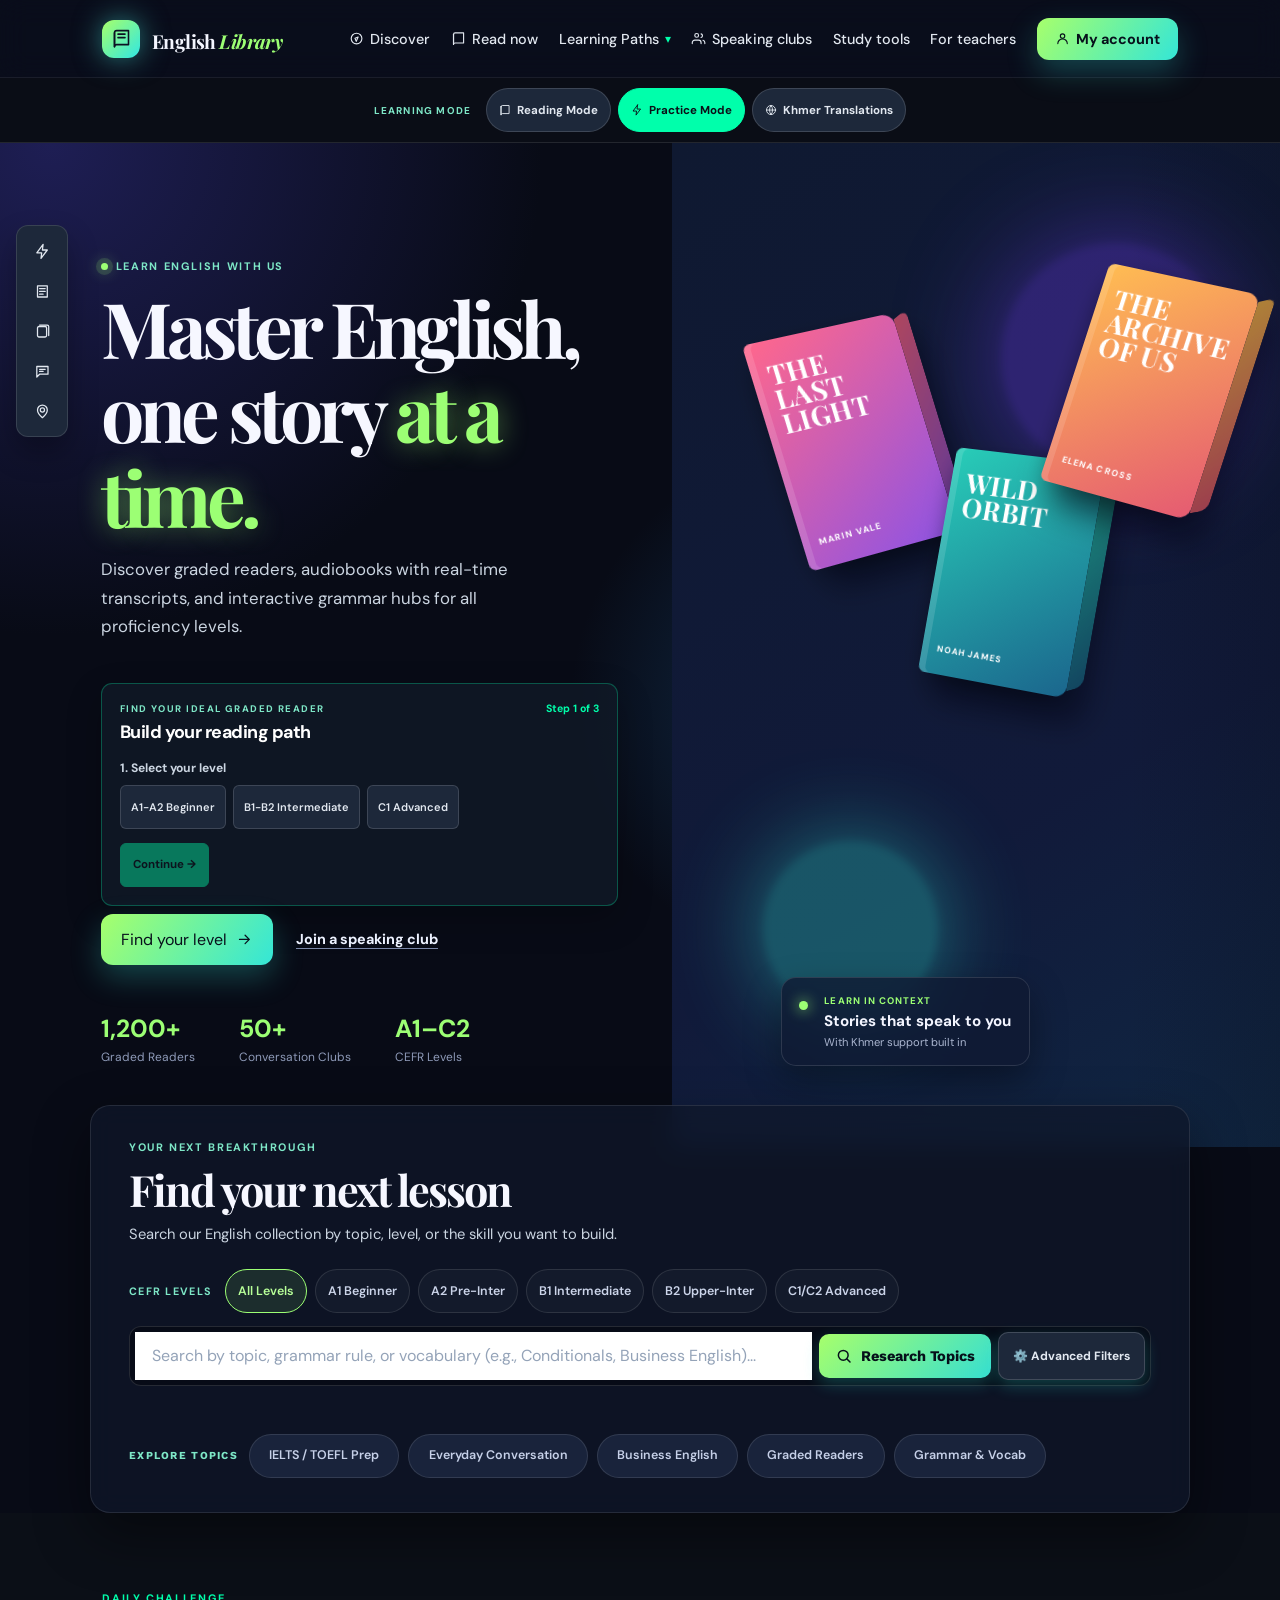
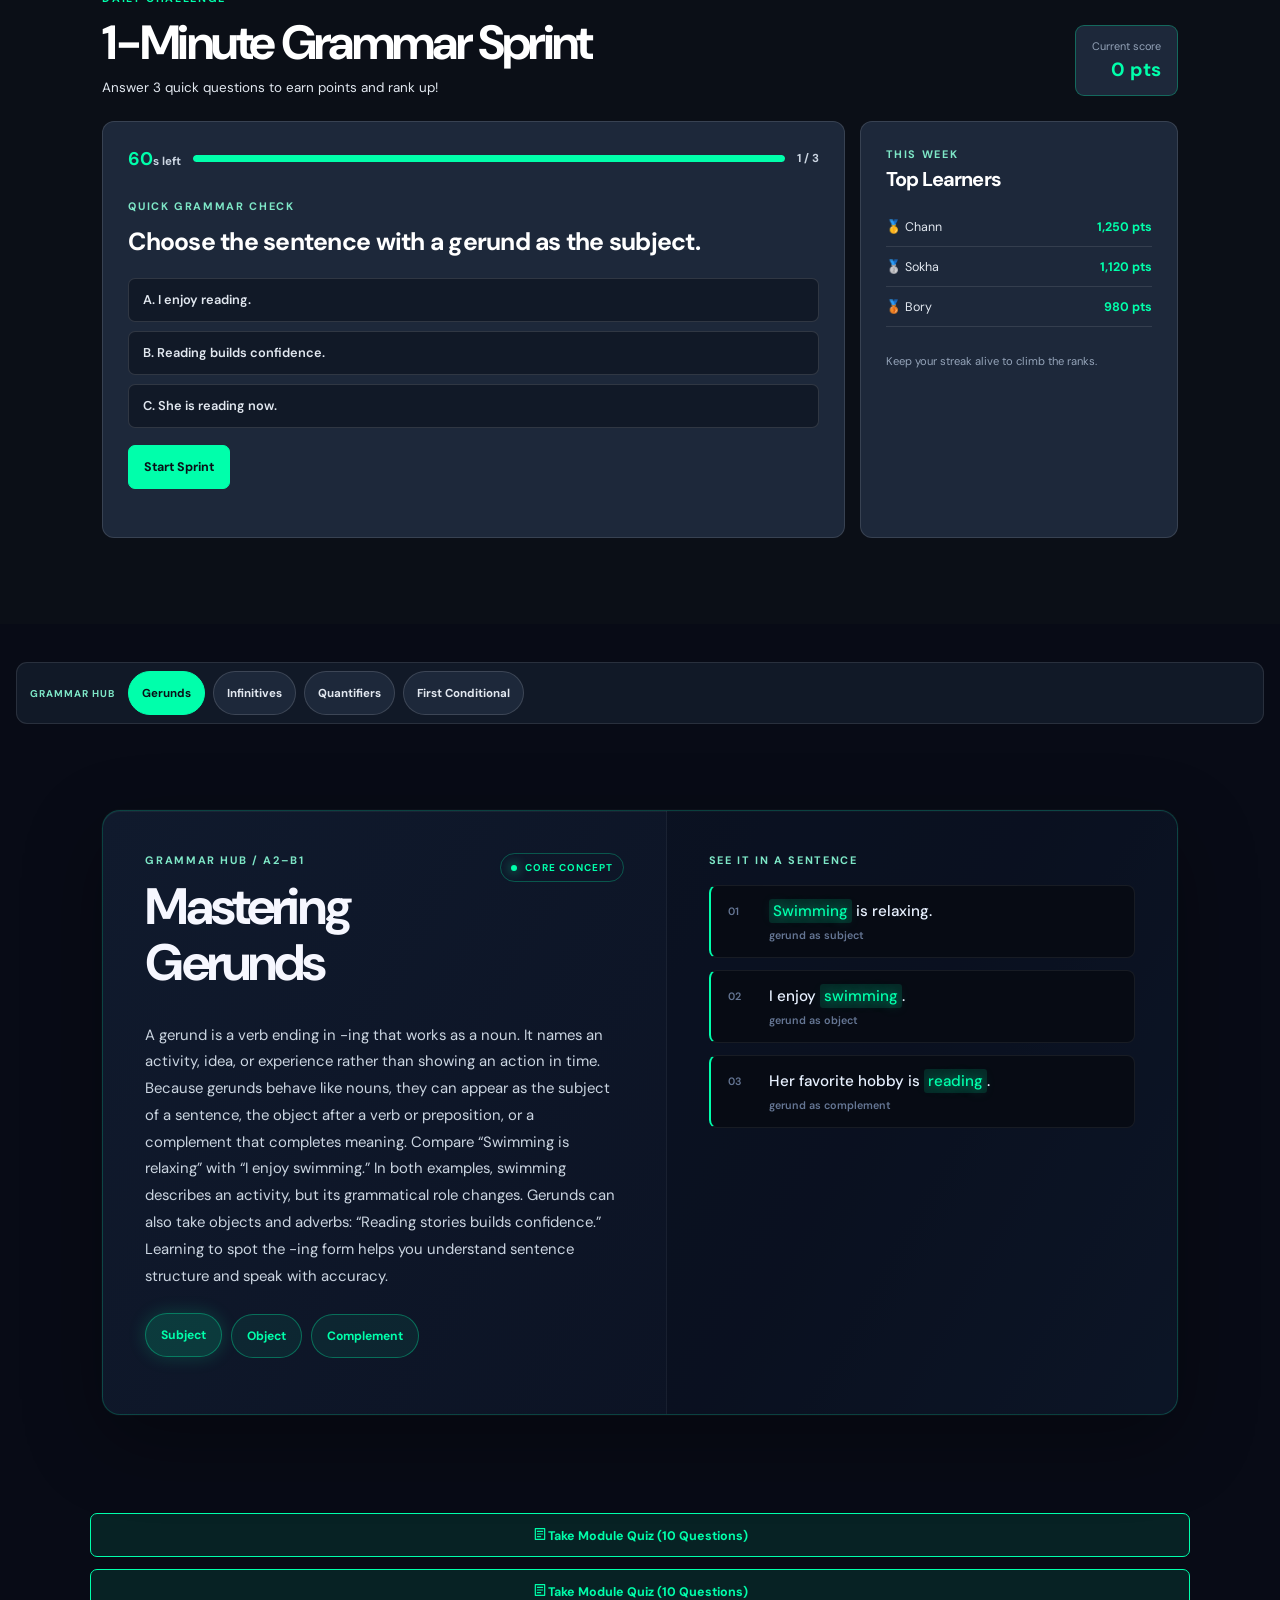
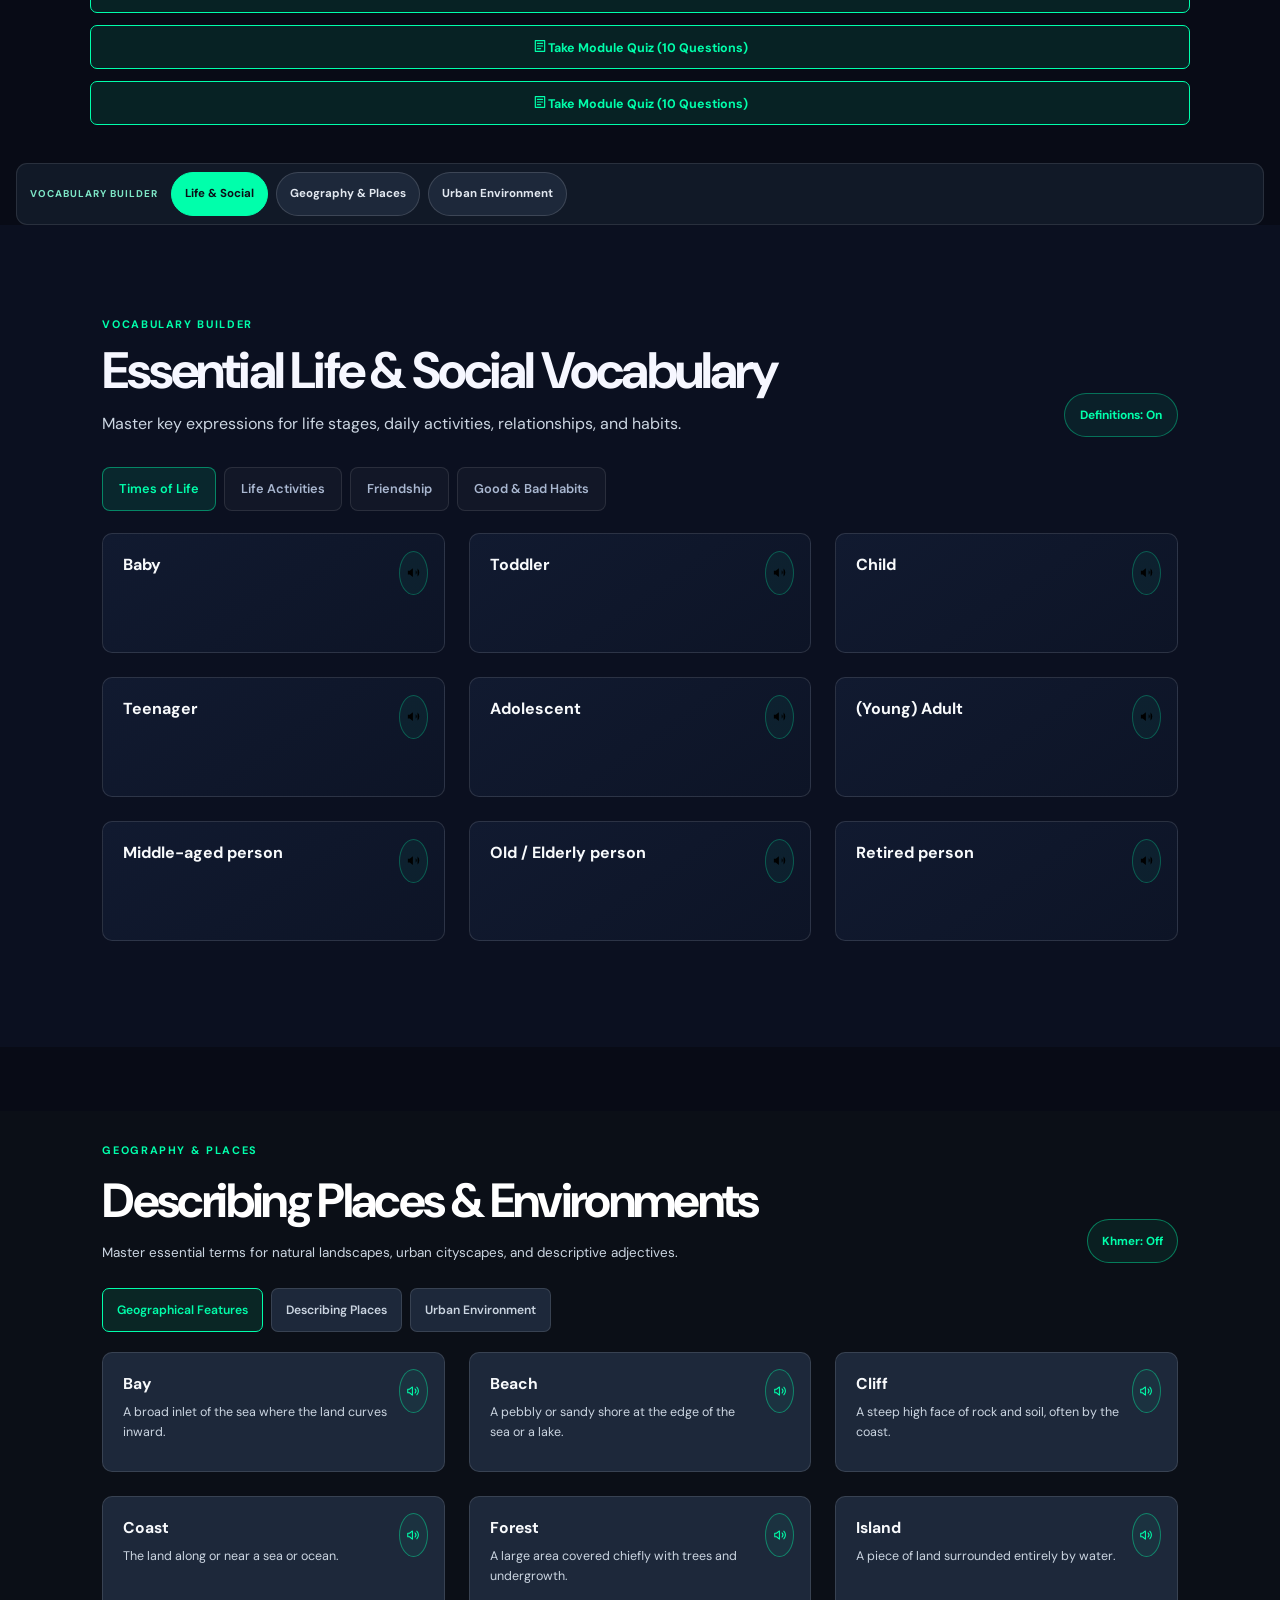
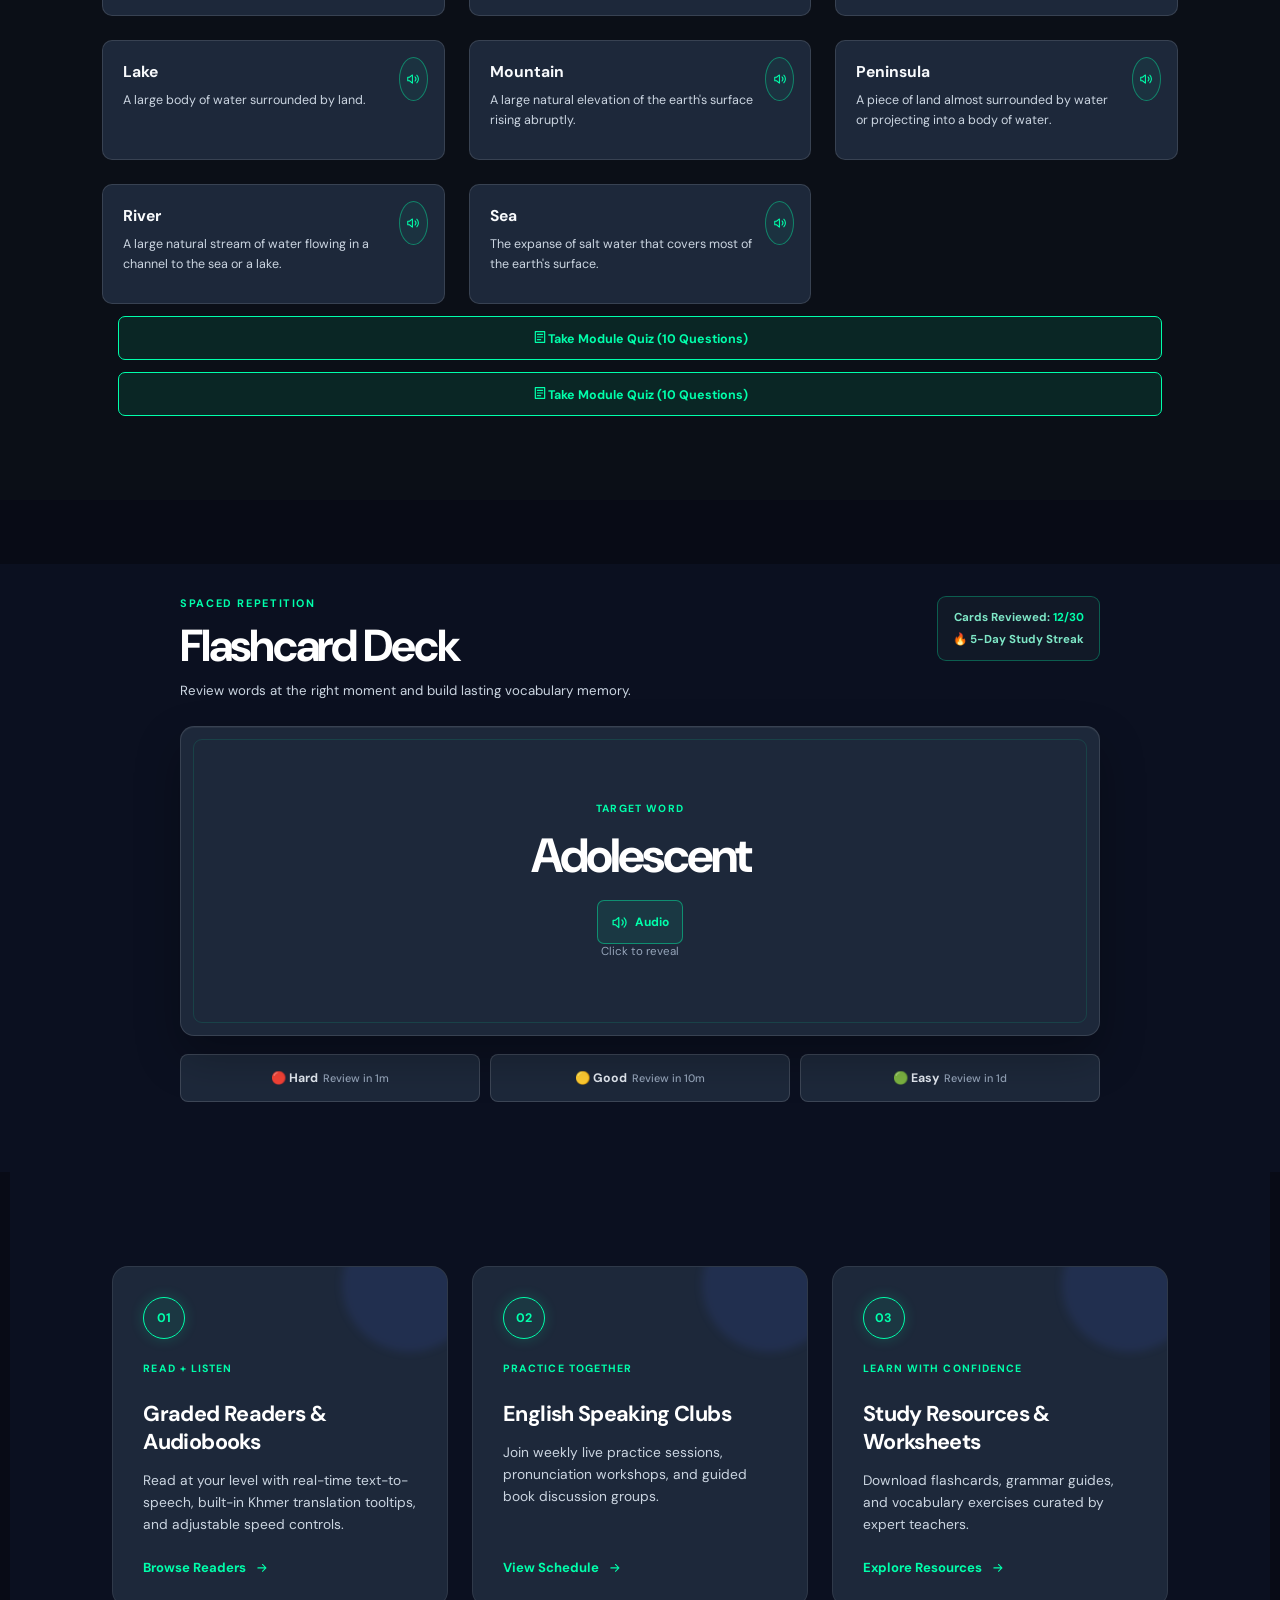
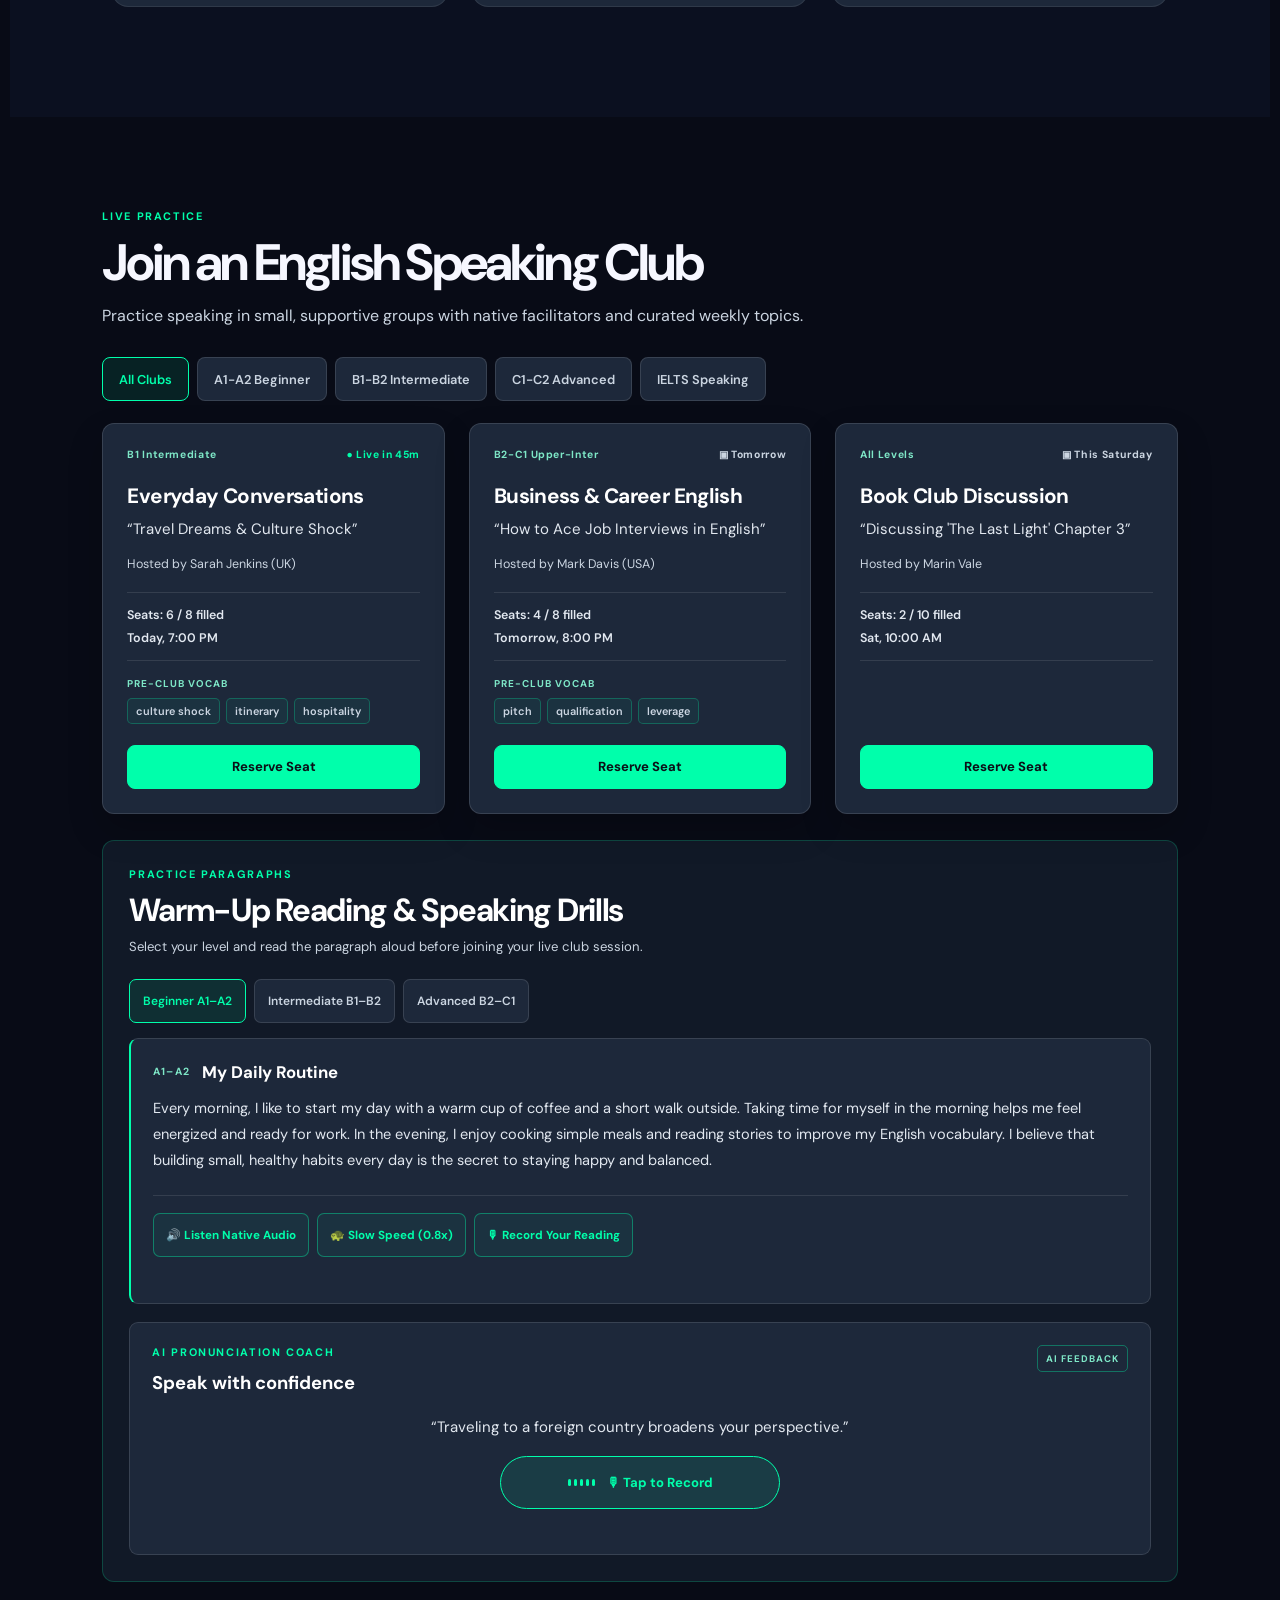
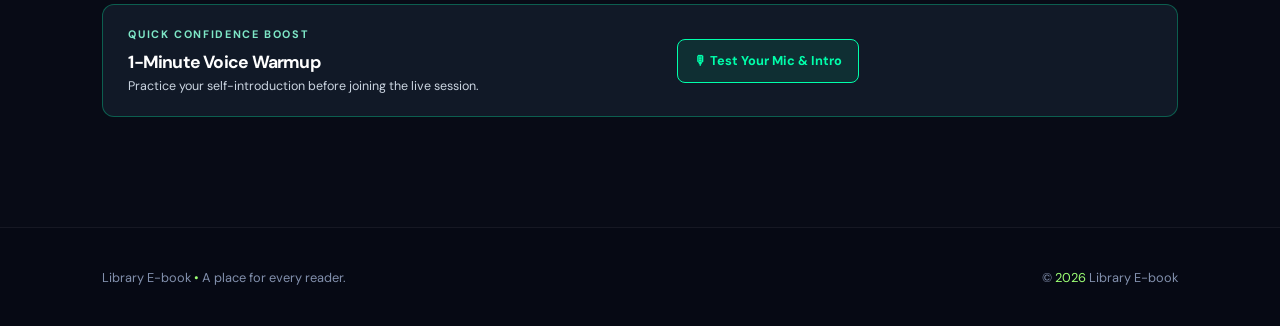
==== commit 0c942104: "Add new thing to improv interface for my website" ====
--- a/index.html
+++ b/index.html
@@ -5,6 +5,10 @@
   <meta name="viewport" content="width=device-width, initial-scale=1.0">
   <meta name="description" content="English Learning E-Book Library for learners in Cambodia">
   <title>Learn English | E-Book Library</title>
+  <link rel="icon" type="image/svg+xml" href="data:image/svg+xml,<svg xmlns='http://www.w3.org/2000/svg' viewBox='0 0 100 100'><text y='.9em' font-size='90'>📚</text></svg>">
+  <link rel="apple-touch-icon" href="data:image/svg+xml,<svg xmlns='http://www.w3.org/2000/svg' viewBox='0 0 100 100'><text y='.9em' font-size='90'>📚</text></svg>">
+  <meta name="theme-color" content="#0B0F17">
+  <link rel="manifest" href="data:application/manifest+json,%7B%22name%22%3A%22English%20Library%22%2C%22short_name%22%3A%22English%20Library%22%2C%22start_url%22%3A%22.%2F%22%2C%22display%22%3A%22standalone%22%2C%22theme_color%22%3A%22%230B0F17%22%2C%22background_color%22%3A%22%230B0F17%22%7D">
   <link rel="preconnect" href="https://fonts.googleapis.com">
   <link rel="preconnect" href="https://fonts.gstatic.com" crossorigin>
   <link href="https://fonts.googleapis.com/css2?family=DM+Sans:wght@400;500;600;700&family=Inter:wght@400;500;600;700&family=Kantumruy+Pro:wght@400;500;600;700&family=Playfair+Display:wght@600;700&display=swap" rel="stylesheet">
@@ -13,27 +17,48 @@
 <body>
   <header class="site-header">
     <a class="brand" href="#home" aria-label="Library E-book home">
-      <span class="brand-mark">E</span>
+      <span class="brand-mark"><svg class="ui-icon" viewBox="0 0 24 24" aria-hidden="true"><path d="M4 5.5A2.5 2.5 0 0 1 6.5 3H20v16H6.5A2.5 2.5 0 0 0 4 21.5v-16Z"/><path d="M4 5.5v16M8 7h8M8 11h8"/></svg></span>
       <span class="logo-text">English <i>Library</i></span>
     </a>
     <button class="menu-button" aria-label="Open navigation" aria-expanded="false"><svg class="icon icon-menu" viewBox="0 0 24 24" aria-hidden="true"><path d="M4 7h16M4 12h16M4 17h16"/></svg></button>
     <nav class="nav-links" aria-label="Main navigation">
-      <a href="#discover">Discover</a>
-      <a href="read.html">Read now</a>
-      <a href="#discover">Learning paths</a>
-      <a href="#events">Speaking clubs</a>
+      <a href="#discover"><svg class="ui-icon" viewBox="0 0 24 24" aria-hidden="true"><circle cx="12" cy="12" r="8.5"/><path d="m14.5 9.5-5 2 2 5 3-7Z"/></svg>Discover</a>
+      <a href="read.html"><svg class="ui-icon" viewBox="0 0 24 24" aria-hidden="true"><path d="M4 5.5A2.5 2.5 0 0 1 6.5 3H20v16H6.5A2.5 2.5 0 0 0 4 21.5v-16Z"/><path d="M4 5.5v16"/></svg>Read now</a>
+      <div class="learning-paths-menu"><button class="learning-paths-trigger" type="button" aria-expanded="false" aria-haspopup="true">Learning Paths <span aria-hidden="true">▾</span></button><div class="learning-paths-dropdown" role="menu"><div><p>Grammar Hubs</p><a href="#gerunds" role="menuitem">Gerunds Masterclass</a><a href="#infinitives" role="menuitem">Infinitives Practice</a><a href="#cefr-search" role="menuitem">CEFR Level Quizzes</a></div><div><p>Vocabulary &amp; Life Skills</p><a href="#vocab-times" role="menuitem">Times of Life</a><a href="#vocab-activities" role="menuitem">Life Activities &amp; Goals</a><a href="#vocab-friendship" role="menuitem">Relationships &amp; Friendship</a><a href="#vocab-habits" role="menuitem">Health &amp; Daily Habits</a></div><div><p>Speaking &amp; Practice</p><a href="#speaking-clubs" role="menuitem">Live Speaking Clubs</a><a href="#practice-paragraphs" role="menuitem">Warm-Up Drills &amp; Audio</a><a href="#voice-warmup" role="menuitem">1-Minute Mic Warmup</a></div><div><p>Graded Readers</p><a href="read.html?level=a1" role="menuitem">Beginner (A1–A2)</a><a href="read.html?level=b1" role="menuitem">Intermediate (B1–B2)</a><a href="read.html?level=c1" role="menuitem">Advanced (C1–C2)</a></div></div></div>
+      <a href="#events"><svg class="ui-icon" viewBox="0 0 24 24" aria-hidden="true"><path d="M16 20v-1.5a4 4 0 0 0-4-4H6a4 4 0 0 0-4 4V20"/><circle cx="9" cy="7" r="3"/><path d="M16 4.5a3 3 0 0 1 0 5.8M22 20v-1.5a4 4 0 0 0-3-3.85"/></svg>Speaking clubs</a>
       <a href="#discover">Study tools</a>
       <a href="#discover">For teachers</a>
-      <a class="nav-login" href="#signin">My account</a>
+      <a class="nav-login" href="#signin"><svg class="ui-icon" viewBox="0 0 24 24" aria-hidden="true"><circle cx="12" cy="8" r="3.5"/><path d="M4.5 20a7.5 7.5 0 0 1 15 0"/></svg>My account</a>
     </nav>
   </header>
 
   <main id="home">
+    <div class="learning-mode-bar" role="toolbar" aria-label="Learning mode controls">
+      <span class="learning-mode-label">LEARNING MODE</span>
+      <button class="mode-button" type="button" data-learning-mode="reading"><svg class="ui-icon" viewBox="0 0 24 24" aria-hidden="true"><path d="M4 5.5A2.5 2.5 0 0 1 6.5 3H20v16H6.5A2.5 2.5 0 0 0 4 21.5v-16Z"/><path d="M4 5.5v16"/></svg>Reading Mode</button>
+      <button class="mode-button active" type="button" data-learning-mode="practice"><svg class="ui-icon" viewBox="0 0 24 24" aria-hidden="true"><path d="m13 2-9 12h7l-1 8 9-12h-7l1-8Z"/></svg>Practice Mode</button>
+      <button class="mode-button" id="siteKhmerToggle" type="button" aria-pressed="false"><svg class="ui-icon" viewBox="0 0 24 24" aria-hidden="true"><circle cx="12" cy="12" r="9"/><path d="M3 12h18M12 3a14 14 0 0 1 0 18M12 3a14 14 0 0 0 0 18"/></svg>Khmer Translations</button>
+    </div>
+    <aside class="floating-rail" aria-label="Quick navigation">
+      <a href="#daily-sprint" title="Sprint"><svg class="ui-icon" viewBox="0 0 24 24" aria-hidden="true"><path d="m13 2-9 12h7l-1 8 9-12h-7l1-8Z"/></svg><span>Sprint</span></a>
+      <a href="#grammar-hub" title="Grammar"><svg class="ui-icon" viewBox="0 0 24 24" aria-hidden="true"><path d="M5 4h14v16H5z"/><path d="M8 8h8M8 12h8M8 16h5"/></svg><span>Grammar</span></a>
+      <a href="#flashcards" title="Flashcards"><svg class="ui-icon" viewBox="0 0 24 24" aria-hidden="true"><rect x="5" y="5" width="13" height="15" rx="2"/><path d="M8 3h11a2 2 0 0 1 2 2v13"/></svg><span>Flashcards</span></a>
+      <a href="#speaking-clubs" title="Speaking"><svg class="ui-icon" viewBox="0 0 24 24" aria-hidden="true"><path d="M4 5h16v11H8l-4 4V5Z"/><path d="M8 9h8M8 12h5"/></svg><span>Speaking</span></a>
+      <a href="#places-vocab" title="Places vocabulary"><svg class="ui-icon" viewBox="0 0 24 24" aria-hidden="true"><circle cx="12" cy="10" r="3"/><path d="M19 10c0 5-7 11-7 11S5 15 5 10a7 7 0 1 1 14 0Z"/></svg><span>Places Vocab</span></a>
+    </aside>
     <section class="hero">
       <div class="hero-copy">
         <p class="eyebrow hero-badge"><span></span> LEARN ENGLISH WITH US</p>
         <h1>Master English,<br>one story <em>at a time.</em></h1>
         <p class="hero-text">Discover graded readers, audiobooks with real-time transcripts, and interactive grammar hubs for all proficiency levels.</p>
+        <section class="reader-wizard" id="readerWizard" aria-labelledby="wizardHeading">
+          <div class="wizard-heading"><div><p class="eyebrow">FIND YOUR IDEAL GRADED READER</p><h2 id="wizardHeading">Build your reading path</h2></div><span id="wizardStepLabel">Step 1 of 3</span></div>
+          <div class="wizard-step active" data-wizard-step="1"><p>1. Select your level</p><div class="wizard-options"><button type="button" data-wizard-value="beginner">A1-A2 Beginner</button><button type="button" data-wizard-value="intermediate">B1-B2 Intermediate</button><button type="button" data-wizard-value="advanced">C1 Advanced</button></div></div>
+          <div class="wizard-step" data-wizard-step="2"><p>2. Select a genre</p><div class="wizard-options"><button type="button" data-wizard-value="mystery">Mystery &amp; Thriller</button><button type="button" data-wizard-value="business">Business &amp; Tech</button><button type="button" data-wizard-value="culture">Daily Life &amp; Culture</button></div></div>
+          <div class="wizard-step" data-wizard-step="3"><p>3. Select your goal</p><div class="wizard-options"><button type="button" data-wizard-value="vocabulary">Improve Vocabulary</button><button type="button" data-wizard-value="listening">Practice Listening</button><button type="button" data-wizard-value="grammar">Grammar in Context</button></div></div>
+          <button class="wizard-next" id="wizardNext" type="button" disabled>Continue <span aria-hidden="true">→</span></button>
+          <div class="wizard-results" id="wizardResults" hidden><div class="wizard-results-heading"><p class="eyebrow">YOUR CURATED PICKS</p><button id="wizardReset" type="button">Start over</button></div><div class="wizard-book-grid"><article class="wizard-book-card"><div class="wizard-cover cover-light">THE<br>LAST<br>LIGHT</div><div><span class="wizard-book-level">B1-B2 · 18 min</span><h3>The Last Light</h3><p>A reflective mystery for building vocabulary in context.</p><a href="read.html">Start Reading Now <span aria-hidden="true">→</span></a></div></article><article class="wizard-book-card"><div class="wizard-cover cover-orbit">WILD<br>ORBIT</div><div><span class="wizard-book-level">A1-A2 · 12 min</span><h3>Wild Orbit</h3><p>A bright, easy reader for everyday listening practice.</p><a href="read.html">Start Reading Now <span aria-hidden="true">→</span></a></div></article></div></div>
+        </section>
         <div class="hero-actions">
           <a class="button button-dark" href="#discover">Find your level <svg class="icon icon-arrow" viewBox="0 0 24 24" aria-hidden="true"><path d="M5 12h14M13 6l6 6-6 6"/></svg></a>
           <a class="text-link" href="#events">Join a speaking club</a>
@@ -55,7 +80,7 @@
         <h2>Find your next lesson</h2>
         <p class="search-subtitle">Search our English collection by topic, level, or the skill you want to build.</p>
       </div>
-      <div class="level-filters" role="group" aria-label="Filter by CEFR level">
+      <div class="level-filters" id="cefr-search" role="group" aria-label="Filter by CEFR level">
         <span class="filter-label">CEFR LEVELS</span>
         <button class="level-pill active" type="button" data-level="all">All Levels</button>
         <button class="level-pill" type="button" data-level="a1">A1 Beginner</button>
@@ -66,14 +91,37 @@
       </div>
       <form class="search-form" id="searchForm">
         <label class="sr-only" for="searchInput">Search by title, level, or topic</label>
-        <input id="searchInput" type="search" placeholder="Search by title, level, or topic (e.g., Grammar, Business English, IELTS)...">
-        <button type="submit" aria-label="Search"><svg class="icon icon-search" viewBox="0 0 24 24" aria-hidden="true"><circle cx="11" cy="11" r="6.5"/><path d="m16 16 4 4"/></svg><span>Search</span></button>
+        <input id="searchInput" type="search" placeholder="Search by topic, grammar rule, or vocabulary (e.g., Conditionals, Business English)..." autocomplete="off">
+        <button type="submit" aria-label="Research topics"><svg class="icon icon-search" viewBox="0 0 24 24" aria-hidden="true"><circle cx="11" cy="11" r="6.5"/><path d="m16 16 4 4"/></svg><span>Research Topics</span></button>
+        <button class="advanced-filter-trigger" id="advancedFilterTrigger" type="button" aria-expanded="false">⚙️ Advanced Filters</button>
       </form>
       <p class="search-message" id="searchMessage" aria-live="polite"></p>
       <div class="quick-topics"><span>EXPLORE TOPICS</span><button class="tag-chip" type="button">IELTS / TOEFL Prep</button><button class="tag-chip" type="button">Everyday Conversation</button><button class="tag-chip" type="button">Business English</button><button class="tag-chip" type="button">Graded Readers</button><button class="tag-chip" type="button">Grammar &amp; Vocab</button></div>
-    </section>
-
-    <section class="grammar-section" id="grammar" aria-labelledby="grammarHeading">
+      <div class="advanced-filters" id="advancedFilters" hidden><span>FILTER BY</span><button class="filter-chip active" type="button" data-research-filter="all">All Topics</button><button class="filter-chip" type="button" data-research-filter="grammar">Grammar</button><button class="filter-chip" type="button" data-research-filter="ielts">IELTS</button><button class="filter-chip" type="button" data-research-filter="vocabulary">Vocabulary</button></div>
+      <div class="research-results" id="researchResults" hidden></div>
+    </section>
+
+    <section class="speed-challenge-section" id="daily-sprint" aria-labelledby="challengeHeading">
+      <div class="speed-challenge-header"><div><p class="eyebrow">DAILY CHALLENGE</p><h2 id="challengeHeading">1-Minute Grammar Sprint</h2><p>Answer 3 quick questions to earn points and rank up!</p></div><div class="challenge-score"><span>Current score</span><strong id="challengeScore">0 pts</strong></div></div>
+      <div class="challenge-layout">
+        <div class="challenge-box">
+          <div class="challenge-timer"><span><b id="challengeTime">60</b>s left</span><div><i id="challengeProgress"></i></div><span id="challengeQuestionCount">1 / 3</span></div>
+          <p class="eyebrow">QUICK GRAMMAR CHECK</p>
+          <h3 id="challengeQuestion">Choose the sentence with a gerund as the subject.</h3>
+          <div class="challenge-options" role="group" aria-label="Daily challenge answers">
+            <button class="challenge-option" type="button">A. I enjoy reading.</button>
+            <button class="challenge-option" type="button">B. Reading builds confidence.</button>
+            <button class="challenge-option" type="button">C. She is reading now.</button>
+          </div>
+          <button class="challenge-start" id="challengeStart" type="button">Start Sprint</button>
+          <p class="challenge-status" id="challengeStatus" aria-live="polite"></p>
+        </div>
+        <aside class="leaderboard-card" aria-labelledby="leaderboardHeading"><div class="leaderboard-title"><p class="eyebrow">THIS WEEK</p><h3 id="leaderboardHeading">Top Learners</h3></div><ol><li><span>🥇 Chann</span><b>1,250 pts</b></li><li><span>🥈 Sokha</span><b>1,120 pts</b></li><li><span>🥉 Bory</span><b>980 pts</b></li></ol><small>Keep your streak alive to climb the ranks.</small></aside>
+      </div>
+    </section>
+
+    <div class="module-tabs grammar-hub-tabs" id="grammar-hub" role="tablist" aria-label="Grammar Hub modules"><span>GRAMMAR HUB</span><button class="module-tab active" type="button" data-module-group="grammar" data-module-target="gerunds" aria-selected="true">Gerunds</button><button class="module-tab" type="button" data-module-group="grammar" data-module-target="infinitives" aria-selected="false">Infinitives</button><button class="module-tab" type="button" data-module-group="grammar" data-module-target="quantifiers" aria-selected="false">Quantifiers</button><button class="module-tab" type="button" data-module-group="grammar" data-module-target="firstConditional" aria-selected="false">First Conditional</button></div>
+    <section class="grammar-section module-panel grammar-panel" id="gerunds" data-module-panel="gerunds" aria-labelledby="grammarHeading">
       <div class="grammar-card">
         <div class="grammar-content">
           <div class="grammar-heading-row">
@@ -142,7 +190,7 @@
       </div>
     </section>
 
-    <section class="infinitive-section" id="infinitives" aria-labelledby="infinitiveHeading">
+    <section class="infinitive-section module-panel grammar-panel" id="infinitives" data-module-panel="infinitives" aria-labelledby="infinitiveHeading">
       <div class="infinitive-card">
         <div class="infinitive-overview">
           <p class="eyebrow">GRAMMAR ESSENTIALS</p>
@@ -188,7 +236,18 @@
       </div>
     </section>
 
-    <section class="vocabulary-section" id="vocabulary" aria-labelledby="vocabularyHeading">
+    <section class="grammar-extension-section module-panel grammar-panel" id="quantifiers" data-module-panel="quantifiers" aria-labelledby="quantifiersHeading">
+      <div class="grammar-extension-card">
+        <div class="grammar-extension-copy"><p class="eyebrow">GRAMMAR ESSENTIALS / A2–B1</p><h2 id="quantifiersHeading">Mastering Quantifiers</h2><p>Learn how to express amounts and quantities for countable and uncountable nouns.</p><div class="concept-card">Quantifiers tell us the amount or quantity of something. They change depending on whether nouns are <strong>countable</strong> (can count with numbers) or <strong>uncountable</strong> (cannot count individually).</div></div>
+        <div class="rule-grid"><div><b>Some</b><span>Positive countable and uncountable nouns.</span><code>some water · some apples</code></div><div><b>Any</b><span>Negative sentences or questions.</span><code>any milk? · any books</code></div><div><b>Many</b><span>Plural countable nouns.</span><code>many cars</code></div><div><b>Much</b><span>Uncountable nouns.</span><code>much time</code></div><div><b>A few</b><span>A small number of plural countable nouns.</span><code>a few friends</code></div><div><b>A little</b><span>A small amount of uncountable nouns.</span><code>a little money</code></div></div>
+      </div>
+    </section>
+    <section class="mini-quiz-section" id="quantifiersQuiz" aria-labelledby="quantifiersQuizHeading"><div class="mini-quiz-card"><div class="quiz-topline"><span class="quantifier-progress" id="quantifierProgress">Question <b>1</b> of 10</span><span class="quiz-level">Level: A2–B1</span></div><div class="mini-quiz-question"><p class="eyebrow">GRAMMAR PRACTICE</p><h2 id="quantifiersQuizHeading">Mastering Quantifiers Quiz</h2><p id="quantifierPrompt">Choose the correct quantifier: There is _____ water in the glass.</p></div><div class="mini-quiz-options" id="quantifierOptions"></div><p class="mini-quiz-feedback" id="quantifierFeedback" aria-live="polite"></p></div></section>
+    <section class="grammar-extension-section conditional-section" id="firstConditional" aria-labelledby="conditionalHeading"><div class="grammar-extension-card"><div class="grammar-extension-copy"><p class="eyebrow">GRAMMAR ESSENTIALS / B1</p><h2 id="conditionalHeading">The First Conditional</h2><p>Express real or probable future possibilities and their expected results.</p></div><div class="structure-banner"><span>STRUCTURE</span><strong>If + Simple Present, will + base verb</strong><p><em>If it rains, we will stay at home.</em></p><p><em>If you study hard, you will pass the exam.</em></p></div></div></section>
+    <section class="mini-quiz-section" id="conditionalQuiz" aria-labelledby="conditionalQuizHeading"><div class="mini-quiz-card"><div class="quiz-topline"><span class="conditional-progress" id="conditionalProgress">Question <b>1</b> of 10</span><span class="quiz-level">Level: B1</span></div><div class="mini-quiz-question"><p class="eyebrow">GRAMMAR PRACTICE</p><h2 id="conditionalQuizHeading">First Conditional Practice Quiz</h2><p id="conditionalPrompt">If it rains tomorrow, we _____ at home.</p></div><div class="mini-quiz-options" id="conditionalOptions"></div><p class="mini-quiz-feedback" id="conditionalFeedback" aria-live="polite"></p></div></section>
+
+    <div class="module-tabs vocabulary-hub-tabs" role="tablist" aria-label="Vocabulary Builder modules"><span>VOCABULARY BUILDER</span><button class="module-tab active" type="button" data-module-group="vocabulary" data-module-target="vocabulary" aria-selected="true">Life &amp; Social</button><button class="module-tab" type="button" data-module-group="vocabulary" data-module-target="geography" aria-selected="false">Geography &amp; Places</button><button class="module-tab" type="button" data-module-group="vocabulary" data-module-target="urban" aria-selected="false">Urban Environment</button></div>
+    <section class="vocabulary-section module-panel vocabulary-panel" id="vocabulary" data-module-panel="vocabulary" aria-labelledby="vocabularyHeading">
       <header class="vocabulary-header">
         <div>
           <p class="eyebrow">VOCABULARY BUILDER</p>
@@ -198,12 +257,46 @@
         <button class="definition-toggle" id="definitionToggle" type="button" aria-pressed="true">Definitions: On</button>
       </header>
       <div class="vocabulary-tabs" role="tablist" aria-label="Vocabulary categories">
-        <button class="vocabulary-tab active" type="button" role="tab" aria-selected="true" data-vocabulary-category="life">Times of Life</button>
-        <button class="vocabulary-tab" type="button" role="tab" aria-selected="false" data-vocabulary-category="activities">Life Activities</button>
-        <button class="vocabulary-tab" type="button" role="tab" aria-selected="false" data-vocabulary-category="friendship">Friendship</button>
-        <button class="vocabulary-tab" type="button" role="tab" aria-selected="false" data-vocabulary-category="habits">Good &amp; Bad Habits</button>
+        <button class="vocabulary-tab active" id="vocab-times" type="button" role="tab" aria-selected="true" data-vocabulary-category="life">Times of Life</button>
+        <button class="vocabulary-tab" id="vocab-activities" type="button" role="tab" aria-selected="false" data-vocabulary-category="activities">Life Activities</button>
+        <button class="vocabulary-tab" id="vocab-friendship" type="button" role="tab" aria-selected="false" data-vocabulary-category="friendship">Friendship</button>
+        <button class="vocabulary-tab" id="vocab-habits" type="button" role="tab" aria-selected="false" data-vocabulary-category="habits">Good &amp; Bad Habits</button>
       </div>
       <div class="vocabulary-grid" id="vocabularyGrid" role="tabpanel" aria-live="polite"></div>
+    </section>
+
+    <section class="geography-section module-panel vocabulary-panel" id="geography" data-module-panel="geography" aria-labelledby="geographyHeading">
+      <header class="geography-header">
+        <div><p class="eyebrow">GEOGRAPHY &amp; PLACES</p><h2 id="geographyHeading">Describing Places &amp; Environments</h2><p>Master essential terms for natural landscapes, urban cityscapes, and descriptive adjectives.</p></div>
+        <button class="geography-translation-toggle" id="geographyTranslationToggle" type="button" aria-pressed="false">Khmer: Off</button>
+      </header>
+      <div class="geography-tabs" role="tablist" aria-label="Geography vocabulary categories">
+        <button class="geography-tab active" type="button" role="tab" aria-selected="true" data-geography-category="features">Geographical Features</button>
+        <button class="geography-tab" type="button" role="tab" aria-selected="false" data-geography-category="descriptions">Describing Places</button>
+        <button class="geography-tab" type="button" role="tab" aria-selected="false" data-geography-category="urban">Urban Environment</button>
+      </div>
+      <div class="geography-grid" id="geographyGrid" role="tabpanel" aria-live="polite"></div>
+      <div class="geography-quiz-panel" id="geographyQuizPanel"><div class="geography-quiz-topline"><span>Geography &amp; Places Quiz</span><b id="geographyQuizProgress">Question 1 of 10</b></div><h3 id="geographyQuizPrompt">What is a piece of land surrounded entirely by water?</h3><div class="geography-quiz-options" id="geographyQuizOptions"></div><p id="geographyQuizFeedback" class="geography-quiz-feedback" aria-live="polite"></p><div class="geography-quiz-summary" id="geographyQuizSummary" hidden></div></div>
+      <div class="geography-quiz-panel urban-quiz-panel" id="urbanQuizPanel"><div class="geography-quiz-topline"><span>Urban Environment Quiz</span><b id="urbanQuizProgress">Question 1 of 10</b></div><h3 id="urbanQuizPrompt">Where do you go to board an underground city train?</h3><div class="geography-quiz-options" id="urbanQuizOptions"></div><p id="urbanQuizFeedback" class="geography-quiz-feedback" aria-live="polite"></p><div class="geography-quiz-summary" id="urbanQuizSummary" hidden></div></div>
+    </section>
+
+    <section class="flashcard-section" id="flashcards" aria-labelledby="flashcardHeading">
+      <div class="flashcard-header">
+        <div><p class="eyebrow">SPACED REPETITION</p><h2 id="flashcardHeading">Flashcard Deck</h2><p>Review words at the right moment and build lasting vocabulary memory.</p></div>
+        <div class="flashcard-stats"><span>Cards Reviewed: <b id="cardsReviewed">12/30</b></span><span>🔥 5-Day Study Streak</span></div>
+      </div>
+      <div class="flashcard-scene" id="flashcardScene" tabindex="0" role="button" aria-label="Flip flashcard to see the definition" aria-pressed="false">
+        <div class="flashcard-inner">
+          <article class="flashcard-face flashcard-front"><span class="flashcard-label">TARGET WORD</span><h3 id="flashcardWord">Adolescent</h3><button class="flashcard-audio" id="flashcardAudio" type="button" aria-label="Listen to Adolescent"><svg class="icon" viewBox="0 0 24 24" aria-hidden="true"><path d="M11 5 6 9H3v6h3l5 4V5ZM15.5 8.5a5 5 0 0 1 0 7M18.5 5.5a9 9 0 0 1 0 13"/></svg><span>Audio</span></button><small>Click to reveal</small></article>
+          <article class="flashcard-face flashcard-back"><span class="flashcard-label">MEANING + EXAMPLE</span><h3 id="flashcardBackWord">Adolescent</h3><p id="flashcardDefinition">A young person developing into an adult, usually during puberty.</p><p class="flashcard-example" id="flashcardExample">“The adolescent years are a time of rapid change.”</p><p class="flashcard-khmer" id="flashcardKhmer">Khmer: វ័យជំទង់</p></article>
+        </div>
+      </div>
+      <div class="confidence-buttons" role="group" aria-label="How difficult was this card?">
+        <button class="confidence-button hard" type="button" data-confidence="Hard">🔴 Hard <small>Review in 1m</small></button>
+        <button class="confidence-button good" type="button" data-confidence="Good">🟡 Good <small>Review in 10m</small></button>
+        <button class="confidence-button easy" type="button" data-confidence="Easy">🟢 Easy <small>Review in 1d</small></button>
+      </div>
+      <p class="flashcard-status" id="flashcardStatus" aria-live="polite"></p>
     </section>
 
     <section class="features" id="events">
@@ -229,6 +322,90 @@
         <a href="#discover">Explore Resources <svg class="icon icon-arrow" viewBox="0 0 24 24" aria-hidden="true"><path d="M5 12h14M13 6l6 6-6 6"/></svg></a>
       </article>
     </section>
+
+    <section class="clubs-section" id="speaking-clubs" aria-labelledby="clubsHeading">
+      <header class="clubs-header">
+        <div>
+          <p class="eyebrow">LIVE PRACTICE</p>
+          <h2 id="clubsHeading">Join an English Speaking Club</h2>
+          <p>Practice speaking in small, supportive groups with native facilitators and curated weekly topics.</p>
+        </div>
+      </header>
+      <div class="club-tabs" role="tablist" aria-label="Speaking club levels">
+        <button class="club-tab active" type="button" role="tab" aria-selected="true" data-club-filter="all">All Clubs</button>
+        <button class="club-tab" type="button" role="tab" aria-selected="false" data-club-filter="beginner">A1-A2 Beginner</button>
+        <button class="club-tab" type="button" role="tab" aria-selected="false" data-club-filter="intermediate">B1-B2 Intermediate</button>
+        <button class="club-tab" type="button" role="tab" aria-selected="false" data-club-filter="advanced">C1-C2 Advanced</button>
+        <button class="club-tab" type="button" role="tab" aria-selected="false" data-club-filter="ielts">IELTS Speaking</button>
+      </div>
+      <div class="club-grid">
+        <article class="club-card" data-club-level="intermediate">
+          <div class="club-card-meta"><span class="club-level">B1 Intermediate</span><span class="club-status live">● Live in 45m</span></div>
+          <h3>Everyday Conversations</h3>
+          <p class="club-topic">“Travel Dreams &amp; Culture Shock”</p>
+          <p class="club-host">Hosted by Sarah Jenkins (UK)</p>
+          <div class="club-details"><span>Seats: 6 / 8 filled</span><span>Today, 7:00 PM</span></div>
+          <div class="club-vocab"><span>PRE-CLUB VOCAB</span><b>culture shock</b><b>itinerary</b><b>hospitality</b></div>
+          <button class="reserve-seat" type="button" data-club-name="Everyday Conversations">Reserve Seat</button>
+        </article>
+        <article class="club-card" data-club-level="advanced">
+          <div class="club-card-meta"><span class="club-level">B2-C1 Upper-Inter</span><span class="club-status">▣ Tomorrow</span></div>
+          <h3>Business &amp; Career English</h3>
+          <p class="club-topic">“How to Ace Job Interviews in English”</p>
+          <p class="club-host">Hosted by Mark Davis (USA)</p>
+          <div class="club-details"><span>Seats: 4 / 8 filled</span><span>Tomorrow, 8:00 PM</span></div>
+          <div class="club-vocab"><span>PRE-CLUB VOCAB</span><b>pitch</b><b>qualification</b><b>leverage</b></div>
+          <button class="reserve-seat" type="button" data-club-name="Business &amp; Career English">Reserve Seat</button>
+        </article>
+        <article class="club-card" data-club-level="all">
+          <div class="club-card-meta"><span class="club-level">All Levels</span><span class="club-status">▣ This Saturday</span></div>
+          <h3>Book Club Discussion</h3>
+          <p class="club-topic">“Discussing 'The Last Light' Chapter 3”</p>
+          <p class="club-host">Hosted by Marin Vale</p>
+          <div class="club-details"><span>Seats: 2 / 10 filled</span><span>Sat, 10:00 AM</span></div>
+          <button class="reserve-seat" type="button" data-club-name="Book Club Discussion">Reserve Seat</button>
+        </article>
+      </div>
+      <section class="reading-drills" id="practice-paragraphs" aria-labelledby="drillsHeading">
+        <header class="drills-header">
+          <div>
+            <p class="eyebrow">PRACTICE PARAGRAPHS</p>
+            <h3 id="drillsHeading">Warm-Up Reading &amp; Speaking Drills</h3>
+            <p>Select your level and read the paragraph aloud before joining your live club session.</p>
+          </div>
+        </header>
+        <div class="drill-tabs" role="tablist" aria-label="Reading drill levels">
+          <button class="drill-tab active" type="button" role="tab" aria-selected="true" data-drill-level="beginner">Beginner A1–A2</button>
+          <button class="drill-tab" type="button" role="tab" aria-selected="false" data-drill-level="intermediate">Intermediate B1–B2</button>
+          <button class="drill-tab" type="button" role="tab" aria-selected="false" data-drill-level="advanced">Advanced B2–C1</button>
+        </div>
+        <article class="drill-card">
+          <div class="drill-card-heading"><span class="drill-level-label">A1–A2</span><h4 id="drillTitle">My Daily Routine</h4></div>
+          <p class="drill-paragraph" id="drillParagraph">Every morning, I like to start my day with a warm cup of coffee and a short walk outside. Taking time for myself in the morning helps me feel energized and ready for work. In the evening, I enjoy cooking simple meals and reading stories to improve my English vocabulary. I believe that building small, healthy habits every day is the secret to staying happy and balanced.</p>
+          <div class="drill-controls">
+            <button class="drill-control" id="listenDrill" type="button"><span aria-hidden="true">🔊</span> Listen Native Audio</button>
+            <button class="drill-control" id="slowDrill" type="button" aria-pressed="false"><span aria-hidden="true">🐢</span> Slow Speed (0.8x)</button>
+            <button class="drill-control" id="recordDrill" type="button"><span aria-hidden="true">🎙</span> Record Your Reading</button>
+          </div>
+          <p class="drill-status" id="drillStatus" aria-live="polite"></p>
+        </article>
+        <article class="pronunciation-widget" aria-labelledby="pronunciationHeading">
+          <div class="pronunciation-header"><div><p class="eyebrow">AI PRONUNCIATION COACH</p><h4 id="pronunciationHeading">Speak with confidence</h4></div><span class="ai-badge">AI FEEDBACK</span></div>
+          <p class="pronunciation-target">“Traveling to a foreign country broadens your perspective.”</p>
+          <button class="pronunciation-record" id="pronunciationRecord" type="button"><span class="waveform" aria-hidden="true"><i></i><i></i><i></i><i></i><i></i></span><span>🎙 Tap to Record</span></button>
+          <div class="pronunciation-feedback" id="pronunciationFeedback" hidden>
+            <div class="pronunciation-score"><div class="score-ring"><strong>88%</strong><small>Accuracy</small></div><div><p class="eyebrow">OVERALL SCORE</p><p>Great rhythm and clear delivery.</p></div></div>
+            <div class="word-breakdown"><span class="word-correct">Traveling</span><span class="word-correct">to</span><span class="word-correct">a</span><span class="word-correct">foreign</span><span class="word-correct">country</span><span class="word-correct">broadens</span><span class="word-correct">your</span><span class="word-needs-work">perspective</span><button class="pitch-button" id="pitchButton" type="button">🔊 Hear Correct Pitch</button></div>
+          </div>
+          <p class="pronunciation-status" id="pronunciationStatus" aria-live="polite"></p>
+        </article>
+      </section>
+      <aside class="voice-warmup" id="voice-warmup" aria-labelledby="warmupHeading">
+        <div><p class="eyebrow">QUICK CONFIDENCE BOOST</p><h3 id="warmupHeading">1-Minute Voice Warmup</h3><p>Practice your self-introduction before joining the live session.</p></div>
+        <button class="mic-button" id="micButton" type="button"><span aria-hidden="true">🎙</span> Test Your Mic &amp; Intro</button>
+        <p class="warmup-status" id="warmupStatus" aria-live="polite"></p>
+      </aside>
+    </section>
   </main>
 
   <section class="account" id="signin" aria-labelledby="signinHeading">
--- a/style.css
+++ b/style.css
@@ -494,6 +494,258 @@
   }
 }
 
+/* Responsive architecture: mobile, tablet, desktop */
+html,
+body {
+  width: 100%;
+  max-width: 100vw;
+  overflow-x: hidden;
+}
+
+*,
+*::before,
+*::after {
+  box-sizing: border-box;
+}
+
+body:has(#home) main,
+body:has(#home) section,
+body:has(#home) article,
+body:has(#home) aside,
+body:has(#home) .search-panel,
+body:has(#home) .research-results {
+  max-width: 100%;
+}
+
+body:has(#home) h1,
+body:has(#home) h2,
+body:has(#home) h3 {
+  font-size: clamp(1.75rem, 4vw, 3rem);
+}
+
+body:has(#home) .hero h1 {
+  font-size: clamp(2.3rem, 6vw, 5.3rem);
+}
+
+body:has(#home) .features,
+body:has(#home) .vocabulary-grid,
+body:has(#home) .geography-grid {
+  grid-template-columns: repeat(3, minmax(0, 1fr));
+  gap: 1.5rem;
+}
+
+body:has(#home) .features article,
+body:has(#home) .vocabulary-card,
+body:has(#home) .geography-card,
+body:has(#home) .club-card,
+body:has(#home) .research-result-card {
+  width: 100%;
+  height: auto;
+  min-height: 120px;
+}
+
+body:has(#home) .features article,
+body:has(#home) .club-card {
+  min-height: 330px;
+}
+
+body:has(#home) .club-grid {
+  grid-template-columns: repeat(3, minmax(0, 1fr));
+  gap: 1.5rem;
+}
+
+body:has(#home) .research-results {
+  width: 100%;
+}
+
+body:has(#home) .research-result-card {
+  min-width: 0;
+}
+
+body:has(#home) .learning-mode-bar .mode-button,
+body:has(#home) .module-tab,
+body:has(#home) .level-pill,
+body:has(#home) .tag-chip,
+body:has(#home) button,
+body:has(#home) a.lesson-primary-action,
+body:has(#home) a.lesson-secondary-action {
+  min-height: 44px;
+}
+
+@media (max-width: 1024px) {
+  body:has(#home) .features,
+  body:has(#home) .vocabulary-grid,
+  body:has(#home) .geography-grid,
+  body:has(#home) .club-grid {
+    grid-template-columns: repeat(2, minmax(0, 1fr));
+    gap: 1.25rem;
+  }
+
+  body:has(#home) .hero {
+    grid-template-columns: 1fr;
+  }
+
+  body:has(#home) .hero-art {
+    min-height: 440px;
+  }
+
+  body:has(#home) .hero-copy {
+    padding: 82px 8% 62px;
+  }
+
+  body:has(#home) .challenge-layout {
+    grid-template-columns: minmax(0, 1fr) minmax(230px, .65fr);
+  }
+}
+
+@media (max-width: 767px) {
+  body:has(#home) .site-header .nav-links {
+    max-height: calc(100vh - 90px);
+    overflow-y: auto;
+  }
+
+  body:has(#home) .learning-mode-bar {
+    top: 78px;
+    justify-content: flex-start;
+    padding: 8px 20px;
+  }
+
+  body:has(#home) .learning-mode-label {
+    flex-basis: 100%;
+  }
+
+  body:has(#home) .floating-rail {
+    top: auto;
+    right: 12px;
+    bottom: 12px;
+    left: 12px;
+    display: flex;
+    justify-content: space-around;
+    padding: 6px;
+    border-radius: 12px;
+  }
+
+  body:has(#home) .floating-rail a {
+    width: 42px;
+    height: 42px;
+  }
+
+  body:has(#home) .floating-rail a span {
+    display: none;
+  }
+
+  body:has(#home) .features,
+  body:has(#home) .vocabulary-grid,
+  body:has(#home) .geography-grid,
+  body:has(#home) .club-grid {
+    grid-template-columns: 1fr;
+    gap: 1rem;
+  }
+
+  body:has(#home) .features article,
+  body:has(#home) .club-card {
+    min-height: 0;
+  }
+
+  body:has(#home) .challenge-layout,
+  body:has(#home) .grammar-extension-card,
+  body:has(#home) .order-main {
+    grid-template-columns: 1fr;
+  }
+
+  body:has(#home) .research-result-card {
+    grid-template-columns: 1fr;
+  }
+
+  body:has(#home) .research-result-card a {
+    grid-column: 1;
+    grid-row: auto;
+    width: max-content;
+  }
+}
+
+@media (max-width: 480px) {
+  body:has(#home) .learning-mode-bar {
+    display: grid;
+    grid-template-columns: 1fr 1fr;
+    gap: 6px;
+  }
+
+  body:has(#home) .learning-mode-label {
+    grid-column: 1 / -1;
+  }
+
+  body:has(#home) .learning-mode-bar .mode-button {
+    width: 100%;
+    padding: 6px 7px;
+    font-size: .65rem;
+  }
+
+  body:has(#home) .learning-mode-bar .mode-button:last-child {
+    grid-column: 1 / -1;
+  }
+
+  body:has(#home) .hero-copy {
+    padding-right: 20px;
+    padding-left: 20px;
+  }
+
+  body:has(#home) .module-tabs {
+    width: calc(100% - 24px);
+  }
+}
+
+/* Shared modern SVG icon treatment */
+.ui-icon {
+  display: inline-block;
+  width: 1.05em;
+  height: 1.05em;
+  flex: 0 0 auto;
+  fill: none;
+  stroke: currentColor;
+  stroke-width: 1.8;
+  stroke-linecap: round;
+  stroke-linejoin: round;
+  vertical-align: -.14em;
+}
+
+.site-header .brand-mark .ui-icon {
+  width: 21px;
+  height: 21px;
+}
+
+body:has(#home) .nav-links > a,
+body:has(#home) .learning-paths-trigger,
+body:has(#home) .mode-button,
+body:has(#home) .floating-rail a,
+body:has(#home) .quiz-trigger {
+  display: inline-flex;
+  align-items: center;
+  gap: 6px;
+}
+
+body:has(#home) .nav-links > a:hover .ui-icon,
+body:has(#home) .nav-links > a:focus-visible .ui-icon,
+body:has(#home) .learning-paths-trigger:hover .ui-icon,
+body:has(#home) .mode-button:hover .ui-icon,
+body:has(#home) .mode-button.active .ui-icon,
+body:has(#home) .floating-rail a:hover .ui-icon,
+body:has(#home) .floating-rail a:focus-visible .ui-icon,
+body:has(#home) .quiz-trigger:hover .ui-icon,
+body:has(#home) .quiz-trigger:focus-visible .ui-icon {
+  color: #00FFAB;
+  filter: drop-shadow(0 0 5px rgba(0, 255, 171, .55));
+}
+
+body:has(#home) .mode-button.active .ui-icon {
+  color: #0B0F17;
+}
+
+body:has(#home) .quiz-trigger .ui-icon {
+  width: 16px;
+  height: 16px;
+}
+
 /* Key vocabulary builder */
 body:has(#home) .vocabulary-section {
   padding: 92px 8% 106px;
@@ -1300,6 +1552,2414 @@
   }
 }
 
+/* Dark neon reader page */
+body.reader-page {
+  background: #0B0F17;
+  color: #E2E8F0;
+}
+
+body.reader-page .site-header {
+  background: #111927;
+  border-bottom: 1px solid rgba(255, 255, 255, .08);
+}
+
+body.reader-page .brand,
+body.reader-page .nav-links,
+body.reader-page .nav-links a {
+  color: #E2E8F0;
+}
+
+body.reader-page .brand i {
+  color: #00FFAB;
+}
+
+body.reader-page .brand-mark {
+  background: #00FFAB;
+  color: #0B0F17;
+  box-shadow: 0 0 22px rgba(0, 255, 171, .32);
+}
+
+body.reader-page .nav-links a:hover,
+body.reader-page .nav-links a:focus-visible,
+body.reader-page .back-link:hover,
+body.reader-page .back-link:focus-visible {
+  color: #00FFAB;
+}
+
+body.reader-page .nav-login {
+  background: #00FFAB;
+  color: #0B0F17;
+  box-shadow: 0 8px 22px rgba(0, 255, 171, .2);
+}
+
+body.reader-page .nav-login:hover,
+body.reader-page .nav-login:focus-visible {
+  color: #0B0F17;
+  filter: brightness(1.08);
+}
+
+body.reader-page .reader-main {
+  background: #0B0F17;
+}
+
+body.reader-page .reader-sidebar {
+  border: 1px solid rgba(255, 255, 255, .12);
+  background: #1D283A;
+  box-shadow: 0 18px 42px rgba(0, 0, 0, .28);
+}
+
+body.reader-page .reader-sidebar h2,
+body.reader-page .reading-text h1 {
+  color: #FFFFFF;
+}
+
+body.reader-page .reader-sidebar .eyebrow,
+body.reader-page .reading-text .chapter-label {
+  color: #00FFAB;
+}
+
+body.reader-page .reader-author,
+body.reader-page .reader-progress,
+body.reader-page .reader-tools,
+body.reader-page .reading-text,
+body.reader-page .reader-end {
+  color: #CBD5E1;
+}
+
+body.reader-page .reader-progress {
+  border-color: rgba(255, 255, 255, .12);
+}
+
+body.reader-page .reader-progress div {
+  background: #2A364F;
+}
+
+body.reader-page .reader-progress b {
+  background: #00FFAB;
+  box-shadow: 0 0 12px rgba(0, 255, 171, .45);
+}
+
+body.reader-page .reader-progress small {
+  color: #CBD5E1;
+}
+
+body.reader-page .reader-tools button {
+  border-color: #52617b;
+  background: #2A364F;
+  color: #FFFFFF;
+}
+
+body.reader-page .reader-tools button:hover,
+body.reader-page .reader-tools button:focus-visible {
+  border-color: #00FFAB;
+  color: #00FFAB;
+  outline: none;
+  box-shadow: 0 0 10px rgba(0, 255, 171, .24);
+}
+
+body.reader-page .reader-tools > #themeButton {
+  border: 1px solid #00FFAB;
+  background: #162337;
+  color: #00FFAB;
+}
+
+body.reader-page .reader-tools > #themeButton:hover,
+body.reader-page .reader-tools > #themeButton:focus-visible {
+  background: #00FFAB1f;
+}
+
+body.reader-page .reading-text {
+  color: #E2E8F0;
+}
+
+body.reader-page .reading-text em {
+  color: #00FFAB;
+}
+
+body.reader-page .dropcap:first-letter {
+  color: #00FFAB;
+  text-shadow: 0 0 18px rgba(0, 255, 171, .32);
+}
+
+body.reader-page .reader-end {
+  border-color: rgba(255, 255, 255, .12);
+}
+
+body.reader-page .reader-end a {
+  color: #00FFAB;
+}
+
+body.reader-page footer {
+  border-color: rgba(255, 255, 255, .08);
+  background: #111927;
+  color: #CBD5E1;
+}
+
+body.reader-page .reading-text.night-reading {
+  background: #111927;
+  color: #E2E8F0;
+}
+
+/* Lesson and grammar reader */
+body.reader-page .reader-sidebar h2 {
+  font-size: 1.5rem;
+  line-height: 1.2;
+}
+
+body.reader-page .reader-author {
+  line-height: 1.55;
+}
+
+body.reader-page .reader-tools {
+  gap: 12px;
+}
+
+body.reader-page .reader-tools .lesson-tool {
+  display: block;
+  width: 100%;
+  padding: 9px 10px;
+  border: 1px solid rgba(0, 255, 171, .3);
+  border-radius: 7px;
+  background: #111927;
+  color: #CBD5E1;
+  cursor: pointer;
+  font: 600 .72rem "DM Sans", sans-serif;
+  text-align: left;
+}
+
+body.reader-page .reader-tools .lesson-tool:hover,
+body.reader-page .reader-tools .lesson-tool:focus-visible,
+body.reader-page .reader-tools .lesson-tool.is-active {
+  border-color: #00FFAB;
+  background: #00FFAB18;
+  color: #00FFAB;
+  outline: none;
+}
+
+body.reader-page .reading-text h1 {
+  max-width: 760px;
+  font-size: clamp(2.4rem, 5vw, 4rem);
+  line-height: 1.1;
+}
+
+body.reader-page .grammar-highlight {
+  position: relative;
+  padding: 0 2px;
+  border: 0;
+  border-bottom: 2px solid currentColor;
+  background: transparent;
+  cursor: pointer;
+  font: inherit;
+}
+
+body.reader-page .gerund-highlight {
+  color: #00FFAB;
+}
+
+body.reader-page .infinitive-highlight {
+  color: #38BDF8;
+}
+
+body.reader-page .grammar-highlight:hover,
+body.reader-page .grammar-highlight:focus-visible,
+body.reader-page .grammar-highlight.is-open {
+  text-shadow: 0 0 13px currentColor;
+  outline: none;
+}
+
+body.reader-page .grammar-highlight::after {
+  position: absolute;
+  z-index: 5;
+  bottom: calc(100% + 12px);
+  left: 50%;
+  width: 250px;
+  padding: 12px;
+  border: 1px solid rgba(255, 255, 255, .14);
+  border-radius: 7px;
+  background: #111927;
+  box-shadow: 0 13px 28px rgba(0, 0, 0, .4);
+  color: #E2E8F0;
+  content: attr(data-grammar);
+  font: 500 .72rem "DM Sans", sans-serif;
+  line-height: 1.5;
+  opacity: 0;
+  pointer-events: none;
+  transform: translate(-50%, 5px);
+  transition: opacity .2s ease, transform .2s ease;
+}
+
+body.reader-page .grammar-highlight:hover::after,
+body.reader-page .grammar-highlight:focus-visible::after,
+body.reader-page .grammar-highlight.is-open::after {
+  opacity: 1;
+  transform: translate(-50%, 0);
+}
+
+body.reader-page .reader-end {
+  display: block;
+}
+
+body.reader-page .reader-end > span {
+  display: block;
+  margin-bottom: 14px;
+}
+
+body.reader-page .lesson-actions {
+  display: flex;
+  flex-wrap: wrap;
+  gap: 10px;
+}
+
+body.reader-page .lesson-primary-action,
+body.reader-page .lesson-secondary-action {
+  display: inline-flex;
+  align-items: center;
+  gap: 8px;
+  padding: 11px 14px;
+  border-radius: 7px;
+  font: 700 .76rem "DM Sans", sans-serif;
+}
+
+body.reader-page .lesson-primary-action {
+  background: #00FFAB;
+  color: #0B0F17;
+}
+
+body.reader-page .lesson-secondary-action {
+  border: 1px solid #00FFAB;
+  color: #00FFAB;
+}
+
+body.reader-page .lesson-primary-action:hover,
+body.reader-page .lesson-secondary-action:hover,
+body.reader-page .lesson-primary-action:focus-visible,
+body.reader-page .lesson-secondary-action:focus-visible {
+  box-shadow: 0 0 16px rgba(0, 255, 171, .35);
+  outline: none;
+}
+
+@media (max-width: 767px) {
+  body.reader-page .lesson-actions {
+    display: grid;
+  }
+
+  body.reader-page .lesson-primary-action,
+  body.reader-page .lesson-secondary-action {
+    justify-content: center;
+  }
+
+  body.reader-page .grammar-highlight::after {
+    left: 0;
+    width: min(230px, 70vw);
+    transform: translate(0, 5px);
+  }
+
+  body.reader-page .grammar-highlight:hover::after,
+  body.reader-page .grammar-highlight:focus-visible::after,
+  body.reader-page .grammar-highlight.is-open::after {
+    transform: translate(0, 0);
+  }
+}
+
+/* Dark neon reservation page */
+body.order-page {
+  background: #0B0F17;
+  color: #E2E8F0;
+}
+
+body.order-page .site-header {
+  background: #111927;
+  border-bottom: 1px solid rgba(255, 255, 255, .08);
+}
+
+body.order-page .brand,
+body.order-page .nav-links,
+body.order-page .nav-links a {
+  color: #E2E8F0;
+}
+
+body.order-page .brand i {
+  color: #00FFAB;
+}
+
+body.order-page .brand-mark {
+  background: #00FFAB;
+  color: #0B0F17;
+  box-shadow: 0 0 22px rgba(0, 255, 171, .32);
+}
+
+body.order-page .nav-links a:hover,
+body.order-page .nav-links a:focus-visible {
+  color: #00FFAB;
+}
+
+body.order-page .nav-login {
+  background: #00FFAB;
+  color: #0B0F17;
+  box-shadow: 0 8px 22px rgba(0, 255, 171, .2);
+}
+
+body.order-page .nav-login:hover,
+body.order-page .nav-login:focus-visible {
+  color: #0B0F17;
+  filter: brightness(1.08);
+}
+
+body.order-page .order-main {
+  background: #0B0F17;
+}
+
+body.order-page .order-intro {
+  background: #111927;
+}
+
+body.order-page .order-intro .hero-badge,
+body.order-page .order-intro .hero-badge span {
+  color: #00FFAB;
+}
+
+body.order-page .order-intro .hero-badge span {
+  background: #00FFAB;
+  box-shadow: 0 0 0 5px rgba(0, 255, 171, .14), 0 0 16px #00FFAB;
+}
+
+body.order-page .order-intro h1 {
+  color: #FFFFFF;
+}
+
+body.order-page .order-intro h1 em {
+  color: #00FFAB;
+}
+
+body.order-page .order-intro > p:not(.eyebrow) {
+  color: #CBD5E1;
+}
+
+body.order-page .order-benefits span {
+  color: #7EE7C7;
+}
+
+body.order-page .order-benefits b {
+  color: #E2E8F0;
+}
+
+body.order-page .order-card-wrap {
+  background: #0B0F17;
+}
+
+body.order-page .order-card {
+  border: 1px solid rgba(255, 255, 255, .12);
+  border-radius: 18px;
+  background: #1D283A;
+  box-shadow: 0 24px 60px rgba(0, 0, 0, .28);
+}
+
+/* Dark neon sign-in page */
+body:has(#home) #signin.account {
+  background: #0B0F17;
+}
+
+body:has(#home) #signin .account-card {
+  border: 1px solid rgba(255, 255, 255, .12);
+  border-radius: 18px;
+  background: #1D283A;
+  box-shadow: 0 20px 25px -5px rgba(0, 0, 0, .5);
+  color: #CBD5E1;
+}
+
+body:has(#home) #signin .back-link {
+  color: #00FFAB;
+}
+
+body:has(#home) #signin .back-link:hover,
+body:has(#home) #signin .back-link:focus-visible {
+  color: #FFFFFF;
+  text-decoration: underline;
+  text-underline-offset: 4px;
+}
+
+body:has(#home) #signin .account-card h2 {
+  color: #FFFFFF;
+}
+
+body:has(#home) #signin .account-lead,
+body:has(#home) #signin .remember span,
+body:has(#home) #signin .auth-divider,
+body:has(#home) #signin .signin-line {
+  color: #CBD5E1;
+}
+
+body:has(#home) #signin .field label {
+  color: #E2E8F0;
+}
+
+body:has(#home) #signin .sso-button {
+  border: 1px solid rgba(255, 255, 255, .2);
+  background: #111927;
+  color: #FFFFFF;
+}
+
+body:has(#home) #signin .sso-button:hover,
+body:has(#home) #signin .sso-button:focus-visible {
+  border-color: #00FFAB;
+  background: #162337;
+  color: #FFFFFF;
+  box-shadow: 0 0 12px rgba(0, 255, 171, .22);
+}
+
+body:has(#home) #signin .sso-button[data-sso="apple"],
+body:has(#home) #signin .sso-button[data-sso="apple"]:hover {
+  border-color: rgba(255, 255, 255, .2);
+  background: #111927;
+  color: #FFFFFF;
+}
+
+body:has(#home) #signin .sso-button[data-sso="apple"]:hover,
+body:has(#home) #signin .sso-button[data-sso="apple"]:focus-visible {
+  border-color: #00FFAB;
+  box-shadow: 0 0 12px rgba(0, 255, 171, .22);
+}
+
+body:has(#home) #signin .auth-divider::before,
+body:has(#home) #signin .auth-divider::after {
+  background: rgba(255, 255, 255, .15);
+}
+
+body:has(#home) #signin .field input[type="email"],
+body:has(#home) #signin .field input[type="password"],
+body:has(#home) #signin .field input[type="text"] {
+  border: 1px solid rgba(255, 255, 255, .12);
+  background: #111927;
+  color: #FFFFFF;
+}
+
+body:has(#home) #signin .field input::placeholder {
+  color: #64748B;
+  opacity: 1;
+}
+
+body:has(#home) #signin .field input:focus,
+body:has(#home) #signin .field input:focus-visible {
+  border: 1px solid #00FFAB;
+  outline: none;
+  box-shadow: 0 0 10px rgba(0, 255, 171, .3);
+}
+
+body:has(#home) #signin .password-toggle {
+  color: #CBD5E1;
+}
+
+body:has(#home) #signin .password-toggle:hover,
+body:has(#home) #signin .password-toggle:focus-visible {
+  background: #2A364F;
+  color: #00FFAB;
+}
+
+body:has(#home) #signin .forgot-password,
+body:has(#home) #signin .signin-line a {
+  color: #00FFAB;
+  border-color: #00FFAB;
+}
+
+body:has(#home) #signin .forgot-password:hover,
+body:has(#home) #signin .forgot-password:focus-visible,
+body:has(#home) #signin .signin-line a:hover,
+body:has(#home) #signin .signin-line a:focus-visible {
+  color: #FFFFFF;
+  border-color: #FFFFFF;
+}
+
+body:has(#home) #signin .remember input {
+  accent-color: #00FFAB;
+}
+
+body:has(#home) #signin .signup-submit {
+  background: #00FFAB;
+  color: #0B0F17;
+  box-shadow: 0 10px 24px rgba(0, 255, 171, .18);
+}
+
+body:has(#home) #signin .signup-submit:hover,
+body:has(#home) #signin .signup-submit:focus-visible {
+  background: #00FFAB;
+  color: #0B0F17;
+  box-shadow: 0 0 18px rgba(0, 255, 171, .45), 0 12px 28px rgba(0, 255, 171, .2);
+}
+
+body:has(#home) #signin .signup-submit .icon {
+  stroke: #0B0F17;
+}
+
+/* Learning Paths mega-menu */
+.site-header .learning-paths-menu {
+  position: relative;
+  flex: 0 0 auto;
+}
+
+.site-header .learning-paths-trigger {
+  display: inline-flex;
+  align-items: center;
+  gap: 5px;
+  padding: 8px 0;
+  border: 0;
+  background: transparent;
+  color: #E2E8F0;
+  cursor: pointer;
+  font: 500 .9rem "DM Sans", sans-serif;
+  white-space: nowrap;
+}
+
+.site-header .learning-paths-trigger span {
+  color: #00FFAB;
+  font-size: .75rem;
+}
+
+.site-header .learning-paths-trigger:hover,
+.site-header .learning-paths-trigger:focus-visible,
+.site-header .learning-paths-menu.open .learning-paths-trigger {
+  color: #00FFAB;
+  outline: none;
+}
+
+.site-header .learning-paths-dropdown {
+  position: absolute;
+  z-index: 50;
+  top: calc(100% + 14px);
+  left: 50%;
+  display: grid;
+  grid-template-columns: repeat(2, minmax(170px, 1fr));
+  gap: 23px;
+  width: min(570px, 82vw);
+  padding: 24px;
+  border: 1px solid rgba(255, 255, 255, .12);
+  border-radius: 12px;
+  background: #1D283A;
+  box-shadow: 0 22px 45px rgba(0, 0, 0, .45), 0 0 25px rgba(0, 255, 171, .08);
+  opacity: 0;
+  pointer-events: none;
+  transform: translate(-50%, -7px);
+  transition: opacity .2s ease, transform .2s ease, visibility .2s ease;
+  visibility: hidden;
+}
+
+.site-header .learning-paths-dropdown::before {
+  position: absolute;
+  top: -6px;
+  left: 50%;
+  width: 11px;
+  height: 11px;
+  border-top: 1px solid rgba(255, 255, 255, .12);
+  border-left: 1px solid rgba(255, 255, 255, .12);
+  background: #1D283A;
+  content: "";
+  transform: translateX(-50%) rotate(45deg);
+}
+
+.site-header .learning-paths-menu:hover .learning-paths-dropdown,
+.site-header .learning-paths-menu:focus-within .learning-paths-dropdown,
+.site-header .learning-paths-menu.open .learning-paths-dropdown {
+  opacity: 1;
+  pointer-events: auto;
+  transform: translate(-50%, 0);
+  visibility: visible;
+}
+
+.site-header .learning-paths-dropdown div {
+  display: grid;
+  align-content: start;
+  gap: 4px;
+}
+
+.site-header .learning-paths-dropdown p {
+  margin: 0 0 7px;
+  color: #7EE7C7;
+  font: 700 .65rem "DM Sans", sans-serif;
+  letter-spacing: .11em;
+  text-transform: uppercase;
+}
+
+.site-header .learning-paths-dropdown a {
+  display: block;
+  padding: 6px 8px;
+  border-radius: 5px;
+  color: #E2E8F0;
+  font-size: .78rem;
+  line-height: 1.35;
+  transition: background .18s ease, color .18s ease, box-shadow .18s ease;
+}
+
+.site-header .learning-paths-dropdown a:hover,
+.site-header .learning-paths-dropdown a:focus-visible {
+  background: #00FFAB18;
+  box-shadow: inset 2px 0 #00FFAB, 0 0 13px rgba(0, 255, 171, .12);
+  color: #00FFAB;
+  outline: none;
+}
+
+@media (max-width: 767px) {
+  .site-header .learning-paths-menu {
+    display: block;
+  }
+
+  .site-header .learning-paths-trigger {
+    display: flex;
+    width: 100%;
+    padding: 11px 12px;
+    color: #E2E8F0;
+    text-align: left;
+  }
+
+  .site-header .learning-paths-dropdown {
+    position: static;
+    grid-template-columns: 1fr;
+    width: auto;
+    margin: 0 0 5px;
+    padding: 13px;
+    border-radius: 9px;
+    opacity: 1;
+    pointer-events: none;
+    transform: none;
+    visibility: hidden;
+  }
+
+  .site-header .learning-paths-menu.open .learning-paths-dropdown,
+  .site-header .learning-paths-menu:focus-within .learning-paths-dropdown {
+    pointer-events: auto;
+    visibility: visible;
+  }
+
+  .site-header .learning-paths-dropdown::before {
+    display: none;
+  }
+}
+
+/* English speaking clubs */
+body:has(#home) .clubs-section {
+  padding: 92px 8% 110px;
+  background: #080b16;
+}
+
+body:has(#home) .clubs-header,
+body:has(#home) .club-tabs,
+body:has(#home) .club-grid,
+body:has(#home) .voice-warmup {
+  width: min(1260px, 100%);
+  margin-right: auto;
+  margin-left: auto;
+}
+
+body:has(#home) .clubs-header {
+  margin-bottom: 28px;
+}
+
+body:has(#home) .clubs-header .eyebrow {
+  color: #00FFAB;
+}
+
+body:has(#home) .clubs-header h2 {
+  margin-bottom: 12px;
+  font-family: "DM Sans", sans-serif;
+  font-size: clamp(2rem, 4vw, 3.4rem);
+  letter-spacing: -.055em;
+}
+
+body:has(#home) .clubs-header p:not(.eyebrow) {
+  margin: 0;
+  color: #CBD5E1;
+  line-height: 1.6;
+}
+
+body:has(#home) .club-tabs {
+  display: flex;
+  gap: 8px;
+  margin-bottom: 22px;
+  overflow-x: auto;
+  scrollbar-width: thin;
+}
+
+body:has(#home) .club-tab {
+  flex: 0 0 auto;
+  padding: 11px 16px;
+  border: 1px solid rgba(255, 255, 255, .12);
+  border-radius: 8px;
+  background: #1D283A;
+  color: #CBD5E1;
+  cursor: pointer;
+  font: 600 .8rem "DM Sans", sans-serif;
+  transition: border-color .2s ease, background .2s ease, color .2s ease;
+}
+
+body:has(#home) .club-tab:hover,
+body:has(#home) .club-tab:focus-visible,
+body:has(#home) .club-tab.active {
+  border-color: #00FFAB;
+  background: #00FFAB18;
+  color: #00FFAB;
+}
+
+body:has(#home) .club-grid {
+  display: grid;
+  grid-template-columns: repeat(3, minmax(0, 1fr));
+  gap: 14px;
+}
+
+body:has(#home) .club-card {
+  display: flex;
+  min-height: 390px;
+  flex-direction: column;
+  padding: 24px;
+  border: 1px solid rgba(255, 255, 255, .12);
+  border-radius: 12px;
+  background: #1D283A;
+  box-shadow: 0 16px 35px rgba(0, 0, 0, .2);
+  transition: border-color .22s ease, transform .22s ease, box-shadow .22s ease;
+}
+
+body:has(#home) .club-card:hover {
+  border-color: #00FFAB73;
+  box-shadow: 0 18px 40px rgba(0, 255, 171, .08);
+  transform: translateY(-4px);
+}
+
+body:has(#home) .club-card[hidden] {
+  display: none;
+}
+
+body:has(#home) .club-card-meta {
+  display: flex;
+  align-items: center;
+  justify-content: space-between;
+  gap: 8px;
+  margin-bottom: 24px;
+}
+
+body:has(#home) .club-level,
+body:has(#home) .club-status {
+  font: 700 .65rem "DM Sans", sans-serif;
+  letter-spacing: .06em;
+}
+
+body:has(#home) .club-level {
+  color: #7EE7C7;
+}
+
+body:has(#home) .club-status {
+  color: #CBD5E1;
+}
+
+body:has(#home) .club-status.live {
+  color: #00FFAB;
+}
+
+body:has(#home) .club-card h3 {
+  margin-bottom: 10px;
+  color: #FFFFFF;
+  font-family: "DM Sans", sans-serif;
+  font-size: 1.3rem;
+  letter-spacing: -.03em;
+}
+
+body:has(#home) .club-topic {
+  margin: 0 0 15px;
+  color: #E2E8F0;
+  font-size: .94rem;
+  line-height: 1.5;
+}
+
+body:has(#home) .club-host {
+  margin: 0 0 20px;
+  color: #CBD5E1;
+  font-size: .78rem;
+}
+
+body:has(#home) .club-details {
+  display: grid;
+  gap: 7px;
+  padding: 14px 0;
+  border-top: 1px solid rgba(255, 255, 255, .1);
+  border-bottom: 1px solid rgba(255, 255, 255, .1);
+  color: #E2E8F0;
+  font-size: .78rem;
+  font-weight: 600;
+}
+
+body:has(#home) .club-vocab {
+  display: flex;
+  flex-wrap: wrap;
+  align-items: center;
+  gap: 6px;
+  margin: 16px 0 21px;
+}
+
+body:has(#home) .club-vocab span {
+  flex-basis: 100%;
+  margin-bottom: 2px;
+  color: #7EE7C7;
+  font-size: .62rem;
+  font-weight: 700;
+  letter-spacing: .1em;
+}
+
+body:has(#home) .club-vocab b {
+  padding: 5px 8px;
+  border: 1px solid rgba(0, 255, 171, .25);
+  border-radius: 5px;
+  background: #00FFAB0d;
+  color: #CBD5E1;
+  font-size: .68rem;
+  font-weight: 600;
+}
+
+body:has(#home) .reserve-seat {
+  width: 100%;
+  margin-top: auto;
+  padding: 12px 16px;
+  border: 1px solid #00FFAB;
+  border-radius: 8px;
+  background: #00FFAB;
+  color: #0B0F17;
+  cursor: pointer;
+  font: 700 .82rem "DM Sans", sans-serif;
+  transition: box-shadow .2s ease, transform .2s ease;
+}
+
+body:has(#home) .reserve-seat:hover,
+body:has(#home) .reserve-seat:focus-visible {
+  box-shadow: 0 0 18px rgba(0, 255, 171, .45);
+  transform: translateY(-2px);
+}
+
+body:has(#home) .reserve-seat.is-reserved {
+  border-color: #7EE7C7;
+  background: #7EE7C7;
+}
+
+body:has(#home) .voice-warmup {
+  display: flex;
+  align-items: center;
+  justify-content: space-between;
+  gap: 22px;
+  margin-top: 22px;
+  padding: 22px 25px;
+  border: 1px solid rgba(0, 255, 171, .3);
+  border-radius: 12px;
+  background: #111927;
+}
+
+body:has(#home) .voice-warmup h3 {
+  margin-bottom: 5px;
+  color: #FFFFFF;
+  font-family: "DM Sans", sans-serif;
+  font-size: 1.1rem;
+}
+
+body:has(#home) .voice-warmup p:not(.eyebrow):not(.warmup-status) {
+  margin: 0;
+  color: #CBD5E1;
+  font-size: .78rem;
+}
+
+body:has(#home) .mic-button {
+  flex: 0 0 auto;
+  padding: 12px 16px;
+  border: 1px solid #00FFAB;
+  border-radius: 8px;
+  background: #00FFAB18;
+  color: #00FFAB;
+  cursor: pointer;
+  font: 700 .8rem "DM Sans", sans-serif;
+  transition: background .2s ease, box-shadow .2s ease;
+}
+
+body:has(#home) .mic-button:hover,
+body:has(#home) .mic-button:focus-visible,
+body:has(#home) .mic-button.is-recording {
+  background: #00FFAB2b;
+  box-shadow: 0 0 18px rgba(0, 255, 171, .3);
+}
+
+body:has(#home) .warmup-status {
+  min-width: 95px;
+  margin: 0;
+  color: #7EE7C7;
+  font-size: .72rem;
+}
+
+body:has(#home) .reading-drills {
+  width: min(1260px, 100%);
+  margin: 26px auto 0;
+  padding: 26px;
+  border: 1px solid rgba(0, 255, 171, .2);
+  border-radius: 12px;
+  background: #111927;
+}
+
+body:has(#home) .drills-header h3 {
+  margin: 4px 0 8px;
+  color: #FFFFFF;
+  font-family: "DM Sans", sans-serif;
+  font-size: clamp(1.45rem, 3vw, 2rem);
+  letter-spacing: -.04em;
+}
+
+body:has(#home) .drills-header .eyebrow {
+  color: #00FFAB;
+}
+
+body:has(#home) .drills-header p:not(.eyebrow) {
+  margin: 0;
+  color: #CBD5E1;
+  font-size: .82rem;
+  line-height: 1.6;
+}
+
+body:has(#home) .drill-tabs {
+  display: flex;
+  gap: 8px;
+  margin: 22px 0 15px;
+  overflow-x: auto;
+  scrollbar-width: thin;
+}
+
+body:has(#home) .drill-tab {
+  flex: 0 0 auto;
+  padding: 9px 13px;
+  border: 1px solid rgba(255, 255, 255, .12);
+  border-radius: 7px;
+  background: #1D283A;
+  color: #CBD5E1;
+  cursor: pointer;
+  font: 600 .75rem "DM Sans", sans-serif;
+  transition: border-color .2s ease, background .2s ease, color .2s ease;
+}
+
+body:has(#home) .drill-tab:hover,
+body:has(#home) .drill-tab:focus-visible,
+body:has(#home) .drill-tab.active {
+  border-color: #00FFAB;
+  background: #00FFAB18;
+  color: #00FFAB;
+}
+
+body:has(#home) .drill-card {
+  padding: 22px;
+  border: 1px solid rgba(255, 255, 255, .12);
+  border-left: 2px solid #00FFAB;
+  border-radius: 9px;
+  background: #1D283A;
+}
+
+body:has(#home) .drill-card-heading {
+  display: flex;
+  align-items: center;
+  gap: 12px;
+  margin-bottom: 13px;
+}
+
+body:has(#home) .drill-level-label {
+  color: #7EE7C7;
+  font: 700 .65rem "DM Sans", sans-serif;
+  letter-spacing: .1em;
+}
+
+body:has(#home) .drill-card h4 {
+  margin: 0;
+  color: #FFFFFF;
+  font: 700 1.05rem "DM Sans", sans-serif;
+}
+
+body:has(#home) .drill-paragraph {
+  margin: 0;
+  color: #E2E8F0;
+  font: 400 .91rem "DM Sans", sans-serif;
+  line-height: 1.8;
+}
+
+body:has(#home) .drill-controls {
+  display: flex;
+  flex-wrap: wrap;
+  gap: 8px;
+  margin-top: 21px;
+  padding-top: 17px;
+  border-top: 1px solid rgba(255, 255, 255, .1);
+}
+
+body:has(#home) .drill-control {
+  padding: 10px 12px;
+  border: 1px solid rgba(0, 255, 171, .38);
+  border-radius: 7px;
+  background: #00FFAB0d;
+  color: #00FFAB;
+  cursor: pointer;
+  font: 700 .73rem "DM Sans", sans-serif;
+  transition: background .2s ease, box-shadow .2s ease;
+}
+
+body:has(#home) .drill-control:hover,
+body:has(#home) .drill-control:focus-visible,
+body:has(#home) .drill-control.is-active {
+  background: #00FFAB25;
+  box-shadow: 0 0 14px rgba(0, 255, 171, .25);
+}
+
+body:has(#home) .drill-status {
+  min-height: 1em;
+  margin: 12px 0 0;
+  color: #7EE7C7;
+  font-size: .72rem;
+}
+
+/* Spaced repetition flashcards */
+body:has(#home) .flashcard-section {
+  padding: 78px 8% 92px;
+  background: #0b1020;
+}
+
+body:has(#home) .flashcard-header,
+body:has(#home) .flashcard-scene,
+body:has(#home) .confidence-buttons,
+body:has(#home) .flashcard-status {
+  width: min(920px, 100%);
+  margin-right: auto;
+  margin-left: auto;
+}
+
+/* Additional grammar essentials */
+body:has(#home) .grammar-extension-section,
+body:has(#home) .mini-quiz-section {
+  padding: 42px 8%;
+  background: #0B0F17;
+}
+
+body:has(#home) .grammar-extension-card,
+body:has(#home) .mini-quiz-card {
+  width: min(1120px, 100%);
+  margin: 0 auto;
+  border: 1px solid rgba(255, 255, 255, .12);
+  border-radius: 14px;
+  background: #1D283A;
+  box-sizing: border-box;
+}
+
+body:has(#home) .grammar-extension-card {
+  display: grid;
+  grid-template-columns: .9fr 1.1fr;
+  gap: 24px;
+  padding: 30px;
+}
+
+body:has(#home) .grammar-extension-copy .eyebrow,
+body:has(#home) .mini-quiz-question .eyebrow,
+body:has(#home) .structure-banner > span {
+  color: #00FFAB;
+}
+
+body:has(#home) .grammar-extension-copy h2,
+body:has(#home) .mini-quiz-question h2 {
+  margin: 5px 0 10px;
+  color: #FFFFFF;
+  font: 700 clamp(1.8rem, 4vw, 2.7rem) "DM Sans", sans-serif;
+  letter-spacing: -.05em;
+}
+
+body:has(#home) .grammar-extension-copy > p:not(.eyebrow) {
+  margin: 0;
+  color: #CBD5E1;
+  font-size: .85rem;
+  line-height: 1.6;
+}
+
+body:has(#home) .concept-card {
+  margin-top: 20px;
+  padding: 15px;
+  border-left: 2px solid #00FFAB;
+  border-radius: 6px;
+  background: #111927;
+  color: #E2E8F0;
+  font-size: .78rem;
+  line-height: 1.6;
+}
+
+body:has(#home) .concept-card strong {
+  color: #7EE7C7;
+}
+
+body:has(#home) .rule-grid {
+  display: grid;
+  grid-template-columns: repeat(2, minmax(0, 1fr));
+  gap: 10px;
+}
+
+body:has(#home) .rule-grid > div {
+  display: grid;
+  gap: 6px;
+  padding: 14px;
+  border: 1px solid rgba(255, 255, 255, .1);
+  border-radius: 8px;
+  background: #111927;
+}
+
+body:has(#home) .rule-grid b {
+  color: #00FFAB;
+  font-size: .9rem;
+}
+
+body:has(#home) .rule-grid span {
+  color: #CBD5E1;
+  font-size: .72rem;
+  line-height: 1.45;
+}
+
+body:has(#home) .rule-grid code {
+  color: #7EE7C7;
+  font: 600 .68rem "DM Sans", sans-serif;
+}
+
+body:has(#home) .mini-quiz-section {
+  padding-top: 0;
+}
+
+body:has(#home) .mini-quiz-card {
+  padding: 27px 30px;
+}
+
+body:has(#home) .mini-quiz-question {
+  max-width: 760px;
+  margin: 0 auto 20px;
+  text-align: center;
+}
+
+body:has(#home) .mini-quiz-question h2 {
+  font-size: clamp(1.5rem, 3vw, 2.2rem);
+}
+
+body:has(#home) .mini-quiz-question p:not(.eyebrow) {
+  margin: 0;
+  padding: 14px;
+  border: 1px solid rgba(255, 255, 255, .1);
+  border-radius: 7px;
+  background: #111927;
+  color: #E2E8F0;
+  font-size: .86rem;
+}
+
+body:has(#home) .mini-quiz-options {
+  display: grid;
+  grid-template-columns: repeat(2, minmax(0, 1fr));
+  gap: 9px;
+  max-width: 760px;
+  margin: auto;
+}
+
+body:has(#home) .mini-quiz-option {
+  padding: 12px 14px;
+  border: 1px solid rgba(255, 255, 255, .13);
+  border-radius: 7px;
+  background: #111927;
+  color: #E2E8F0;
+  cursor: pointer;
+  font: 600 .78rem "DM Sans", sans-serif;
+  text-align: left;
+}
+
+body:has(#home) .mini-quiz-option:hover,
+body:has(#home) .mini-quiz-option:focus-visible,
+body:has(#home) .mini-quiz-option.correct {
+  border-color: #00FFAB;
+  background: #00FFAB18;
+  color: #00FFAB;
+  outline: none;
+}
+
+body:has(#home) .mini-quiz-option.wrong {
+  border-color: #FF6680;
+  background: #FF668014;
+  color: #FF9BAD;
+}
+
+body:has(#home) .mini-quiz-feedback {
+  min-height: 1em;
+  margin: 14px auto 0;
+  max-width: 760px;
+  color: #7EE7C7;
+  font-size: .75rem;
+  text-align: center;
+}
+
+body:has(#home) .structure-banner {
+  display: grid;
+  align-content: center;
+  gap: 12px;
+  padding: 22px;
+  border-left: 2px solid #00FFAB;
+  border-radius: 8px;
+  background: #111927;
+}
+
+body:has(#home) .structure-banner > span {
+  font: 700 .65rem "DM Sans", sans-serif;
+  letter-spacing: .12em;
+}
+
+body:has(#home) .structure-banner strong {
+  color: #FFFFFF;
+  font: 700 1.15rem "DM Sans", sans-serif;
+}
+
+body:has(#home) .structure-banner p {
+  margin: 0;
+  color: #CBD5E1;
+  font-size: .8rem;
+  line-height: 1.5;
+}
+
+@media (max-width: 767px) {
+  body:has(#home) .grammar-extension-section,
+  body:has(#home) .mini-quiz-section {
+    padding: 32px 20px;
+  }
+
+  body:has(#home) .grammar-extension-card {
+    grid-template-columns: 1fr;
+    padding: 22px;
+  }
+
+  body:has(#home) .rule-grid,
+  body:has(#home) .mini-quiz-options {
+    grid-template-columns: 1fr;
+  }
+}
+
+/* Places, environment and geography vocabulary */
+body:has(#home) .geography-section {
+  width: 100%;
+  margin-top: 4rem;
+  padding: 2rem 8% 4.5rem;
+  background: #0B0F17;
+}
+
+body:has(#home) .geography-header,
+body:has(#home) .geography-tabs,
+body:has(#home) .geography-grid {
+  width: min(1260px, 100%);
+  margin-right: auto;
+  margin-left: auto;
+}
+
+body:has(#home) .geography-header {
+  display: flex;
+  align-items: end;
+  justify-content: space-between;
+  gap: 24px;
+  margin-bottom: 25px;
+}
+
+body:has(#home) .geography-header .eyebrow {
+  color: #00FFAB;
+}
+
+body:has(#home) .geography-header h2 {
+  margin: 4px 0 10px;
+  color: #FFFFFF;
+  font: 700 clamp(1.9rem, 4vw, 3rem) "DM Sans", sans-serif;
+  letter-spacing: -.055em;
+}
+
+body:has(#home) .geography-header p:not(.eyebrow) {
+  margin: 0;
+  color: #CBD5E1;
+  font-size: .84rem;
+  line-height: 1.6;
+}
+
+body:has(#home) .geography-translation-toggle {
+  flex: 0 0 auto;
+  padding: 10px 14px;
+  border: 1px solid rgba(0, 255, 171, .42);
+  border-radius: 999px;
+  background: #00FFAB12;
+  color: #00FFAB;
+  cursor: pointer;
+  font: 700 .73rem "DM Sans", sans-serif;
+}
+
+body:has(#home) .geography-translation-toggle:hover,
+body:has(#home) .geography-translation-toggle:focus-visible,
+body:has(#home) .geography-translation-toggle.is-on {
+  background: #00FFAB25;
+  box-shadow: 0 0 16px rgba(0, 255, 171, .25);
+  outline: none;
+}
+
+body:has(#home) .geography-tabs {
+  display: flex;
+  gap: 8px;
+  margin-bottom: 20px;
+  overflow-x: auto;
+  scrollbar-width: thin;
+}
+
+body:has(#home) .geography-tab {
+  flex: 0 0 auto;
+  padding: 10px 14px;
+  border: 1px solid rgba(255, 255, 255, .12);
+  border-radius: 7px;
+  background: #1D283A;
+  color: #CBD5E1;
+  cursor: pointer;
+  font: 600 .76rem "DM Sans", sans-serif;
+}
+
+body:has(#home) .geography-tab:hover,
+body:has(#home) .geography-tab:focus-visible,
+body:has(#home) .geography-tab.active {
+  border-color: #00FFAB;
+  background: #00FFAB18;
+  color: #00FFAB;
+  outline: none;
+}
+
+body:has(#home) .geography-grid {
+  display: grid;
+  grid-template-columns: repeat(auto-fit, minmax(280px, 1fr));
+  gap: 1.5rem;
+}
+
+body:has(#home) .geography-card {
+  position: relative;
+  width: 100%;
+  min-height: 120px;
+  height: auto;
+  padding: 1.25rem 3.5rem 1.25rem 1.25rem;
+  box-sizing: border-box;
+  border: 1px solid rgba(255, 255, 255, .12);
+  border-radius: 10px;
+  background: #1D283A;
+  transition: border-color .2s ease, background .2s ease, transform .2s ease;
+}
+
+body:has(#home) .geography-card:hover,
+body:has(#home) .geography-card:focus-within {
+  border-color: #00FFAB73;
+  background: #24344a;
+  transform: translateY(-2px);
+}
+
+body:has(#home) .geography-term {
+  display: block;
+  color: #F8FAFC;
+  font: 700 .98rem "DM Sans", sans-serif;
+  line-height: 1.35;
+}
+
+body:has(#home) .geography-definition,
+body:has(#home) .geography-khmer {
+  margin: 9px 0 0;
+  color: #CBD5E1;
+  font-size: .78rem;
+  line-height: 1.55;
+}
+
+body:has(#home) .geography-khmer {
+  display: none;
+  color: #7EE7C7;
+  font-family: var(--font-khmer);
+}
+
+body:has(#home) .geography-section.khmer-visible .geography-khmer {
+  display: block;
+}
+
+body:has(#home) .geography-audio {
+  position: absolute;
+  top: 16px;
+  right: 16px;
+  display: grid;
+  width: 29px;
+  height: 29px;
+  place-items: center;
+  border: 1px solid rgba(0, 255, 171, .4);
+  border-radius: 50%;
+  background: #00FFAB0d;
+  color: #00FFAB;
+  cursor: pointer;
+}
+
+body:has(#home) .geography-audio:hover,
+body:has(#home) .geography-audio:focus-visible {
+  background: #00FFAB25;
+  box-shadow: 0 0 14px rgba(0, 255, 171, .3);
+  outline: none;
+}
+
+body:has(#home) .geography-quiz-panel {
+  width: min(980px, 100%);
+  margin: 24px auto 0;
+  padding: 24px;
+  border: 1px solid rgba(255, 255, 255, .12);
+  border-radius: 12px;
+  background: #1D283A;
+}
+
+body:has(#home) .urban-quiz-panel {
+  margin-top: 14px;
+}
+
+body:has(#home) .geography-quiz-topline {
+  display: flex;
+  justify-content: space-between;
+  gap: 15px;
+  color: #7EE7C7;
+  font: 700 .72rem "DM Sans", sans-serif;
+}
+
+body:has(#home) .geography-quiz-topline b {
+  color: #00FFAB;
+}
+
+body:has(#home) .geography-quiz-panel h3 {
+  margin: 14px 0 17px;
+  color: #FFFFFF;
+  font: 700 clamp(1.1rem, 2.5vw, 1.5rem) "DM Sans", sans-serif;
+}
+
+body:has(#home) .geography-quiz-options {
+  display: grid;
+  grid-template-columns: repeat(2, minmax(0, 1fr));
+  gap: 9px;
+}
+
+body:has(#home) .geography-quiz-option {
+  padding: 12px 14px;
+  border: 1px solid rgba(255, 255, 255, .13);
+  border-radius: 7px;
+  background: #111927;
+  color: #E2E8F0;
+  cursor: pointer;
+  font: 600 .78rem "DM Sans", sans-serif;
+  text-align: left;
+  transition: border-color .2s ease, background .2s ease, color .2s ease;
+}
+
+body:has(#home) .geography-quiz-option:hover,
+body:has(#home) .geography-quiz-option:focus-visible,
+body:has(#home) .geography-quiz-option.correct {
+  border-color: #00FFAB;
+  background: #00FFAB18;
+  color: #00FFAB;
+  outline: none;
+}
+
+body:has(#home) .geography-quiz-option.wrong {
+  border-color: #FF6680;
+  background: #FF668014;
+  color: #FF9BAD;
+}
+
+body:has(#home) .geography-quiz-feedback {
+  min-height: 1.1em;
+  margin: 14px 0 0;
+  color: #7EE7C7;
+  font-size: .75rem;
+}
+
+body:has(#home) .geography-quiz-summary {
+  margin-top: 15px;
+  padding: 14px;
+  border: 1px solid rgba(0, 255, 171, .3);
+  border-radius: 7px;
+  color: #00FFAB;
+  font-weight: 700;
+}
+
+body:has(#home) .geography-quiz-summary[hidden] {
+  display: none;
+}
+
+body:has(#home) .geography-quiz-retry {
+  margin-left: 8px;
+  padding: 6px 9px;
+  border: 1px solid #00FFAB;
+  border-radius: 5px;
+  background: #00FFAB18;
+  color: #00FFAB;
+  cursor: pointer;
+  font: 700 .68rem "DM Sans", sans-serif;
+}
+
+body:has(#home) .geography-quiz-retry:hover,
+body:has(#home) .geography-quiz-retry:focus-visible {
+  background: #00FFAB2b;
+  outline: none;
+}
+
+@media (max-width: 767px) {
+  body:has(#home) .geography-quiz-panel {
+    padding: 19px;
+  }
+
+  body:has(#home) .geography-quiz-options {
+    grid-template-columns: 1fr;
+  }
+}
+
+@media (max-width: 767px) {
+  body:has(#home) .geography-section {
+    margin-top: 2.5rem;
+    padding: 2rem 20px 3.5rem;
+  }
+
+  body:has(#home) .geography-header {
+    display: block;
+  }
+
+  body:has(#home) .geography-translation-toggle {
+    margin-top: 18px;
+  }
+}
+
+body:has(#home) .flashcard-header {
+  display: flex;
+  align-items: end;
+  justify-content: space-between;
+  gap: 25px;
+  margin-bottom: 24px;
+}
+
+body:has(#home) .flashcard-header .eyebrow,
+body:has(#home) .flashcard-label {
+  color: #00FFAB;
+}
+
+body:has(#home) .flashcard-header h2 {
+  margin: 4px 0 9px;
+  color: #FFFFFF;
+  font-family: "DM Sans", sans-serif;
+  font-size: clamp(1.8rem, 4vw, 2.8rem);
+  letter-spacing: -.05em;
+}
+
+body:has(#home) .flashcard-header p:not(.eyebrow) {
+  margin: 0;
+  color: #CBD5E1;
+  font-size: .83rem;
+  line-height: 1.6;
+}
+
+body:has(#home) .flashcard-stats {
+  display: grid;
+  flex: 0 0 auto;
+  gap: 7px;
+  padding: 13px 15px;
+  border: 1px solid rgba(0, 255, 171, .3);
+  border-radius: 9px;
+  background: #111927;
+  color: #7EE7C7;
+  font: 700 .72rem "DM Sans", sans-serif;
+  text-align: right;
+}
+
+body:has(#home) .flashcard-stats b {
+  color: #00FFAB;
+}
+
+body:has(#home) .flashcard-scene {
+  height: 310px;
+  cursor: pointer;
+  perspective: 1200px;
+  outline: none;
+}
+
+body:has(#home) .flashcard-scene:focus-visible {
+  border-radius: 14px;
+  box-shadow: 0 0 0 3px rgba(0, 255, 171, .3);
+}
+
+body:has(#home) .flashcard-inner {
+  position: relative;
+  width: 100%;
+  height: 100%;
+  transform-style: preserve-3d;
+  transition: transform .55s cubic-bezier(.2, .7, .2, 1);
+}
+
+body:has(#home) .flashcard-scene.is-flipped .flashcard-inner {
+  transform: rotateY(180deg);
+}
+
+body:has(#home) .flashcard-face {
+  position: absolute;
+  inset: 0;
+  display: flex;
+  align-items: center;
+  flex-direction: column;
+  justify-content: center;
+  padding: 30px;
+  border: 1px solid rgba(255, 255, 255, .12);
+  border-radius: 14px;
+  background: #1D283A;
+  box-shadow: 0 20px 45px rgba(0, 0, 0, .28), inset 0 1px rgba(255, 255, 255, .05);
+  backface-visibility: hidden;
+  text-align: center;
+}
+
+body:has(#home) .flashcard-face::after {
+  position: absolute;
+  inset: 12px;
+  border: 1px solid rgba(0, 255, 171, .12);
+  border-radius: 9px;
+  content: "";
+  pointer-events: none;
+}
+
+body:has(#home) .flashcard-label {
+  font: 700 .65rem "DM Sans", sans-serif;
+  letter-spacing: .13em;
+}
+
+body:has(#home) .flashcard-front h3,
+body:has(#home) .flashcard-back h3 {
+  position: relative;
+  z-index: 1;
+  margin: 15px 0 17px;
+  color: #FFFFFF;
+  font-family: "DM Sans", sans-serif;
+  font-size: clamp(2rem, 5vw, 3rem);
+  letter-spacing: -.06em;
+}
+
+body:has(#home) .flashcard-front small {
+  position: relative;
+  z-index: 1;
+  color: #94A3B8;
+  font-size: .72rem;
+}
+
+body:has(#home) .flashcard-audio {
+  position: relative;
+  z-index: 2;
+  display: inline-flex;
+  align-items: center;
+  gap: 7px;
+  padding: 9px 13px;
+  border: 1px solid #00FFAB70;
+  border-radius: 7px;
+  background: #00FFAB14;
+  color: #00FFAB;
+  cursor: pointer;
+  font: 700 .75rem "DM Sans", sans-serif;
+}
+
+body:has(#home) .flashcard-audio:hover,
+body:has(#home) .flashcard-audio:focus-visible {
+  background: #00FFAB2b;
+  box-shadow: 0 0 15px rgba(0, 255, 171, .3);
+  outline: none;
+}
+
+body:has(#home) .flashcard-audio .icon {
+  width: 17px;
+  height: 17px;
+}
+
+body:has(#home) .flashcard-back {
+  align-items: flex-start;
+  justify-content: flex-start;
+  padding: 39px 48px;
+  transform: rotateY(180deg);
+  text-align: left;
+}
+
+body:has(#home) .flashcard-back h3 {
+  margin: 13px 0 8px;
+  font-size: 1.65rem;
+}
+
+body:has(#home) .flashcard-back p {
+  position: relative;
+  z-index: 1;
+  color: #E2E8F0;
+  font-size: .9rem;
+  line-height: 1.65;
+}
+
+body:has(#home) .flashcard-back .flashcard-example {
+  padding-left: 14px;
+  border-left: 2px solid #00FFAB;
+  color: #CBD5E1;
+  font-style: italic;
+}
+
+body:has(#home) .flashcard-back .flashcard-khmer {
+  color: #00FFAB;
+  font-family: var(--font-khmer);
+}
+
+body:has(#home) .confidence-buttons {
+  display: grid;
+  grid-template-columns: repeat(3, 1fr);
+  gap: 10px;
+  margin-top: 18px;
+}
+
+body:has(#home) .confidence-button {
+  display: flex;
+  align-items: center;
+  justify-content: center;
+  gap: 5px;
+  min-height: 48px;
+  padding: 8px 10px;
+  border: 1px solid rgba(255, 255, 255, .14);
+  border-radius: 8px;
+  background: #1D283A;
+  color: #E2E8F0;
+  cursor: pointer;
+  font: 700 .77rem "DM Sans", sans-serif;
+  transition: border-color .2s ease, background .2s ease, transform .2s ease;
+}
+
+body:has(#home) .confidence-button small {
+  color: #94A3B8;
+  font-size: .68rem;
+  font-weight: 500;
+}
+
+body:has(#home) .confidence-button:hover,
+body:has(#home) .confidence-button:focus-visible,
+body:has(#home) .confidence-button.is-selected {
+  border-color: #00FFAB;
+  background: #00FFAB18;
+  transform: translateY(-2px);
+}
+
+body:has(#home) .flashcard-status {
+  min-height: 1.2em;
+  margin-top: 12px;
+  color: #7EE7C7;
+  font-size: .75rem;
+  text-align: center;
+}
+
+/* Daily speed challenge */
+body:has(#home) .speed-challenge-section {
+  padding: 78px 8% 86px;
+  background: #0B0F17;
+}
+
+body:has(#home) .speed-challenge-header,
+body:has(#home) .challenge-layout {
+  width: min(1120px, 100%);
+  margin-right: auto;
+  margin-left: auto;
+}
+
+body:has(#home) .speed-challenge-header {
+  display: flex;
+  align-items: end;
+  justify-content: space-between;
+  gap: 24px;
+  margin-bottom: 25px;
+}
+
+body:has(#home) .speed-challenge-header .eyebrow {
+  color: #00FFAB;
+}
+
+body:has(#home) .speed-challenge-header h2 {
+  margin: 4px 0 9px;
+  color: #FFFFFF;
+  font-family: "DM Sans", sans-serif;
+  font-size: clamp(1.9rem, 4vw, 3rem);
+  letter-spacing: -.055em;
+}
+
+body:has(#home) .speed-challenge-header p:not(.eyebrow) {
+  margin: 0;
+  color: #E2E8F0;
+  font-size: .84rem;
+}
+
+body:has(#home) .challenge-score {
+  display: grid;
+  gap: 4px;
+  padding: 13px 16px;
+  border: 1px solid rgba(0, 255, 171, .3);
+  border-radius: 9px;
+  background: #1D283A;
+  text-align: right;
+}
+
+body:has(#home) .challenge-score span {
+  color: #94A3B8;
+  font-size: .68rem;
+}
+
+body:has(#home) .challenge-score strong {
+  color: #00FFAB;
+  font: 700 1.2rem "DM Sans", sans-serif;
+}
+
+body:has(#home) .challenge-layout {
+  display: grid;
+  grid-template-columns: minmax(0, 1.4fr) minmax(250px, .6fr);
+  gap: 15px;
+}
+
+body:has(#home) .challenge-box,
+body:has(#home) .leaderboard-card {
+  border: 1px solid rgba(255, 255, 255, .12);
+  border-radius: 12px;
+  background: #1D283A;
+}
+
+body:has(#home) .challenge-box {
+  padding: 25px;
+}
+
+body:has(#home) .challenge-timer {
+  display: grid;
+  grid-template-columns: auto 1fr auto;
+  align-items: center;
+  gap: 12px;
+  margin-bottom: 28px;
+  color: #CBD5E1;
+  font: 700 .72rem "DM Sans", sans-serif;
+}
+
+body:has(#home) .challenge-timer b {
+  color: #00FFAB;
+  font-size: 1.15rem;
+}
+
+body:has(#home) .challenge-timer > div {
+  height: 7px;
+  overflow: hidden;
+  border-radius: 99px;
+  background: #2A364F;
+}
+
+body:has(#home) .challenge-timer i {
+  display: block;
+  width: 100%;
+  height: 100%;
+  border-radius: inherit;
+  background: #00FFAB;
+  box-shadow: 0 0 12px rgba(0, 255, 171, .45);
+  transition: width 1s linear, background .2s ease;
+}
+
+body:has(#home) .challenge-timer i.is-low {
+  background: #FFB45E;
+}
+
+body:has(#home) .challenge-box > .eyebrow {
+  color: #7EE7C7;
+}
+
+body:has(#home) .challenge-box h3 {
+  margin: 5px 0 20px;
+  color: #FFFFFF;
+  font: 700 clamp(1.15rem, 2.4vw, 1.55rem) "DM Sans", sans-serif;
+  letter-spacing: -.03em;
+}
+
+body:has(#home) .challenge-options {
+  display: grid;
+  gap: 9px;
+}
+
+body:has(#home) .challenge-option {
+  padding: 12px 14px;
+  border: 1px solid rgba(255, 255, 255, .13);
+  border-radius: 7px;
+  background: #111927;
+  color: #E2E8F0;
+  cursor: pointer;
+  font: 600 .8rem "DM Sans", sans-serif;
+  text-align: left;
+  transition: border-color .2s ease, background .2s ease, color .2s ease;
+}
+
+body:has(#home) .challenge-option:hover,
+body:has(#home) .challenge-option:focus-visible,
+body:has(#home) .challenge-option.is-correct {
+  border-color: #00FFAB;
+  background: #00FFAB18;
+  color: #00FFAB;
+  outline: none;
+}
+
+body:has(#home) .challenge-option.is-wrong {
+  border-color: #FF6680;
+  background: #FF668014;
+  color: #FF9BAD;
+}
+
+body:has(#home) .challenge-start {
+  margin-top: 17px;
+  padding: 10px 15px;
+  border: 1px solid #00FFAB;
+  border-radius: 7px;
+  background: #00FFAB;
+  color: #0B0F17;
+  cursor: pointer;
+  font: 700 .78rem "DM Sans", sans-serif;
+}
+
+body:has(#home) .challenge-start:hover,
+body:has(#home) .challenge-start:focus-visible {
+  box-shadow: 0 0 16px rgba(0, 255, 171, .4);
+  outline: none;
+}
+
+body:has(#home) .challenge-status {
+  min-height: 1em;
+  margin: 12px 0 0;
+  color: #7EE7C7;
+  font-size: .72rem;
+}
+
+body:has(#home) .leaderboard-card {
+  padding: 25px;
+}
+
+body:has(#home) .leaderboard-title .eyebrow {
+  margin-bottom: 5px;
+  color: #7EE7C7;
+}
+
+body:has(#home) .leaderboard-title h3 {
+  margin: 0;
+  color: #FFFFFF;
+  font: 700 1.25rem "DM Sans", sans-serif;
+}
+
+body:has(#home) .leaderboard-card ol {
+  display: grid;
+  gap: 12px;
+  margin: 27px 0 22px;
+  padding: 0;
+  list-style: none;
+}
+
+body:has(#home) .leaderboard-card li {
+  display: flex;
+  justify-content: space-between;
+  gap: 8px;
+  padding-bottom: 11px;
+  border-bottom: 1px solid rgba(255, 255, 255, .1);
+  color: #E2E8F0;
+  font-size: .78rem;
+}
+
+body:has(#home) .leaderboard-card li b {
+  color: #00FFAB;
+}
+
+body:has(#home) .leaderboard-card > small {
+  color: #94A3B8;
+  font-size: .7rem;
+  line-height: 1.5;
+}
+
+@media (max-width: 767px) {
+  body:has(#home) .speed-challenge-section {
+    padding: 62px 20px 70px;
+  }
+
+  body:has(#home) .speed-challenge-header {
+    display: block;
+  }
+
+  body:has(#home) .challenge-score {
+    width: max-content;
+    margin-top: 18px;
+    text-align: left;
+  }
+
+  body:has(#home) .challenge-layout {
+    grid-template-columns: 1fr;
+  }
+}
+
+@media (max-width: 767px) {
+  body:has(#home) .flashcard-section {
+    padding: 62px 20px 78px;
+  }
+
+  body:has(#home) .flashcard-header {
+    display: block;
+  }
+
+  body:has(#home) .flashcard-stats {
+    margin-top: 18px;
+    text-align: left;
+  }
+
+  body:has(#home) .flashcard-scene {
+    height: 365px;
+  }
+
+  body:has(#home) .flashcard-back {
+    padding: 34px 29px;
+  }
+
+  body:has(#home) .confidence-buttons {
+    grid-template-columns: 1fr;
+  }
+}
+
+@media (max-width: 767px) {
+  body:has(#home) .reading-drills {
+    padding: 21px;
+  }
+
+  body:has(#home) .drill-card {
+    padding: 18px;
+  }
+
+  body:has(#home) .drill-control {
+    width: 100%;
+  }
+}
+
+body:has(#home) .pronunciation-widget {
+  margin-top: 18px;
+  padding: 22px;
+  border: 1px solid rgba(255, 255, 255, .12);
+  border-radius: 9px;
+  background: #1D283A;
+}
+
+body:has(#home) .pronunciation-header {
+  display: flex;
+  align-items: start;
+  justify-content: space-between;
+  gap: 16px;
+}
+
+body:has(#home) .pronunciation-header .eyebrow {
+  color: #00FFAB;
+}
+
+body:has(#home) .pronunciation-header h4 {
+  margin: 4px 0 0;
+  color: #FFFFFF;
+  font: 700 1.15rem "DM Sans", sans-serif;
+}
+
+body:has(#home) .ai-badge {
+  padding: 6px 8px;
+  border: 1px solid rgba(0, 255, 171, .35);
+  border-radius: 5px;
+  color: #7EE7C7;
+  font: 700 .6rem "DM Sans", sans-serif;
+  letter-spacing: .1em;
+}
+
+body:has(#home) .pronunciation-target {
+  margin: 20px auto 17px;
+  color: #E2E8F0;
+  font-size: .94rem;
+  line-height: 1.6;
+  text-align: center;
+}
+
+body:has(#home) .pronunciation-record {
+  display: flex;
+  align-items: center;
+  justify-content: center;
+  gap: 12px;
+  width: min(280px, 100%);
+  min-height: 53px;
+  margin: 0 auto;
+  border: 1px solid #00FFAB;
+  border-radius: 999px;
+  background: #00FFAB18;
+  color: #00FFAB;
+  cursor: pointer;
+  font: 700 .82rem "DM Sans", sans-serif;
+  transition: background .2s ease, box-shadow .2s ease, transform .2s ease;
+}
+
+body:has(#home) .pronunciation-record:hover,
+body:has(#home) .pronunciation-record:focus-visible,
+body:has(#home) .pronunciation-record.is-recording {
+  background: #00FFAB2b;
+  box-shadow: 0 0 23px rgba(0, 255, 171, .38);
+  outline: none;
+  transform: translateY(-2px);
+}
+
+body:has(#home) .pronunciation-record.is-recording {
+  color: #FFFFFF;
+}
+
+body:has(#home) .waveform {
+  display: inline-flex;
+  align-items: center;
+  gap: 3px;
+  height: 20px;
+}
+
+body:has(#home) .waveform i {
+  display: block;
+  width: 3px;
+  height: 7px;
+  border-radius: 3px;
+  background: currentColor;
+}
+
+body:has(#home) .pronunciation-record.is-recording .waveform i {
+  animation: pronunciation-wave .7s ease-in-out infinite alternate;
+}
+
+body:has(#home) .pronunciation-record.is-recording .waveform i:nth-child(2) { animation-delay: -.4s; }
+body:has(#home) .pronunciation-record.is-recording .waveform i:nth-child(3) { animation-delay: -.2s; }
+body:has(#home) .pronunciation-record.is-recording .waveform i:nth-child(4) { animation-delay: -.5s; }
+body:has(#home) .pronunciation-record.is-recording .waveform i:nth-child(5) { animation-delay: -.3s; }
+
+@keyframes pronunciation-wave {
+  to { height: 19px; }
+}
+
+body:has(#home) .pronunciation-feedback[hidden] {
+  display: none;
+}
+
+body:has(#home) .pronunciation-feedback {
+  margin-top: 21px;
+  padding-top: 18px;
+  border-top: 1px solid rgba(255, 255, 255, .1);
+}
+
+body:has(#home) .pronunciation-score {
+  display: flex;
+  align-items: center;
+  gap: 14px;
+}
+
+body:has(#home) .score-ring {
+  display: grid;
+  width: 76px;
+  height: 76px;
+  place-content: center;
+  border: 5px solid #00FFAB;
+  border-right-color: rgba(0, 255, 171, .22);
+  border-radius: 50%;
+  box-shadow: 0 0 17px rgba(0, 255, 171, .25);
+  text-align: center;
+}
+
+body:has(#home) .score-ring strong,
+body:has(#home) .score-ring small {
+  display: block;
+}
+
+body:has(#home) .score-ring strong {
+  color: #00FFAB;
+  font: 700 1.1rem "DM Sans", sans-serif;
+}
+
+body:has(#home) .score-ring small {
+  color: #CBD5E1;
+  font-size: .55rem;
+}
+
+body:has(#home) .pronunciation-score .eyebrow {
+  margin-bottom: 4px;
+  color: #7EE7C7;
+}
+
+body:has(#home) .pronunciation-score p:not(.eyebrow) {
+  margin: 0;
+  color: #CBD5E1;
+  font-size: .78rem;
+}
+
+body:has(#home) .word-breakdown {
+  display: flex;
+  flex-wrap: wrap;
+  align-items: center;
+  gap: 7px;
+  margin-top: 19px;
+}
+
+body:has(#home) .word-correct,
+body:has(#home) .word-needs-work {
+  padding: 5px 7px;
+  border-radius: 4px;
+  font-size: .77rem;
+  font-weight: 700;
+}
+
+body:has(#home) .word-correct {
+  border: 1px solid rgba(0, 255, 171, .25);
+  background: rgba(0, 255, 171, .12);
+  color: #7EE7C7;
+}
+
+body:has(#home) .word-needs-work {
+  border: 1px solid rgba(255, 166, 77, .55);
+  background: rgba(255, 166, 77, .16);
+  color: #FFB45E;
+}
+
+body:has(#home) .pitch-button {
+  padding: 7px 9px;
+  border: 1px solid rgba(255, 166, 77, .55);
+  border-radius: 5px;
+  background: transparent;
+  color: #FFB45E;
+  cursor: pointer;
+  font: 700 .68rem "DM Sans", sans-serif;
+}
+
+body:has(#home) .pitch-button:hover,
+body:has(#home) .pitch-button:focus-visible {
+  background: rgba(255, 166, 77, .16);
+  outline: none;
+}
+
+body:has(#home) .pronunciation-status {
+  min-height: 1em;
+  margin: 12px 0 0;
+  color: #7EE7C7;
+  font-size: .72rem;
+  text-align: center;
+}
+
+@media (prefers-reduced-motion: reduce) {
+  body:has(#home) .pronunciation-record.is-recording .waveform i {
+    animation: none;
+    height: 12px;
+  }
+}
+
+@media (max-width: 900px) {
+  body:has(#home) .club-grid {
+    grid-template-columns: 1fr 1fr;
+  }
+
+  body:has(#home) .club-card:last-child {
+    grid-column: 1 / -1;
+  }
+}
+
+@media (max-width: 767px) {
+  body:has(#home) .clubs-section {
+    padding: 62px 20px 78px;
+  }
+
+  body:has(#home) .club-grid {
+    grid-template-columns: 1fr;
+  }
+
+  body:has(#home) .club-card:last-child {
+    grid-column: auto;
+  }
+
+  body:has(#home) .voice-warmup {
+    display: block;
+  }
+
+  body:has(#home) .mic-button {
+    width: 100%;
+    margin-top: 18px;
+  }
+
+  body:has(#home) .warmup-status {
+    margin-top: 10px;
+  }
+}
+
+body.order-page .order-card .back-link {
+  color: #00FFAB;
+}
+
+body.order-page .order-card .back-link:hover,
+body.order-page .order-card .back-link:focus-visible {
+  color: #FFFFFF;
+  text-decoration: underline;
+  text-underline-offset: 4px;
+}
+
+body.order-page .order-card .eyebrow {
+  color: #00FFAB;
+}
+
+body.order-page .order-card h2,
+body.order-page .order-card label {
+  color: #E2E8F0;
+}
+
+body.order-page .order-copy {
+  color: #94A3B8;
+}
+
+body.order-page .order-card input,
+body.order-page .order-card select {
+  border: 1px solid rgba(255, 255, 255, .12);
+  background: #111927;
+  color: #FFFFFF;
+}
+
+body.order-page .order-card input::placeholder {
+  color: #64748B;
+  opacity: 1;
+}
+
+body.order-page .order-card input:focus,
+body.order-page .order-card input:focus-visible,
+body.order-page .order-card select:focus,
+body.order-page .order-card select:focus-visible {
+  border: 1px solid #00FFAB;
+  outline: none;
+  box-shadow: 0 0 10px rgba(0, 255, 171, .3);
+}
+
+body.order-page .order-card select option {
+  background: #111927;
+  color: #FFFFFF;
+}
+
+body.order-page .order-card .terms {
+  color: #CBD5E1;
+}
+
+body.order-page .order-card .terms input {
+  accent-color: #00FFAB;
+}
+
+body.order-page .order-submit {
+  background: #00FFAB;
+  color: #0B0F17;
+  box-shadow: 0 10px 24px rgba(0, 255, 171, .18);
+}
+
+body.order-page .order-submit:hover,
+body.order-page .order-submit:focus-visible {
+  background: #00FFAB;
+  color: #0B0F17;
+  box-shadow: 0 0 18px rgba(0, 255, 171, .45), 0 12px 28px rgba(0, 255, 171, .2);
+}
+
+body.order-page footer {
+  border-color: rgba(255, 255, 255, .08);
+  background: #111927;
+  color: #CBD5E1;
+}
+
+@media (max-width: 767px) {
+  body.order-page .order-card-wrap {
+    padding: 38px 20px;
+  }
+
+  body.order-page .order-card {
+    padding: 30px 22px;
+  }
+}
+
 /* English learning library home */
 body:has(#home) .hero-copy h1 {
   max-width: 720px;
@@ -1311,6 +3971,192 @@
 
 body:has(#home) .hero-stats {
   flex-wrap: wrap;
+}
+
+/* Graded reader finder */
+body:has(#home) .reader-wizard {
+  max-width: 590px;
+  margin: 25px 0 8px;
+  padding: 18px;
+  border: 1px solid rgba(0, 255, 171, .28);
+  border-radius: 11px;
+  background: #111927cc;
+  box-shadow: 0 13px 35px rgba(0, 0, 0, .24);
+}
+
+body:has(#home) .wizard-heading,
+body:has(#home) .wizard-results-heading {
+  display: flex;
+  align-items: start;
+  justify-content: space-between;
+  gap: 15px;
+}
+
+body:has(#home) .wizard-heading .eyebrow,
+body:has(#home) .wizard-results-heading .eyebrow {
+  margin-bottom: 5px;
+  color: #7EE7C7;
+  font-size: .6rem;
+}
+
+body:has(#home) .wizard-heading h2 {
+  margin: 0;
+  color: #FFFFFF;
+  font: 700 1.12rem "DM Sans", sans-serif;
+  letter-spacing: -.03em;
+}
+
+body:has(#home) #wizardStepLabel {
+  color: #00FFAB;
+  font: 700 .66rem "DM Sans", sans-serif;
+  white-space: nowrap;
+}
+
+body:has(#home) .wizard-step {
+  display: none;
+  margin-top: 16px;
+}
+
+body:has(#home) .wizard-step.active {
+  display: block;
+}
+
+body:has(#home) .wizard-step > p {
+  margin: 0 0 9px;
+  color: #CBD5E1;
+  font-size: .76rem;
+  font-weight: 700;
+}
+
+body:has(#home) .wizard-options {
+  display: flex;
+  flex-wrap: wrap;
+  gap: 7px;
+}
+
+body:has(#home) .wizard-options button {
+  padding: 8px 10px;
+  border: 1px solid rgba(255, 255, 255, .14);
+  border-radius: 6px;
+  background: #1D283A;
+  color: #E2E8F0;
+  cursor: pointer;
+  font: 600 .69rem "DM Sans", sans-serif;
+  transition: border-color .18s ease, background .18s ease, color .18s ease;
+}
+
+body:has(#home) .wizard-options button:hover,
+body:has(#home) .wizard-options button:focus-visible,
+body:has(#home) .wizard-options button.selected {
+  border-color: #00FFAB;
+  background: #00FFAB1c;
+  color: #00FFAB;
+  outline: none;
+}
+
+body:has(#home) .wizard-next {
+  margin-top: 14px;
+  padding: 8px 12px;
+  border: 1px solid #00FFAB;
+  border-radius: 6px;
+  background: #00FFAB;
+  color: #0B0F17;
+  cursor: pointer;
+  font: 700 .72rem "DM Sans", sans-serif;
+}
+
+body:has(#home) .wizard-next:disabled {
+  cursor: not-allowed;
+  opacity: .42;
+}
+
+body:has(#home) .wizard-next:not(:disabled):hover {
+  box-shadow: 0 0 15px rgba(0, 255, 171, .4);
+}
+
+body:has(#home) .wizard-results[hidden] {
+  display: none;
+}
+
+body:has(#home) .wizard-results {
+  margin-top: 4px;
+}
+
+body:has(#home) .wizard-results-heading button {
+  border: 0;
+  background: transparent;
+  color: #94A3B8;
+  cursor: pointer;
+  font: 600 .67rem "DM Sans", sans-serif;
+}
+
+body:has(#home) .wizard-results-heading button:hover {
+  color: #00FFAB;
+}
+
+body:has(#home) .wizard-book-grid {
+  display: grid;
+  grid-template-columns: 1fr 1fr;
+  gap: 8px;
+  margin-top: 12px;
+}
+
+body:has(#home) .wizard-book-card {
+  display: grid;
+  grid-template-columns: 52px 1fr;
+  gap: 10px;
+  align-items: center;
+  padding: 9px;
+  border: 1px solid rgba(255, 255, 255, .12);
+  border-radius: 7px;
+  background: #1D283A;
+}
+
+body:has(#home) .wizard-cover {
+  display: grid;
+  width: 52px;
+  height: 72px;
+  place-content: center;
+  border-radius: 3px;
+  color: #FFFFFF;
+  font: 700 .46rem "Playfair Display", serif;
+  line-height: 1.05;
+  text-align: center;
+}
+
+body:has(#home) .cover-light { background: linear-gradient(145deg, #e17969, #513c72); }
+body:has(#home) .cover-orbit { background: linear-gradient(145deg, #45c9b2, #155273); }
+
+body:has(#home) .wizard-book-level {
+  color: #7EE7C7;
+  font-size: .57rem;
+  font-weight: 700;
+}
+
+body:has(#home) .wizard-book-card h3 {
+  margin: 3px 0;
+  color: #FFFFFF;
+  font: 700 .75rem "DM Sans", sans-serif;
+}
+
+body:has(#home) .wizard-book-card p {
+  display: none;
+}
+
+body:has(#home) .wizard-book-card a {
+  color: #00FFAB;
+  font-size: .59rem;
+  font-weight: 700;
+}
+
+@media (max-width: 767px) {
+  body:has(#home) .reader-wizard {
+    padding: 15px;
+  }
+
+  body:has(#home) .wizard-book-grid {
+    grid-template-columns: 1fr;
+  }
 }
 
 body:has(#home) .level-filters {
@@ -1436,3 +4282,723 @@
     padding: 26px 24px;
   }
 }
+
+/* Home accessibility contrast pass */
+body:has(#home) .features article,
+body:has(#home) .quiz-card,
+body:has(#home) .infinitive-card,
+body:has(#home) .vocabulary-card {
+  border: 1px solid rgba(255, 255, 255, .12);
+}
+
+body:has(#home) .features article,
+body:has(#home) .quiz-card {
+  background: #1D283A;
+}
+
+body:has(#home) .infinitive-card {
+  background: linear-gradient(120deg, #1D283A, #182438 66%, #1D283A);
+}
+
+body:has(#home) .features article:hover {
+  background: #24344a;
+}
+
+body:has(#home) .features article > p:not(.eyebrow),
+body:has(#home) .hero-text,
+body:has(#home) .search-subtitle,
+body:has(#home) .grammar-definition,
+body:has(#home) .infinitive-overview > p:not(.eyebrow),
+body:has(#home) .vocabulary-header p:not(.eyebrow),
+body:has(#home) .vocabulary-definition,
+body:has(#home) .quiz-feedback small,
+body:has(#home) .infinitive-quiz-feedback small {
+  color: #CBD5E1;
+}
+
+body:has(#home) .eyebrow,
+body:has(#home) .features article > .eyebrow,
+body:has(#home) .filter-label,
+body:has(#home) .quick-topics span,
+body:has(#home) .grammar-examples > .eyebrow,
+body:has(#home) .infinitive-examples span {
+  color: #7EE7C7;
+}
+
+body:has(#home) .nav-links > a:not(.nav-login) {
+  color: #E2E8F0;
+  opacity: 1;
+}
+
+body:has(#home) .nav-links > a:not(.nav-login):hover,
+body:has(#home) .nav-links > a:not(.nav-login):focus-visible {
+  color: #ffffff;
+}
+
+body:has(#home) .search-form input {
+  border: 1px solid rgba(255, 255, 255, .12);
+}
+
+body:has(#home) .search-form input::placeholder {
+  color: #94A3B8;
+  opacity: 1;
+}
+
+body:has(#home) .search-form input:focus,
+body:has(#home) .search-form input:focus-visible {
+  border: 1px solid #00FFAB;
+  outline: none;
+  box-shadow: 0 0 10px rgba(0, 255, 171, .3);
+}
+
+body:has(#home) .quiz-question h2,
+body:has(#home) .infinitive-quiz-question h2,
+body:has(#home) .features article h3,
+body:has(#home) .vocabulary-term {
+  color: #F8FAFC;
+}
+
+/* AI lesson and grammar research search */
+body:has(#home) .search-panel .search-form {
+  position: relative;
+  flex-wrap: wrap;
+}
+
+body:has(#home) .search-panel .search-form .advanced-filter-trigger {
+  flex: 0 0 auto;
+  min-height: 48px;
+  padding: 0 14px;
+  border: 1px solid rgba(255, 255, 255, .16);
+  border-radius: 10px;
+  background: #1D283A;
+  color: #E2E8F0;
+  cursor: pointer;
+  font: 700 .75rem "DM Sans", sans-serif;
+}
+
+body:has(#home) .advanced-filter-trigger:hover,
+body:has(#home) .advanced-filter-trigger:focus-visible,
+body:has(#home) .advanced-filter-trigger.is-open {
+  border-color: #00FFAB;
+  color: #00FFAB;
+  outline: none;
+}
+
+body:has(#home) .advanced-filters {
+  display: flex;
+  align-items: center;
+  flex-wrap: wrap;
+  gap: 7px;
+  margin-top: 14px;
+  padding: 12px;
+  border: 1px solid rgba(255, 255, 255, .1);
+  border-radius: 8px;
+  background: #1D283A;
+}
+
+body:has(#home) .advanced-filters[hidden],
+body:has(#home) .research-results[hidden] {
+  display: none;
+}
+
+body:has(#home) .advanced-filters > span {
+  color: #7EE7C7;
+  font: 700 .62rem "DM Sans", sans-serif;
+  letter-spacing: .1em;
+}
+
+body:has(#home) .filter-chip {
+  padding: 7px 10px;
+  border: 1px solid rgba(255, 255, 255, .12);
+  border-radius: 999px;
+  background: #111927;
+  color: #CBD5E1;
+  cursor: pointer;
+  font: 600 .7rem "DM Sans", sans-serif;
+}
+
+body:has(#home) .filter-chip:hover,
+body:has(#home) .filter-chip:focus-visible,
+body:has(#home) .filter-chip.active {
+  border-color: #00FFAB;
+  background: #00FFAB;
+  color: #0B0F17;
+  outline: none;
+}
+
+body:has(#home) .research-results {
+  display: grid;
+  gap: 9px;
+  margin-top: 12px;
+  padding: 12px;
+  border: 1px solid rgba(0, 255, 171, .28);
+  border-radius: 10px;
+  background: #1D283A;
+  box-shadow: 0 18px 35px rgba(0, 0, 0, .28);
+}
+
+body:has(#home) .research-result-card {
+  display: grid;
+  grid-template-columns: 1fr auto;
+  gap: 5px 15px;
+  align-items: center;
+  padding: 13px;
+  border: 1px solid rgba(255, 255, 255, .1);
+  border-radius: 7px;
+  background: #111927;
+}
+
+body:has(#home) .research-result-card h3 {
+  margin: 0;
+  color: #FFFFFF;
+  font: 700 .9rem "DM Sans", sans-serif;
+}
+
+body:has(#home) .research-result-card p {
+  grid-column: 1;
+  margin: 0;
+  color: #CBD5E1;
+  font-size: .72rem;
+}
+
+body:has(#home) .research-result-meta {
+  grid-column: 1;
+  display: flex;
+  flex-wrap: wrap;
+  gap: 6px;
+}
+
+body:has(#home) .research-result-meta span {
+  color: #7EE7C7;
+  font-size: .63rem;
+  font-weight: 700;
+}
+
+body:has(#home) .research-result-card a {
+  grid-column: 2;
+  grid-row: 1 / span 3;
+  padding: 8px 10px;
+  border: 1px solid #00FFAB;
+  border-radius: 6px;
+  color: #00FFAB;
+  font-size: .7rem;
+  font-weight: 700;
+  white-space: nowrap;
+}
+
+body:has(#home) .research-result-card a:hover,
+body:has(#home) .research-result-card a:focus-visible {
+  background: #00FFAB18;
+  outline: none;
+}
+
+body:has(#home) .research-empty {
+  padding: 18px;
+  color: #CBD5E1;
+  font-size: .78rem;
+  line-height: 1.6;
+  text-align: center;
+}
+
+@media (max-width: 767px) {
+  body:has(#home) .search-panel .search-form .advanced-filter-trigger {
+    width: 100%;
+  }
+
+  body:has(#home) .research-result-card {
+    grid-template-columns: 1fr;
+  }
+
+  body:has(#home) .research-result-card a {
+    grid-column: 1;
+    grid-row: auto;
+    width: max-content;
+  }
+}
+
+/* Feature cards layout and interaction polish */
+body:has(#home) .features {
+  display: grid;
+  grid-template-columns: repeat(auto-fit, minmax(300px, 1fr));
+  gap: 1.5rem;
+  align-items: stretch;
+  width: min(1260px, 100%);
+  max-width: none;
+  padding: 94px 8% 110px;
+  box-sizing: border-box;
+}
+
+body:has(#home) .features article {
+  display: flex;
+  min-width: 0;
+  min-height: 330px;
+  height: auto;
+  flex-direction: column;
+  padding: 30px;
+  box-sizing: border-box;
+  border: 1px solid rgba(255, 255, 255, .08);
+  border-radius: 16px;
+  background: #1D283A;
+  transition: transform .3s ease, border-color .3s ease, box-shadow .3s ease;
+}
+
+body:has(#home) .features article:hover {
+  border-color: #00FFAB;
+  background: #1D283A;
+  box-shadow: 0 12px 24px -10px rgba(0, 255, 171, .15);
+  transform: translateY(-4px);
+}
+
+body:has(#home) .features .feature-icon {
+  display: inline-grid;
+  width: 42px;
+  height: 42px;
+  place-items: center;
+  margin-bottom: 23px;
+  border: 1px solid #00FFAB;
+  border-radius: 50%;
+  background: #00FFAB12;
+  color: #00FFAB;
+  font: 700 .78rem "DM Sans", sans-serif;
+  box-shadow: 0 0 14px rgba(0, 255, 171, .18);
+}
+
+body:has(#home) .features article > .eyebrow {
+  color: #00FFAB;
+  font-size: .66rem;
+  letter-spacing: .1em;
+}
+
+body:has(#home) .features article h3 {
+  margin: 13px 0 13px;
+  color: #FFFFFF;
+  font: 700 1.35rem "DM Sans", sans-serif;
+  letter-spacing: -.03em;
+}
+
+body:has(#home) .features article > p:not(.eyebrow) {
+  margin: 0;
+  color: #CBD5E1;
+  font-size: .86rem;
+  line-height: 1.6;
+}
+
+body:has(#home) .features article > a {
+  margin-top: auto;
+  padding-top: 24px;
+  color: #00FFAB;
+  font-size: .82rem;
+  font-weight: 700;
+}
+
+body:has(#home) .features article > a .icon-arrow {
+  transition: transform .25s ease;
+}
+
+body:has(#home) .features article > a:hover,
+body:has(#home) .features article > a:focus-visible {
+  color: #7EE7C7;
+  outline: none;
+}
+
+body:has(#home) .features article > a:hover .icon-arrow,
+body:has(#home) .features article > a:focus-visible .icon-arrow {
+  transform: translateX(4px);
+}
+
+@media (max-width: 767px) {
+  body:has(#home) .features {
+    grid-template-columns: 1fr;
+    padding: 62px 20px 76px;
+  }
+}
+
+/* Simplified learning navigation */
+body:has(#home) .learning-mode-bar {
+  position: sticky;
+  z-index: 25;
+  top: 78px;
+  display: flex;
+  align-items: center;
+  justify-content: center;
+  flex-wrap: wrap;
+  gap: 7px;
+  padding: 10px 8%;
+  border-bottom: 1px solid rgba(255, 255, 255, .1);
+  background: rgba(11, 15, 23, .92);
+  backdrop-filter: blur(12px);
+}
+
+body:has(#home) .learning-mode-label {
+  margin-right: 8px;
+  color: #7EE7C7;
+  font: 700 .62rem "DM Sans", sans-serif;
+  letter-spacing: .12em;
+}
+
+body:has(#home) .mode-button,
+body:has(#home) .module-tab {
+  border: 1px solid rgba(255, 255, 255, .14);
+  border-radius: 999px;
+  background: #1D283A;
+  color: #E2E8F0;
+  cursor: pointer;
+  font: 700 .72rem "DM Sans", sans-serif;
+}
+
+body:has(#home) .mode-button {
+  padding: 8px 12px;
+}
+
+body:has(#home) .mode-button:hover,
+body:has(#home) .mode-button:focus-visible,
+body:has(#home) .mode-button.active,
+body:has(#home) .module-tab:hover,
+body:has(#home) .module-tab:focus-visible,
+body:has(#home) .module-tab.active {
+  border-color: #00FFAB;
+  background: #00FFAB;
+  color: #0B0F17;
+  outline: none;
+}
+
+body:has(#home) .module-tabs {
+  display: flex;
+  align-items: center;
+  gap: 8px;
+  width: min(1260px, calc(100% - 32px));
+  margin: 38px auto 0;
+  padding: 8px;
+  overflow-x: auto;
+  border: 1px solid rgba(255, 255, 255, .1);
+  border-radius: 11px;
+  background: #111927;
+  scrollbar-width: thin;
+}
+
+body:has(#home) .module-tabs > span {
+  flex: 0 0 auto;
+  margin: 0 5px;
+  color: #7EE7C7;
+  font: 700 .62rem "DM Sans", sans-serif;
+  letter-spacing: .1em;
+}
+
+body:has(#home) .module-tab {
+  flex: 0 0 auto;
+  padding: 9px 13px;
+}
+
+body:has(#home) .module-panel.is-inactive {
+  display: none;
+}
+
+body:has(#home) .quiz-section.is-inactive,
+body:has(#home) .infinitive-quiz-section.is-inactive,
+body:has(#home) .mini-quiz-section.is-inactive,
+body:has(#home) .geography-quiz-panel.is-inactive {
+  display: none;
+}
+
+body:has(#home) .floating-rail {
+  position: fixed;
+  z-index: 100;
+  top: 25%;
+  left: 1rem;
+  display: grid;
+  gap: 6px;
+  padding: 8px;
+  border: 1px solid rgba(255, 255, 255, .12);
+  border-radius: 12px;
+  background: #1D283A;
+  box-shadow: 0 15px 30px rgba(0, 0, 0, .3);
+}
+
+body:has(#home) .floating-rail a {
+  position: relative;
+  display: grid;
+  width: 34px;
+  height: 34px;
+  place-items: center;
+  border-radius: 8px;
+  color: #E2E8F0;
+  font-size: 1rem;
+  text-decoration: none;
+}
+
+body:has(#home) .floating-rail a span {
+  position: absolute;
+  left: calc(100% + 9px);
+  padding: 6px 8px;
+  border-radius: 5px;
+  background: #111927;
+  color: #E2E8F0;
+  font: 600 .68rem "DM Sans", sans-serif;
+  opacity: 0;
+  pointer-events: none;
+  white-space: nowrap;
+  transform: translateX(-4px);
+  transition: opacity .2s ease, transform .2s ease;
+}
+
+body:has(#home) .floating-rail a:hover,
+body:has(#home) .floating-rail a:focus-visible {
+  background: #00FFAB;
+  color: #0B0F17;
+  outline: none;
+}
+
+body:has(#home) .floating-rail a:hover span,
+body:has(#home) .floating-rail a:focus-visible span {
+  opacity: 1;
+  transform: translateX(0);
+}
+
+body:has(#home) .collapsible-quiz.is-collapsed {
+  display: none;
+}
+
+body:has(#home) .quiz-trigger {
+  display: block;
+  width: min(1100px, calc(100% - 32px));
+  margin: 12px auto;
+  padding: 11px 15px;
+  border: 1px solid #00FFAB;
+  border-radius: 7px;
+  background: #00FFAB18;
+  color: #00FFAB;
+  cursor: pointer;
+  font: 700 .78rem "DM Sans", sans-serif;
+}
+
+body:has(#home) .quiz-trigger:hover,
+body:has(#home) .quiz-trigger:focus-visible {
+  background: #00FFAB2b;
+  box-shadow: 0 0 16px rgba(0, 255, 171, .3);
+  outline: none;
+}
+
+body:has(#home) .collapsible-quiz.is-open {
+  border-top: 2px solid #00FFAB;
+  box-shadow: 0 -4px 18px rgba(0, 255, 171, .12);
+}
+
+body:has(#home) .quiz-close {
+  display: block;
+  margin: 18px auto 0;
+  padding: 8px 12px;
+  border: 1px solid rgba(255, 255, 255, .18);
+  border-radius: 6px;
+  background: transparent;
+  color: #CBD5E1;
+  cursor: pointer;
+  font: 600 .7rem "DM Sans", sans-serif;
+}
+
+body:has(#home) .quiz-close:hover,
+body:has(#home) .quiz-close:focus-visible {
+  border-color: #00FFAB;
+  color: #00FFAB;
+  outline: none;
+}
+
+body:has(#home).reading-mode .collapsible-quiz,
+body:has(#home).reading-mode .quiz-trigger,
+body:has(#home).reading-mode .flashcard-section,
+body:has(#home).reading-mode .pronunciation-widget,
+body:has(#home).reading-mode .drill-controls,
+body:has(#home).reading-mode .voice-warmup,
+body:has(#home).reading-mode .challenge-layout,
+body:has(#home).reading-mode .challenge-score {
+  display: none;
+}
+
+body:has(#home).khmer-hidden .geography-khmer,
+body:has(#home).khmer-hidden .flashcard-khmer {
+  display: none !important;
+}
+
+@media (max-width: 768px) {
+  body:has(#home) .floating-rail {
+    display: none;
+  }
+}
+
+/* Viewport and learning-grid layout fixes */
+html,
+body {
+  overflow-x: hidden;
+}
+
+body:has(#home) .vocabulary-grid {
+  grid-template-columns: repeat(auto-fit, minmax(280px, 1fr));
+  gap: 1.5rem;
+  width: 100%;
+}
+
+body:has(#home) .vocabulary-card {
+  width: 100%;
+  min-height: 120px;
+  height: auto;
+  padding: 1.25rem;
+  overflow: visible;
+}
+
+body:has(#home) .flashcard-section {
+  width: 100%;
+  margin-top: 4rem;
+  padding-top: 2rem;
+  padding-bottom: 2rem;
+}
+
+body:has(#home) .flashcard-header,
+body:has(#home) .flashcard-stats,
+body:has(#home) .flashcard-scene,
+body:has(#home) .confidence-buttons,
+body:has(#home) .flashcard-status {
+  box-sizing: border-box;
+}
+
+body:has(#home) .flashcard-header {
+  align-items: flex-start;
+}
+
+@media (max-width: 767px) {
+  body:has(#home) .flashcard-header {
+    display: flex;
+    flex-direction: column;
+    gap: 15px;
+  }
+
+  body:has(#home) .flashcard-stats {
+    width: 100%;
+    margin-top: 0;
+    text-align: left;
+  }
+}
+
+/* Final responsive precedence layer */
+html,
+body {
+  width: 100%;
+  max-width: 100vw;
+  overflow-x: hidden;
+}
+
+*,
+*::before,
+*::after {
+  box-sizing: border-box;
+}
+
+body:has(#home) .features,
+body:has(#home) .vocabulary-grid,
+body:has(#home) .geography-grid,
+body:has(#home) .club-grid {
+  grid-template-columns: repeat(3, minmax(0, 1fr));
+  gap: 1.5rem;
+}
+
+body:has(#home) .features article,
+body:has(#home) .vocabulary-card,
+body:has(#home) .geography-card,
+body:has(#home) .club-card,
+body:has(#home) .research-result-card {
+  width: 100%;
+  height: auto;
+  min-height: 120px;
+}
+
+body:has(#home) .features article,
+body:has(#home) .club-card {
+  min-height: 330px;
+}
+
+body:has(#home) .learning-mode-bar .mode-button,
+body:has(#home) .module-tab,
+body:has(#home) .level-pill,
+body:has(#home) .tag-chip,
+body:has(#home) button {
+  min-height: 44px;
+}
+
+@media (max-width: 1024px) {
+  body:has(#home) .features,
+  body:has(#home) .vocabulary-grid,
+  body:has(#home) .geography-grid,
+  body:has(#home) .club-grid {
+    grid-template-columns: repeat(2, minmax(0, 1fr));
+    gap: 1.25rem;
+  }
+}
+
+@media (max-width: 767px) {
+  body:has(#home) .site-header .nav-links {
+    max-height: calc(100vh - 90px);
+    overflow-y: auto;
+  }
+
+  body:has(#home) .floating-rail {
+    top: auto;
+    right: 12px;
+    bottom: 12px;
+    left: 12px;
+    display: flex;
+    justify-content: space-around;
+    padding: 6px;
+  }
+
+  body:has(#home) .floating-rail a {
+    width: 42px;
+    height: 42px;
+  }
+
+  body:has(#home) .floating-rail a span {
+    display: none;
+  }
+
+  body:has(#home) .features,
+  body:has(#home) .vocabulary-grid,
+  body:has(#home) .geography-grid,
+  body:has(#home) .club-grid {
+    grid-template-columns: 1fr;
+    gap: 1rem;
+  }
+
+  body:has(#home) .features article,
+  body:has(#home) .club-card {
+    min-height: 0;
+  }
+
+  body:has(#home) .research-result-card {
+    grid-template-columns: 1fr;
+  }
+
+  body:has(#home) .research-result-card a {
+    grid-column: 1;
+    grid-row: auto;
+    width: max-content;
+  }
+}
+
+@media (max-width: 480px) {
+  body:has(#home) .learning-mode-bar {
+    display: grid;
+    grid-template-columns: 1fr 1fr;
+    gap: 6px;
+  }
+
+  body:has(#home) .learning-mode-label {
+    grid-column: 1 / -1;
+  }
+
+  body:has(#home) .learning-mode-bar .mode-button {
+    width: 100%;
+    padding: 6px 7px;
+    font-size: .65rem;
+  }
+
+  body:has(#home) .learning-mode-bar .mode-button:last-child {
+    grid-column: 1 / -1;
+  }
+}
